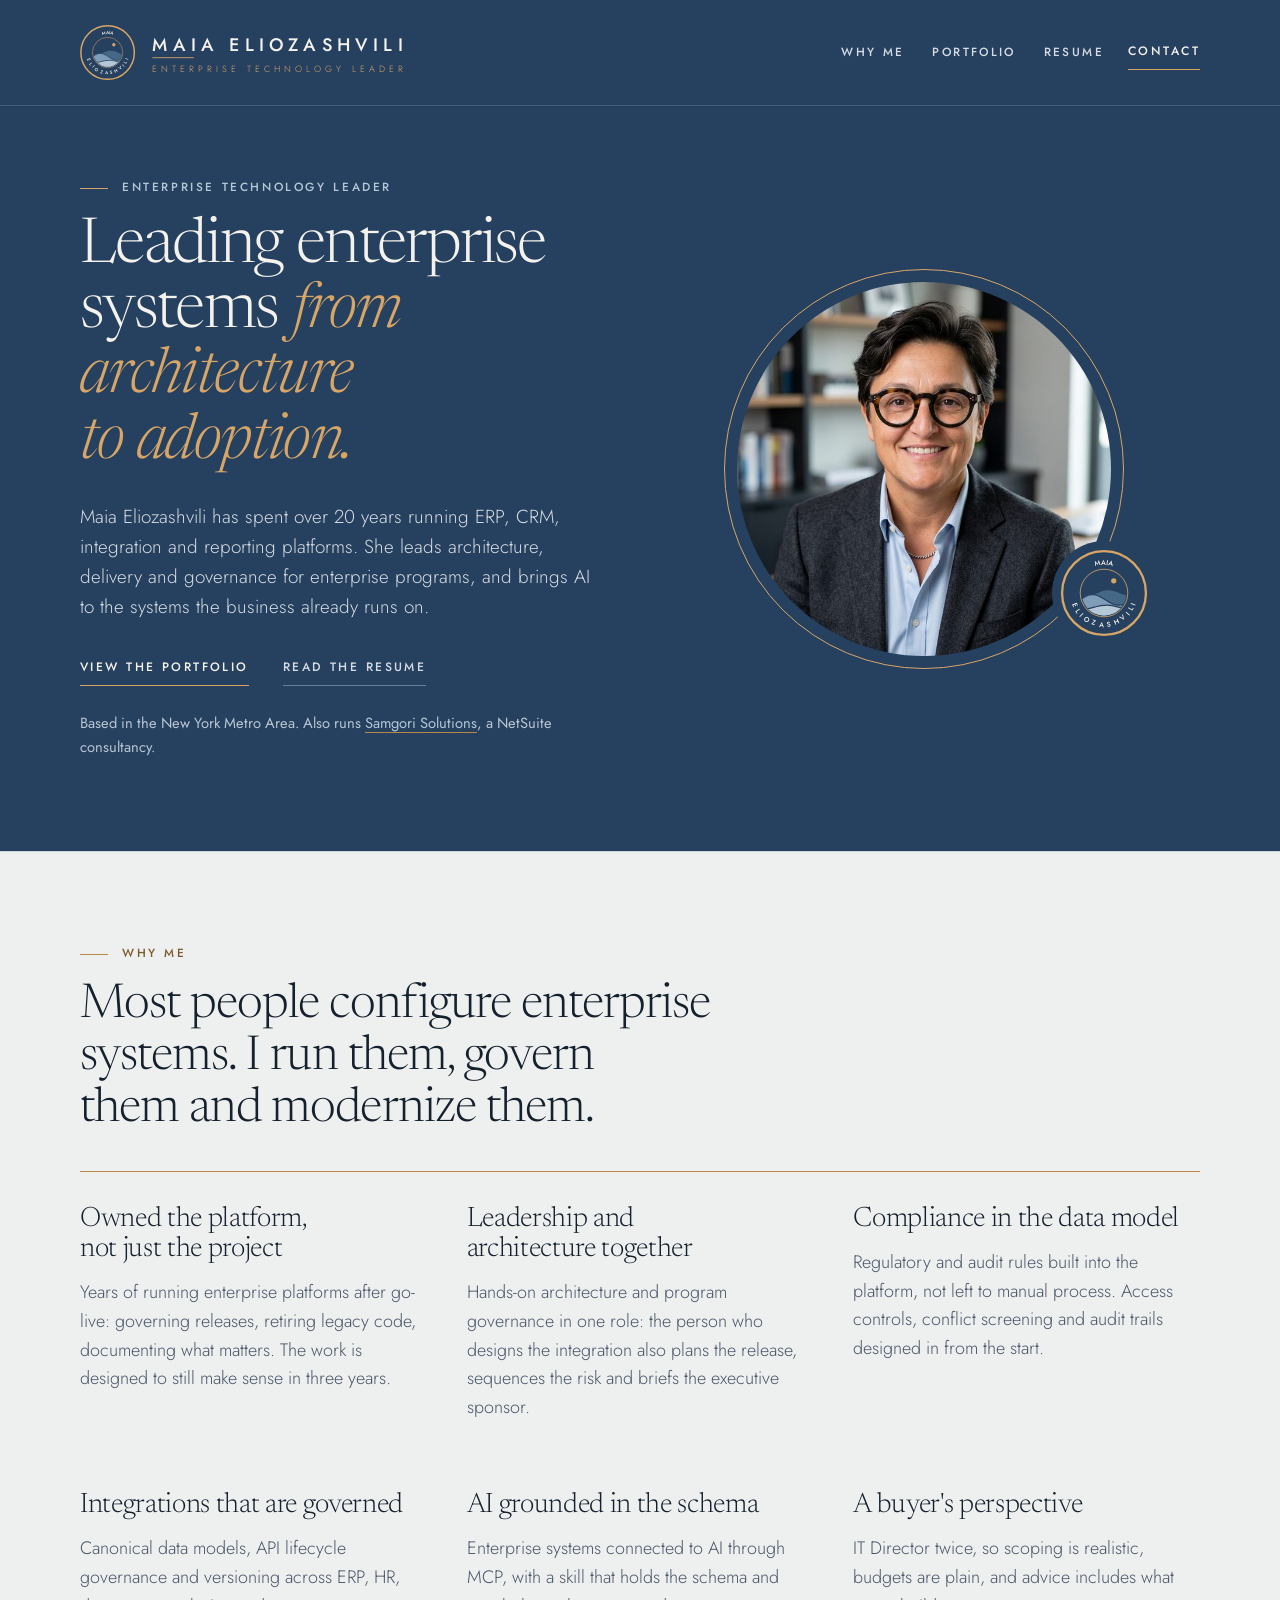
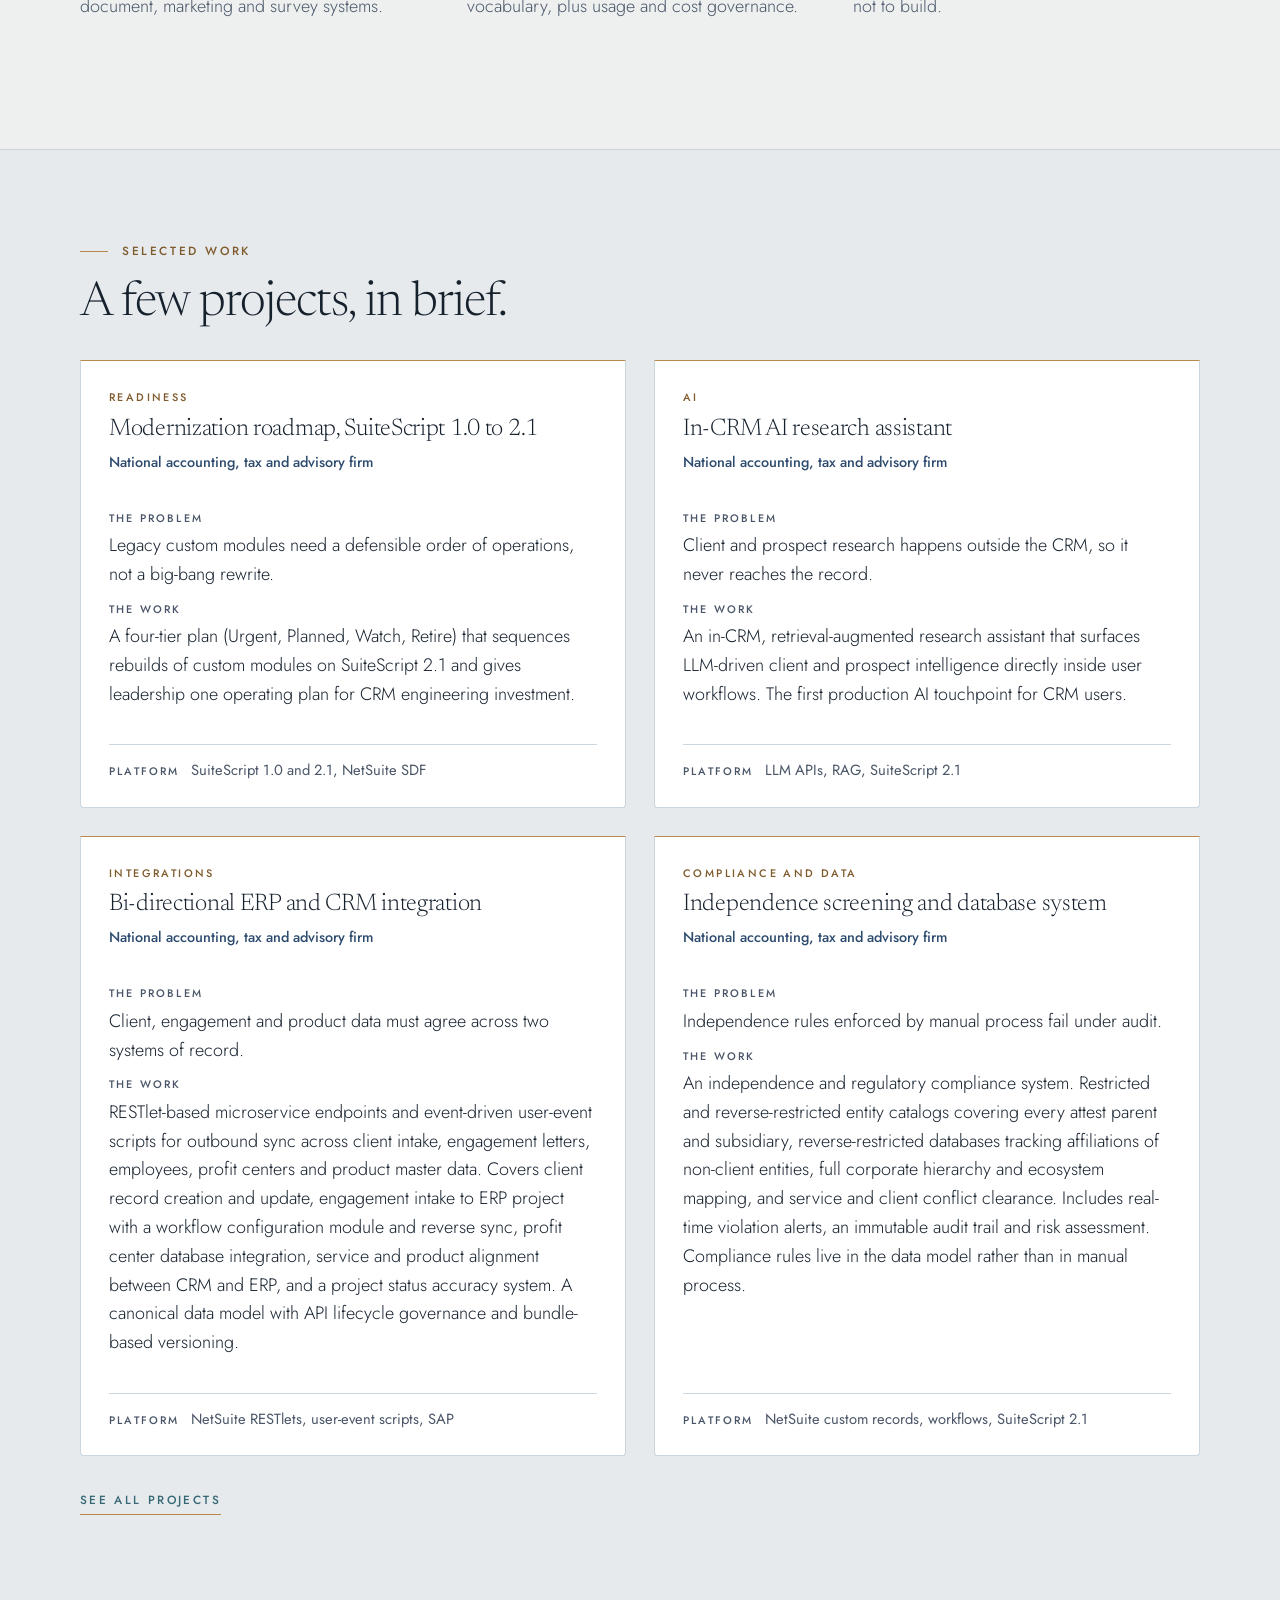
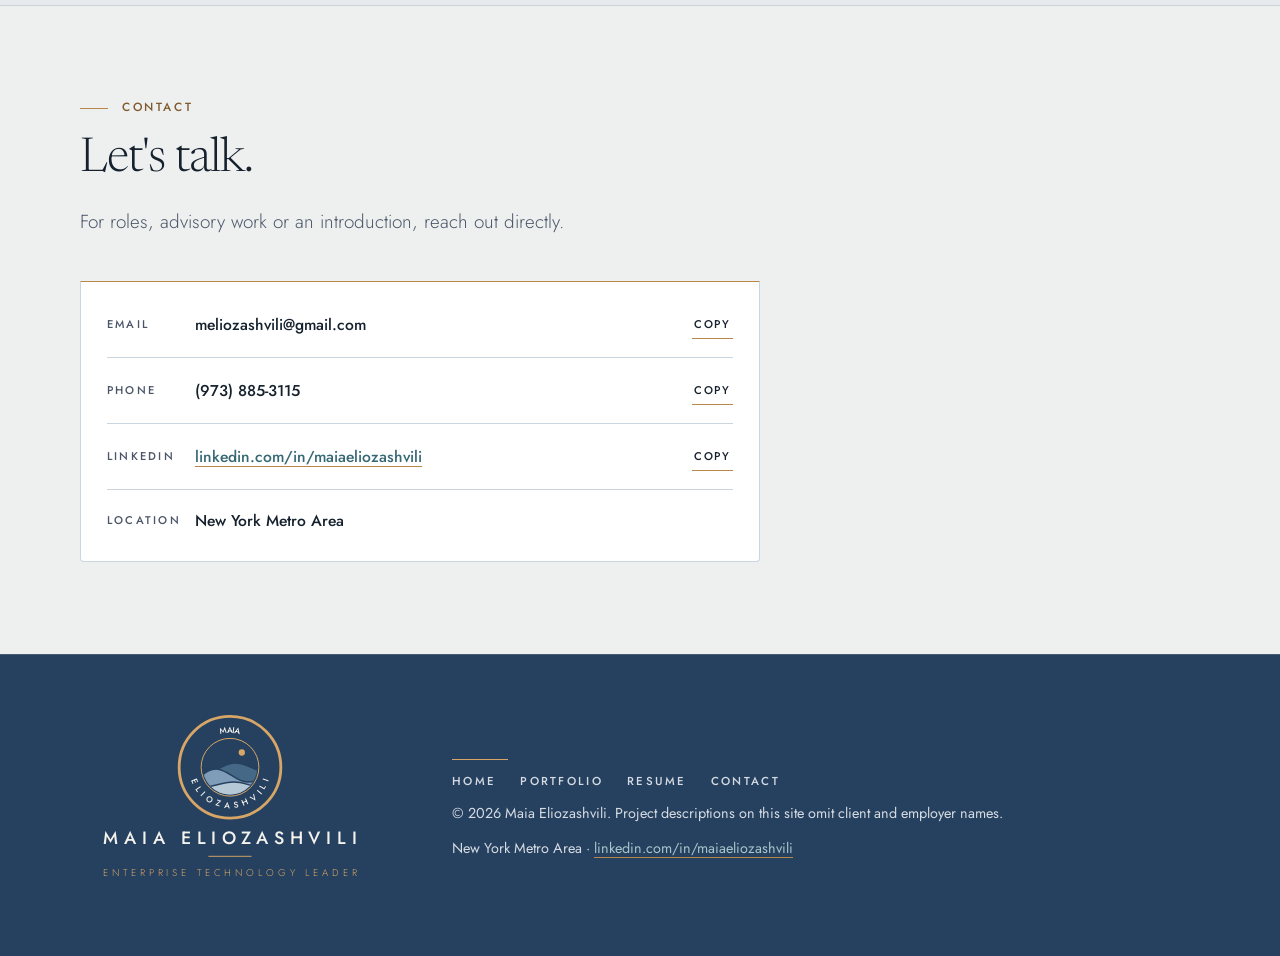
==== public/index.html @ cabc1078 "Home: portrait in hero with seal badge; header logo 50% larger Co-Authored-By: Claude Sonnet 5.5 <no" ====
<!doctype html>
<html lang="en"><head>
<script async src="https://www.googletagmanager.com/gtag/js?id=G-1N4SZ0QT39"></script><script>window.dataLayer=window.dataLayer||[];function gtag(){dataLayer.push(arguments)}gtag("js",new Date());gtag("config","G-1N4SZ0QT39");</script>
<meta name="description" content="Enterprise technology leader with 20+ years across ERP, CRM, integrations, reporting and AI enablement. Based in the New York Metro Area."><link rel="canonical" href="https://maiaeliozashvili.com/">
<meta property="og:type" content="website"><meta property="og:title" content="Maia Eliozashvili · Enterprise Technology Leader"><meta property="og:description" content="Enterprise technology leader with 20+ years across ERP, CRM, integrations, reporting and AI enablement. Based in the New York Metro Area."><meta property="og:url" content="https://maiaeliozashvili.com/"><meta property="og:image" content="https://maiaeliozashvili.com/maia.jpg"><meta name="twitter:card" content="summary">
<script type="application/ld+json">{"@context": "https://schema.org", "@type": "Person", "name": "Maia Eliozashvili", "url": "https://maiaeliozashvili.com", "image": "https://maiaeliozashvili.com/maia.jpg", "jobTitle": "Enterprise Technology Leader", "email": "mailto:meliozashvili@gmail.com", "sameAs": ["https://www.linkedin.com/in/maiaeliozashvili"], "address": {"@type": "PostalAddress", "addressRegion": "New York Metro Area", "addressCountry": "US"}}</script>
<meta charset="utf-8"><meta name="viewport" content="width=device-width, initial-scale=1, viewport-fit=cover">
<title>Maia Eliozashvili · Enterprise Technology Leader</title>

<link rel="icon" type="image/svg+xml" href="data:image/svg+xml,%3Csvg%20xmlns%3D%22http%3A//www.w3.org/2000/svg%22%20viewBox%3D%22-4%20-4%2072%2072%22%3E%3Crect%20x%3D%22-4%22%20y%3D%22-4%22%20width%3D%2272%22%20height%3D%2272%22%20rx%3D%2216%22%20fill%3D%22%2326405F%22/%3E%3Cdefs%3E%3CclipPath%20id%3D%22k4%22%3E%3Ccircle%20cx%3D%2232%22%20cy%3D%2232%22%20r%3D%2225%22/%3E%3C/clipPath%3E%3C/defs%3E%3Ccircle%20cx%3D%2232%22%20cy%3D%2232%22%20r%3D%2229.6%22%20fill%3D%22none%22%20stroke%3D%22%23D7A667%22%20stroke-width%3D%223.6%22/%3E%3Cg%20clip-path%3D%22url%28%23k4%29%22%3E%3Cpath%20d%3D%22M6%2062%20A26%2026%200%200%201%2058%2062%20Z%22%20fill%3D%22%23B4C8D6%22%20stroke%3D%22%2326405F%22%20stroke-width%3D%221.5%22%20stroke-linejoin%3D%22round%22/%3E%3C/g%3E%3Ccircle%20cx%3D%2242%22%20cy%3D%2219%22%20r%3D%224%22%20fill%3D%22%23D7A667%22/%3E%3C/svg%3E">
<link rel="stylesheet" href="https://fonts.googleapis.com/css2?family=Jost:wght@300;400;500&family=Newsreader:ital,opsz,wght@0,6..72,300;0,6..72,400;1,6..72,300;1,6..72,400&display=swap">
<link rel="stylesheet" href="styles.css">
</head><body>
<header class="site-header on-navy"><div class="wrap">
    <a class="brand" href="./" aria-label="Maia Eliozashvili home"><svg xmlns="http://www.w3.org/2000/svg" viewBox="0 0 380 80" role="img" aria-label="MAIA ELIOZASHVILI"><g transform="translate(0 8)"><defs><path id="rt10" d="M11 32 A21 21 0 0 1 53 32"/><path id="rb10" d="M7 32 A25 25 0 0 0 57 32"/></defs><circle cx="32" cy="32" r="31" fill="none" stroke="#D7A667" stroke-width="1.7"/><circle cx="32" cy="32" r="17.6" fill="none" stroke="#D7A667" stroke-width=".6"/><text text-anchor="middle" font-family="Jost,sans-serif" font-weight="500" font-size="5.2" fill="#F4F2ED"><textPath href="#rt10" startOffset="50%" textLength="None" lengthAdjust="spacing">MAIA</textPath></text><text text-anchor="middle" font-family="Jost,sans-serif" font-weight="500" font-size="5.2" fill="#F4F2ED"><textPath href="#rb10" startOffset="50%" textLength="62" lengthAdjust="spacing">ELIOZASHVILI</textPath></text><defs><clipPath id="c11"><circle cx="32" cy="32" r="16.6"/></clipPath></defs><g clip-path="url(#c11)"><g transform="translate(32 32) scale(.6) translate(-32 -32)"><path d="M0 40 C14 40 22 30 34 28 C46 26 54 34 64 36 V70 H0Z" fill="#456887" stroke="#26405F" stroke-width="1.5" stroke-linejoin="round"/><path d="M0 44 C6 37 12 33 20 34 C32 36 38 47 50 47 C56 47 60 45 64 44 V70 H0Z" fill="#7F9DB8" stroke="#26405F" stroke-width="1.5" stroke-linejoin="round"/><path d="M0 53 C14 53 22 47 36 47 C48 47 54 53 64 51 V70 H0Z" fill="#B4C8D6" stroke="#26405F" stroke-width="1.5" stroke-linejoin="round"/><circle cx="44" cy="17" r="3.2" fill="#D7A667"/></g></g></g><text x="84" y="38" font-family="Jost,sans-serif" font-weight="500" font-size="21" fill="#F4F2ED" textLength="290" lengthAdjust="spacing">MAIA ELIOZASHVILI</text><path d="M84 46H132" stroke="#D7A667" stroke-width="1"/><text x="84" y="63" font-family="Jost,sans-serif" font-weight="300" font-size="10.5" fill="#D7A667" textLength="290" lengthAdjust="spacing">ENTERPRISE TECHNOLOGY LEADER</text></svg></a>
    <nav class="nav" aria-label="Primary"><a class="nav-link" href="#why-me">Why me</a><a class="nav-link" href="portfolio.html">Portfolio</a><a class="nav-link" href="resume.html">Resume</a></nav>
    <a class="btn head-cta" href="#contact"><span class="long">Contact</span><span class="short">Contact</span></a>
  </div></header>
<main id="top">
<section class="hero on-navy" aria-labelledby="hero-title"><div class="wrap">
  <div>
    <p class="eyebrow">Enterprise technology leader</p>
    <h1 id="hero-title">Leading enterprise systems <em>from architecture to adoption.</em></h1>
    <p class="lede">Maia Eliozashvili has spent over 20 years running ERP, CRM, integration and reporting platforms. She leads architecture, delivery and governance for enterprise programs, and brings AI to the systems the business already runs on.</p>
    <div class="hero-actions"><a class="btn" href="portfolio.html">View the portfolio</a><a class="btn ghost" href="resume.html">Read the resume</a></div>
    <p class="hero-note">Based in the New York Metro Area. Also runs <a href="https://samgorisolutions.com" target="_blank" rel="noopener">Samgori Solutions</a>, a NetSuite consultancy.</p>
  </div>
  <div class="hero-portrait"><figure class="portrait-lg"><img src="maia.jpg" alt="Portrait of Maia Eliozashvili" width="640" height="640" fetchpriority="high"></figure><div class="portrait-seal" aria-hidden="true"><svg xmlns="http://www.w3.org/2000/svg" viewBox="-2 -2 68 68" aria-hidden="true" focusable="false"><defs><path id="rt3" d="M11 32 A21 21 0 0 1 53 32"/><path id="rb3" d="M7 32 A25 25 0 0 0 57 32"/></defs><circle cx="32" cy="32" r="31" fill="none" stroke="#D7A667" stroke-width="1.7"/><circle cx="32" cy="32" r="17.6" fill="none" stroke="#D7A667" stroke-width=".6"/><text text-anchor="middle" font-family="Jost,sans-serif" font-weight="500" font-size="5.2" fill="#F4F2ED"><textPath href="#rt3" startOffset="50%" textLength="None" lengthAdjust="spacing">MAIA</textPath></text><text text-anchor="middle" font-family="Jost,sans-serif" font-weight="500" font-size="5.2" fill="#F4F2ED"><textPath href="#rb3" startOffset="50%" textLength="62" lengthAdjust="spacing">ELIOZASHVILI</textPath></text><defs><clipPath id="c4"><circle cx="32" cy="32" r="16.6"/></clipPath></defs><g clip-path="url(#c4)"><g transform="translate(32 32) scale(.6) translate(-32 -32)"><path d="M0 40 C14 40 22 30 34 28 C46 26 54 34 64 36 V70 H0Z" fill="#456887" stroke="#26405F" stroke-width="1.5" stroke-linejoin="round"/><path d="M0 44 C6 37 12 33 20 34 C32 36 38 47 50 47 C56 47 60 45 64 44 V70 H0Z" fill="#7F9DB8" stroke="#26405F" stroke-width="1.5" stroke-linejoin="round"/><path d="M0 53 C14 53 22 47 36 47 C48 47 54 53 64 51 V70 H0Z" fill="#B4C8D6" stroke="#26405F" stroke-width="1.5" stroke-linejoin="round"/><circle cx="44" cy="17" r="3.2" fill="#D7A667"/></g></g></svg></div></div>
</div></section>

<section id="why-me" class="band" aria-labelledby="why-title"><div class="wrap">
  <p class="eyebrow">Why me</p>
  <h2 id="why-title" style="margin-bottom:34px;max-width:26ch">Most people configure enterprise systems. I run them, govern them and modernize them.</h2>
  <div class="teasers"><article class="teaser"><h3>Owned the platform, not just the project</h3><p>Years of running enterprise platforms after go-live: governing releases, retiring legacy code, documenting what matters. The work is designed to still make sense in three years.</p></article><article class="teaser"><h3>Leadership and architecture together</h3><p>Hands-on architecture and program governance in one role: the person who designs the integration also plans the release, sequences the risk and briefs the executive sponsor.</p></article><article class="teaser"><h3>Compliance in the data model</h3><p>Regulatory and audit rules built into the platform, not left to manual process. Access controls, conflict screening and audit trails designed in from the start.</p></article><article class="teaser"><h3>Integrations that are governed</h3><p>Canonical data models, API lifecycle governance and versioning across ERP, HR, document, marketing and survey systems.</p></article><article class="teaser"><h3>AI grounded in the schema</h3><p>Enterprise systems connected to AI through MCP, with a skill that holds the schema and vocabulary, plus usage and cost governance.</p></article><article class="teaser"><h3>A buyer's perspective</h3><p>IT Director twice, so scoping is realistic, budgets are plain, and advice includes what not to build.</p></article></div>
</div></section>

<section class="band tint" aria-labelledby="sel-title"><div class="wrap">
  <p class="eyebrow">Selected work</p>
  <h2 id="sel-title" style="margin-bottom:30px">A few projects, in brief.</h2>
  <div class="proj-grid"><article class="proj" data-cat="ready">
  <p class="proj-tag">Readiness</p>
  <h3>Modernization roadmap, SuiteScript 1.0 to 2.1</h3>
  <p class="proj-org">National accounting, tax and advisory firm</p>
  <dl><dt>The problem</dt><dd>Legacy custom modules need a defensible order of operations, not a big-bang rewrite.</dd><dt>The work</dt><dd>A four-tier plan (Urgent, Planned, Watch, Retire) that sequences rebuilds of custom modules on SuiteScript 2.1 and gives leadership one operating plan for CRM engineering investment.</dd></dl>
  <p class="proj-stack"><span>Platform</span> SuiteScript 1.0 and 2.1, NetSuite SDF</p>
</article><article class="proj" data-cat="ai">
  <p class="proj-tag">AI</p>
  <h3>In-CRM AI research assistant</h3>
  <p class="proj-org">National accounting, tax and advisory firm</p>
  <dl><dt>The problem</dt><dd>Client and prospect research happens outside the CRM, so it never reaches the record.</dd><dt>The work</dt><dd>An in-CRM, retrieval-augmented research assistant that surfaces LLM-driven client and prospect intelligence directly inside user workflows. The first production AI touchpoint for CRM users.</dd></dl>
  <p class="proj-stack"><span>Platform</span> LLM APIs, RAG, SuiteScript 2.1</p>
</article><article class="proj" data-cat="int">
  <p class="proj-tag">Integrations</p>
  <h3>Bi-directional ERP and CRM integration</h3>
  <p class="proj-org">National accounting, tax and advisory firm</p>
  <dl><dt>The problem</dt><dd>Client, engagement and product data must agree across two systems of record.</dd><dt>The work</dt><dd>RESTlet-based microservice endpoints and event-driven user-event scripts for outbound sync across client intake, engagement letters, employees, profit centers and product master data. Covers client record creation and update, engagement intake to ERP project with a workflow configuration module and reverse sync, profit center database integration, service and product alignment between CRM and ERP, and a project status accuracy system. A canonical data model with API lifecycle governance and bundle-based versioning.</dd></dl>
  <p class="proj-stack"><span>Platform</span> NetSuite RESTlets, user-event scripts, SAP</p>
</article><article class="proj" data-cat="comp">
  <p class="proj-tag">Compliance and data</p>
  <h3>Independence screening and database system</h3>
  <p class="proj-org">National accounting, tax and advisory firm</p>
  <dl><dt>The problem</dt><dd>Independence rules enforced by manual process fail under audit.</dd><dt>The work</dt><dd>An independence and regulatory compliance system. Restricted and reverse-restricted entity catalogs covering every attest parent and subsidiary, reverse-restricted databases tracking affiliations of non-client entities, full corporate hierarchy and ecosystem mapping, and service and client conflict clearance. Includes real-time violation alerts, an immutable audit trail and risk assessment. Compliance rules live in the data model rather than in manual process.</dd></dl>
  <p class="proj-stack"><span>Platform</span> NetSuite custom records, workflows, SuiteScript 2.1</p>
</article></div>
  <p style="margin-top:28px"><a class="text-link" href="portfolio.html">See all projects</a></p>
</div></section>

<section id="contact" class="band" aria-labelledby="contact-title"><div class="wrap">
  <div class="contact-head"><p class="eyebrow">Contact</p><h2 id="contact-title">Let's talk.</h2>
  <p class="lede">For roles, advisory work or an introduction, reach out directly.</p></div>
  <div class="contact-card" style="max-width:680px">
    <div class="row"><span class="k">Email</span><span class="v" id="v-email">meliozashvili@gmail.com</span><button class="copy" type="button" data-copy="meliozashvili@gmail.com">Copy</button></div>
    <div class="row"><span class="k">Phone</span><span class="v" id="v-phone">(973) 885-3115</span><button class="copy" type="button" data-copy="(973) 885-3115">Copy</button></div>
    <div class="row"><span class="k">LinkedIn</span><a class="v" href="https://www.linkedin.com/in/maiaeliozashvili" target="_blank" rel="noopener">linkedin.com/in/maiaeliozashvili</a><button class="copy" type="button" data-copy="https://www.linkedin.com/in/maiaeliozashvili">Copy</button></div>
    <div class="row"><span class="k">Location</span><span class="v">New York Metro Area</span><span></span></div>
  </div>
</div></section>
</main>
<footer class="site-footer on-navy"><div class="wrap">
    <div class="foot-logo"><svg xmlns="http://www.w3.org/2000/svg" viewBox="0 0 320 210" role="img" aria-label="MAIA ELIOZASHVILI"><g transform="translate(104 4) scale(1.75)"><defs><path id="rt14" d="M11 32 A21 21 0 0 1 53 32"/><path id="rb14" d="M7 32 A25 25 0 0 0 57 32"/></defs><circle cx="32" cy="32" r="31" fill="none" stroke="#D7A667" stroke-width="1.7"/><circle cx="32" cy="32" r="17.6" fill="none" stroke="#D7A667" stroke-width=".6"/><text text-anchor="middle" font-family="Jost,sans-serif" font-weight="500" font-size="5.2" fill="#F4F2ED"><textPath href="#rt14" startOffset="50%" textLength="None" lengthAdjust="spacing">MAIA</textPath></text><text text-anchor="middle" font-family="Jost,sans-serif" font-weight="500" font-size="5.2" fill="#F4F2ED"><textPath href="#rb14" startOffset="50%" textLength="62" lengthAdjust="spacing">ELIOZASHVILI</textPath></text><defs><clipPath id="c15"><circle cx="32" cy="32" r="16.6"/></clipPath></defs><g clip-path="url(#c15)"><g transform="translate(32 32) scale(.6) translate(-32 -32)"><path d="M0 40 C14 40 22 30 34 28 C46 26 54 34 64 36 V70 H0Z" fill="#456887" stroke="#26405F" stroke-width="1.5" stroke-linejoin="round"/><path d="M0 44 C6 37 12 33 20 34 C32 36 38 47 50 47 C56 47 60 45 64 44 V70 H0Z" fill="#7F9DB8" stroke="#26405F" stroke-width="1.5" stroke-linejoin="round"/><path d="M0 53 C14 53 22 47 36 47 C48 47 54 53 64 51 V70 H0Z" fill="#B4C8D6" stroke="#26405F" stroke-width="1.5" stroke-linejoin="round"/><circle cx="44" cy="17" r="3.2" fill="#D7A667"/></g></g></g><text x="160" y="142" text-anchor="middle" font-family="Jost,sans-serif" font-weight="500" font-size="19" fill="#F4F2ED" textLength="270" lengthAdjust="spacing">MAIA ELIOZASHVILI</text><path d="M137 155H183" stroke="#D7A667" stroke-width="1"/><text x="160" y="176" text-anchor="middle" font-family="Jost,sans-serif" font-weight="300" font-size="10.5" fill="#D7A667" textLength="270" lengthAdjust="spacing">ENTERPRISE TECHNOLOGY LEADER</text></svg></div>
    <div class="foot-text"><span class="foot-rule" aria-hidden="true"></span>
      <nav class="foot-nav" aria-label="Footer"><a href="./">Home</a><a href="portfolio.html">Portfolio</a><a href="resume.html">Resume</a><a href="./#contact">Contact</a></nav>
      <p>&copy; 2026 Maia Eliozashvili. Project descriptions on this site omit client and employer names.</p>
      <p>New York Metro Area &middot; <a href="https://www.linkedin.com/in/maiaeliozashvili" target="_blank" rel="noopener">linkedin.com/in/maiaeliozashvili</a></p>
    </div></div></footer>
<script>
(function(){document.querySelectorAll('.copy[data-copy]').forEach(function(b){b.addEventListener('click',function(){
 var t=b.getAttribute('data-copy'),o=b.textContent;
 function d(x){b.textContent=x;setTimeout(function(){b.textContent=o},1600)}
 try{navigator.clipboard.writeText(t).then(function(){d('Copied')},function(){d('Select it')})}catch(e){d('Select it')}
});});})();
</script>
</body></html>
---- public/styles.css ----
/* Maison direction: quiet luxury. Tonal navy header, hero and footer over a pearl page; bronze hairlines; Newsreader Light for display, Jost for everything small.
   Color roles: navy = header, hero, footer. Bronze = rules, the italic headline phrase, verdict words, underlined calls to action. Azure = eyebrow on navy, table heads, callouts.
   Lagoon Cadet = links and focus rings only. */
:root {
  --navy: #26405F;
  --navy-soft: #D5DBE2;
  --navy-muted: #B9C5D3;
  --navy-line: rgba(255, 255, 255, 0.14);

  --bg: #EEF0F0;
  --surface: #E6EAEC;
  --card: #FFFFFF;
  --fg: #16212E;
  --muted: #4A5668;
  --line: #CBD3D9;

  --bronze: #D7A667;
  --bronze-rule: #B8884A;
  --bronze-text: #7F5A2C;
  --bronze-soft: #F1E6D6;

  --azure: #B4C8D6;
  --azure-soft: #E1E8EE;
  --azure-line: #CAD6DF;
  --azure-text: #2D4B6E;

  --cadet: #4E8C96;
  --link: #356874;
  --link-navy: #A7C6CB;
  --ring: #356874;

  --font-display: "Newsreader", Georgia, "Times New Roman", serif;
  --font-body: "Jost", system-ui, -apple-system, "Segoe UI", sans-serif;
}
@media (prefers-color-scheme: dark) {
  :root:not([data-theme="light"]) {
    --bg: #0D1621;
    --surface: #101C2B;
    --card: #142132;
    --fg: #E8EEF4;
    --muted: #A3B2C2;
    --line: #263A52;
    --bronze-rule: #8F6A3A;
    --bronze-text: #D7A667;
    --bronze-soft: #3A2E1B;
    --azure-soft: #203449;
    --azure-line: #34506B;
    --azure-text: #B4C8D6;
    --link: #A7C6CB;
    --ring: #A7C6CB;
    color-scheme: dark;
  }
}
:root[data-theme="dark"] {
  --bg: #0D1621;
  --surface: #101C2B;
  --card: #142132;
  --fg: #E8EEF4;
  --muted: #A3B2C2;
  --line: #263A52;
  --bronze-rule: #8F6A3A;
  --bronze-text: #D7A667;
  --bronze-soft: #3A2E1B;
  --azure-soft: #203449;
  --azure-line: #34506B;
  --azure-text: #B4C8D6;
  --link: #A7C6CB;
  --ring: #A7C6CB;
  color-scheme: dark;
}

* { box-sizing: border-box; }
html { scroll-behavior: smooth; }
body {
  background: var(--bg);
  color: var(--fg);
  font-family: var(--font-body);
  font-weight: 400;
  font-size: 18px;
  line-height: 1.6;
  margin: 0;
}
@media (prefers-reduced-motion: reduce) { html { scroll-behavior: auto; } }

a { color: var(--link); text-underline-offset: 4px; text-decoration-color: var(--bronze-rule); text-decoration-thickness: 1px; }
a:hover { text-decoration-thickness: 2px; }
a:focus-visible, button:focus-visible, summary:focus-visible {
  outline: 3px solid var(--ring);
  outline-offset: 3px;
  border-radius: 3px;
}
.on-navy a:focus-visible, .on-navy button:focus-visible { outline-color: var(--link-navy); }

.wrap {
  max-width: 1160px;
  margin: 0 auto;
  padding-left: max(20px, env(safe-area-inset-left, 0px));
  padding-right: max(20px, env(safe-area-inset-right, 0px));
}

h1, h2, h3 {
  font-family: var(--font-display);
  font-weight: 300;
  line-height: 1.08;
  letter-spacing: -0.02em;
  text-wrap: balance;
  margin: 0;
}
h1 { font-size: clamp(2.4rem, 4.9vw, 4.1rem); line-height: 1.04; letter-spacing: -0.026em; }
h2 { font-size: clamp(2rem, 3.8vw, 3rem); }
h3 { font-size: 1.5rem; font-weight: 400; letter-spacing: -0.012em; }
p { margin: 0; }

.eyebrow {
  font-family: var(--font-body);
  font-weight: 500;
  font-size: 0.74rem;
  letter-spacing: 0.22em;
  text-transform: uppercase;
  color: var(--bronze-text);
  margin-bottom: 18px;
}
.eyebrow::before { content: ""; display: inline-block; width: 28px; height: 1px; background: var(--bronze-rule); vertical-align: middle; margin-right: 14px; }
.lede { font-size: 1.18rem; color: var(--muted); max-width: 56ch; font-weight: 300; }

/* Navy band: header, hero, footer */
.on-navy { background: var(--navy); color: #F4F2ED; }
.on-navy a { color: var(--link-navy); }
.site-header { border-bottom: 1px solid var(--navy-line); }
.site-header .wrap {
  display: flex;
  align-items: center;
  justify-content: space-between;
  gap: 16px;
  padding-block: 18px;
}
.brand { display: flex; align-items: center; text-decoration: none; flex: none; }
.logo-h { height: 40px; width: auto; display: block; }
@media (max-width: 520px) { .logo-h { height: 32px; } }
.nav { display: flex; align-items: center; gap: 28px; margin-left: auto; }
.head-cta { margin-left: 8px; }
@media (max-width: 899px) {
  .site-header .wrap { flex-wrap: wrap; row-gap: 0; }
  .nav { order: 3; width: 100%; margin-left: 0; gap: 26px; padding: 12px 0 2px; margin-top: 14px; border-top: 1px solid var(--navy-line); overflow-x: auto; }
  .head-cta { margin-left: auto; }
}
.nav a { text-decoration: none; }
.nav a.nav-link {
  font-weight: 500;
  font-size: 0.74rem;
  letter-spacing: 0.2em;
  text-transform: uppercase;
  color: var(--navy-soft);
  padding-block: 6px;
  border-bottom: 1px solid transparent;
}
.nav a.nav-link:hover { color: #fff; }
.nav a.nav-link[aria-current] { color: #fff; border-bottom-color: var(--bronze); }
.short { display: none; }
@media (max-width: 520px) { .long { display: none; } .short { display: inline; } }

/* Calls to action: underlined words, no filled buttons */
.btn {
  display: inline-block;
  font-family: var(--font-body);
  font-weight: 500;
  font-size: 0.76rem;
  letter-spacing: 0.2em;
  text-transform: uppercase;
  color: #F4F2ED;
  padding: 7px 0 8px;
  border-bottom: 1px solid var(--bronze);
  text-decoration: none;
  background: none;
  cursor: pointer;
}
.on-navy a.btn { color: #F4F2ED; }
.btn:hover { color: var(--bronze); text-decoration: none; }
.on-navy a.btn:hover { color: var(--bronze); }
.btn.ghost { color: var(--navy-soft); border-bottom-color: rgba(180, 200, 214, 0.45); }
.on-navy a.btn.ghost { color: var(--navy-soft); }
.btn.ghost:hover, .on-navy a.btn.ghost:hover { color: #fff; border-bottom-color: #fff; }

/* Hero */
.hero .wrap {
  display: grid;
  grid-template-columns: minmax(0, 1fr) minmax(0, 1.08fr);
  gap: 56px;
  align-items: center;
  padding-block: 72px 92px;
}
@media (max-width: 920px) { .hero .wrap { grid-template-columns: minmax(0, 1fr); gap: 44px; padding-block: 44px 64px; } }
.hero .eyebrow { color: var(--azure); }
.hero .eyebrow::before { background: var(--bronze); }
.hero h1 em { color: var(--bronze); font-style: italic; font-weight: 300; }
.hero .lede { margin-top: 26px; color: var(--navy-soft); }
.hero-actions { display: flex; flex-wrap: wrap; gap: 14px 34px; margin-top: 38px; }
.hero-note { margin-top: 26px; font-size: 0.92rem; color: var(--navy-muted); }

.registry {
  background: var(--card);
  color: var(--fg);
  border: 1px solid var(--azure-line);
  border-radius: 4px;
  overflow: hidden;
  min-width: 0;
}
.registry-head {
  display: flex;
  justify-content: space-between;
  align-items: baseline;
  gap: 12px;
  flex-wrap: wrap;
  padding: 16px 20px;
  border-bottom: 1px solid var(--azure-line);
  font-size: 0.74rem;
  letter-spacing: 0.14em;
  text-transform: uppercase;
  color: var(--muted);
}
.registry-head strong { font-family: var(--font-display); font-size: 1.15rem; font-weight: 400; letter-spacing: -0.01em; text-transform: none; color: var(--fg); }
.table-scroll { overflow-x: auto; }
table.reg { width: 100%; border-collapse: collapse; font-size: 0.9rem; min-width: 440px; }
table.reg th {
  text-align: left;
  font-weight: 500;
  font-size: 0.68rem;
  letter-spacing: 0.16em;
  text-transform: uppercase;
  color: var(--azure-text);
  background: var(--azure-soft);
  padding: 10px 14px;
  border-bottom: 1px solid var(--azure-line);
  white-space: nowrap;
}
table.reg td { padding: 13px 14px; border-bottom: 1px solid var(--azure-line); vertical-align: top; }
table.reg tr:last-child td { border-bottom: 0; }
table.reg .name { font-weight: 500; min-width: 150px; }
table.reg th:first-child, table.reg td:first-child { padding-left: 20px; }
table.reg th:last-child, table.reg td:last-child { padding-right: 20px; }
table.reg .mono { font-size: 0.84rem; color: var(--muted); white-space: nowrap; font-variant-numeric: tabular-nums; }
.chip {
  display: inline-flex;
  align-items: center;
  gap: 8px;
  font-weight: 500;
  font-size: 0.68rem;
  letter-spacing: 0.18em;
  text-transform: uppercase;
  white-space: nowrap;
}
.chip::before { content: ""; width: 6px; height: 6px; border-radius: 50%; background: currentColor; }
.chip.migrate { color: var(--azure-text); }
.chip.migrate::before { background: #7F9DB8; }
.chip.rewrite { color: var(--bronze-text); }
.chip.rewrite::before { background: var(--bronze-rule); }
.chip.retire { color: var(--muted); }
.chip.retire::before { background: #98A3B0; }
.registry-foot { padding: 13px 20px; border-top: 1px solid var(--azure-line); font-size: 0.84rem; color: var(--muted); }

/* Sections */
section { scroll-margin-top: 16px; }
.band { border-top: 1px solid var(--line); }
.band .wrap { padding-block: 92px; }
@media (max-width: 700px) { .band .wrap { padding-block: 60px; } }
.band.tint { background: var(--surface); }
.section-head { max-width: 62ch; margin-bottom: 52px; }
.section-head p { margin-top: 18px; color: var(--muted); font-size: 1.12rem; font-weight: 300; }

/* Timeline */
.timeline { display: grid; grid-template-columns: repeat(3, minmax(0, 1fr)); gap: 0; border-top: 1px solid var(--bronze-rule); }
@media (max-width: 760px) { .timeline { grid-template-columns: minmax(0, 1fr); border-top: 0; border-left: 1px solid var(--bronze-rule); } }
.tl { padding: 26px 28px 8px 0; position: relative; }
@media (max-width: 760px) { .tl { padding: 0 0 32px 24px; } .tl:last-child { padding-bottom: 0; } }
.tl .rel { font-family: var(--font-display); font-style: italic; font-weight: 300; font-size: 1.6rem; color: var(--bronze-text); letter-spacing: -0.01em; }
.tl h3 { font-size: 1.25rem; margin-top: 8px; }
.tl p { margin-top: 10px; color: var(--muted); font-size: 1rem; }
.source-note { margin-top: 34px; font-size: 0.92rem; color: var(--muted); max-width: 70ch; }

/* Services: ledger rows */
.services { display: grid; gap: 0; border-top: 1px solid var(--bronze-rule); }
.service {
  display: grid;
  grid-template-columns: minmax(0, 0.9fr) minmax(0, 1.4fr);
  gap: 56px;
  padding-block: 52px;
  border-bottom: 1px solid var(--line);
}
@media (max-width: 820px) { .service { grid-template-columns: minmax(0, 1fr); gap: 22px; padding-block: 38px; } }
.service .tag { font-weight: 500; font-size: 0.72rem; letter-spacing: 0.22em; text-transform: uppercase; color: var(--bronze-text); margin-bottom: 14px; }
.service h3 { font-size: clamp(1.7rem, 2.6vw, 2.2rem); font-weight: 300; }
.service .what { color: var(--muted); margin-top: 16px; max-width: 46ch; font-weight: 300; }
.service h4 { font-weight: 500; font-size: 0.72rem; letter-spacing: 0.2em; text-transform: uppercase; color: var(--muted); margin: 0 0 16px; }
.service ul { margin: 0; padding: 0; list-style: none; display: grid; gap: 12px; }
.service li { padding-left: 32px; position: relative; }
.service li::before { content: ""; position: absolute; left: 0; top: 0.82em; width: 16px; height: 1px; background: var(--bronze-rule); }
.service .fine { margin-top: 22px; font-size: 0.94rem; color: var(--muted); }

/* Process */
.steps { display: grid; grid-template-columns: repeat(4, minmax(0, 1fr)); gap: 32px; counter-reset: step; list-style: none; padding: 0; margin: 0; }
@media (max-width: 900px) { .steps { grid-template-columns: repeat(2, minmax(0, 1fr)); } }
@media (max-width: 520px) { .steps { grid-template-columns: minmax(0, 1fr); } }
.steps li { counter-increment: step; }
.steps li::before {
  content: counter(step);
  display: grid;
  place-items: center;
  width: 44px;
  height: 44px;
  border-radius: 50%;
  border: 1px solid var(--bronze-rule);
  color: var(--bronze-text);
  font-family: var(--font-display);
  font-style: italic;
  font-weight: 300;
  font-size: 1.25rem;
  margin-bottom: 18px;
}
.steps h3 { font-size: 1.35rem; }
.steps p { margin-top: 10px; color: var(--muted); font-size: 1rem; }

/* About */
.about { display: grid; grid-template-columns: minmax(0, 1fr) minmax(0, 1fr); gap: 72px; align-items: start; }
@media (max-width: 820px) { .about { grid-template-columns: minmax(0, 1fr); gap: 32px; } }
.about p + p { margin-top: 18px; }
.about p { font-weight: 300; }
.principles { display: grid; gap: 0; border-top: 1px solid var(--bronze-rule); }
.principles div { padding: 22px 0 22px 22px; border-bottom: 1px solid var(--line); border-left: 1px solid var(--bronze-rule); }
.principles strong { display: block; font-family: var(--font-display); font-weight: 400; font-size: 1.3rem; letter-spacing: -0.01em; }
.principles span { color: var(--muted); font-size: 1rem; }

/* FAQ */
.faq { max-width: 780px; border-top: 1px solid var(--bronze-rule); }
.faq details { border-bottom: 1px solid var(--line); }
.faq summary { cursor: pointer; padding: 22px 32px 22px 0; font-family: var(--font-display); font-size: 1.3rem; font-weight: 400; list-style: none; position: relative; }
.faq summary::-webkit-details-marker { display: none; }
.faq summary::after { content: "+"; position: absolute; right: 4px; top: 50%; transform: translateY(-52%); font-family: var(--font-body); font-weight: 300; font-size: 1.6rem; color: var(--bronze-text); }
.faq details[open] summary::after { content: "\2212"; }
.faq details p { padding: 0 0 24px; color: var(--muted); max-width: 64ch; font-weight: 300; }

/* Contact */
.contact { display: grid; grid-template-columns: minmax(0, 1.1fr) minmax(0, 1fr); gap: 72px; align-items: start; }
@media (max-width: 820px) { .contact { grid-template-columns: minmax(0, 1fr); gap: 36px; } }
.callout { margin-top: 30px; max-width: 52ch; background: var(--azure-soft); border-left: 1px solid var(--bronze-rule); padding: 16px 20px; font-size: 1rem; color: var(--fg); }
.callout strong { color: var(--azure-text); font-weight: 500; }
.contact-card { background: var(--card); border: 1px solid var(--azure-line); border-top: 1px solid var(--bronze-rule); border-radius: 0 0 4px 4px; padding: 10px 26px; min-width: 0; }
.row { display: grid; grid-template-columns: 86px minmax(0, 1fr) auto; gap: 14px; align-items: center; padding: 18px 0; border-bottom: 1px solid var(--azure-line); }
.row:last-child { border-bottom: 0; }
.row .k { font-weight: 500; font-size: 0.7rem; letter-spacing: 0.2em; text-transform: uppercase; color: var(--muted); }
.row .v { font-weight: 500; overflow-wrap: anywhere; user-select: all; }
.copy { font-family: var(--font-body); font-weight: 500; font-size: 0.7rem; letter-spacing: 0.16em; text-transform: uppercase; background: transparent; color: var(--fg); border: 0; border-bottom: 1px solid var(--bronze-rule); padding: 6px 2px; cursor: pointer; }
.copy:hover { color: var(--bronze-text); }
.copy.done { color: var(--link); }
.row a.v { user-select: auto; }
@media (max-width: 480px) { .row { grid-template-columns: minmax(0, 1fr) auto; } .row .k { grid-column: 1 / -1; margin-bottom: -6px; } }

/* Footer */
.site-footer { border-top: 1px solid var(--navy-line); }
.site-footer .wrap { padding-block: 56px 48px; display: grid; grid-template-columns: auto minmax(0, 1fr); gap: 40px 72px; align-items: center; font-size: 0.9rem; color: var(--navy-soft); }
@media (max-width: 720px) { .site-footer .wrap { grid-template-columns: minmax(0, 1fr); justify-items: center; text-align: center; } }
.logo-seal { width: 290px; max-width: 100%; height: auto; display: block; }
.site-footer .foot-text { display: grid; gap: 12px; max-width: 64ch; }
.site-footer .foot-rule { display: block; height: 1px; background: var(--bronze); width: 56px; }
@media (max-width: 720px) { .site-footer .foot-rule { margin: 0 auto; } }

/* Multi-page additions */
.page-hero .wrap { padding-block: 72px 80px; max-width: 1160px; }
@media (max-width: 700px) { .page-hero .wrap { padding-block: 44px 52px; } }
.page-hero .eyebrow { color: var(--azure); }
.page-hero .eyebrow::before { background: var(--bronze); }
.page-hero h1 { font-size: clamp(2.3rem, 4.6vw, 3.8rem); max-width: 20ch; }
.page-hero .lede { margin-top: 24px; color: var(--navy-soft); max-width: 60ch; }

.teasers { display: grid; grid-template-columns: repeat(3, minmax(0, 1fr)); gap: 0 40px; border-top: 1px solid var(--bronze-rule); }
@media (max-width: 860px) { .teasers { grid-template-columns: minmax(0, 1fr); } }
.teaser { padding: 32px 0 36px; border-bottom: 1px solid var(--line); display: flex; flex-direction: column; }
@media (min-width: 861px) { .teaser { border-bottom: 0; } }
.teaser .tag { font-weight: 500; font-size: 0.72rem; letter-spacing: 0.22em; text-transform: uppercase; color: var(--bronze-text); margin-bottom: 14px; }
.teaser h3 { font-size: 1.75rem; font-weight: 300; }
.teaser p { margin-top: 14px; color: var(--muted); font-weight: 300; flex: 1; }
.teaser p.tag { flex: none; margin-top: 0; }
.text-link { margin-top: 22px; align-self: flex-start; font-weight: 500; font-size: 0.74rem; letter-spacing: 0.2em; text-transform: uppercase; color: var(--link); text-decoration: none; border-bottom: 1px solid var(--bronze-rule); padding-bottom: 6px; }
.text-link:hover { color: var(--bronze-text); }

.cta .wrap { display: grid; grid-template-columns: minmax(0, 1.4fr) auto; gap: 32px 56px; align-items: center; padding-block: 72px; }
@media (max-width: 820px) { .cta .wrap { grid-template-columns: minmax(0, 1fr); padding-block: 52px; } }
.cta h2 { font-size: clamp(1.8rem, 3.2vw, 2.6rem); max-width: 24ch; }
.cta .eyebrow { color: var(--azure); }
.cta .eyebrow::before { background: var(--bronze); }
.service { scroll-margin-top: 24px; }
.contact { grid-template-columns: minmax(0, 1fr) minmax(0, 1.2fr); gap: 56px; }
@media (max-width: 820px) { .contact { grid-template-columns: minmax(0, 1fr); } }
.row { grid-template-columns: 74px minmax(0, 1fr) auto; }
.row .v { font-size: 0.98rem; overflow-wrap: break-word; word-break: normal; }
.row .v#v-email { overflow-wrap: anywhere; }
@media (max-width: 480px) { .row { grid-template-columns: minmax(0, 1fr) auto; } .row .v { font-size: 0.95rem; } }

/* Contact form */
.contact-head { max-width: 62ch; margin-bottom: 44px; }
.contact-head .lede { margin-top: 20px; }
.contact-grid { display: grid; grid-template-columns: minmax(0, 1.25fr) minmax(0, 1fr); gap: 56px; align-items: start; }
@media (max-width: 900px) { .contact-grid { grid-template-columns: minmax(0, 1fr); gap: 40px; } }
.form-card { background: var(--card); border: 1px solid var(--azure-line); border-top: 1px solid var(--bronze-rule); border-radius: 0 0 4px 4px; padding: 32px 32px 30px; }
@media (max-width: 520px) { .form-card { padding: 24px 20px; } }
.form-card h3 { font-size: 1.7rem; font-weight: 300; margin-bottom: 6px; }
.form-card .sub { color: var(--muted); font-size: 0.98rem; margin-bottom: 26px; }
.field { display: grid; gap: 8px; margin-bottom: 20px; }
.field-row { display: grid; grid-template-columns: repeat(2, minmax(0, 1fr)); gap: 0 20px; }
@media (max-width: 560px) { .field-row { grid-template-columns: minmax(0, 1fr); } }
.field label { font-weight: 500; font-size: 0.7rem; letter-spacing: 0.2em; text-transform: uppercase; color: var(--muted); }
.field label .req { color: var(--bronze-text); }
.field input, .field select, .field textarea {
  font-family: var(--font-body); font-size: 1rem; font-weight: 400; color: var(--fg);
  background: var(--bg); border: 1px solid var(--azure-line); border-radius: 3px; padding: 12px 14px; width: 100%; min-width: 0;
}
.field textarea { min-height: 150px; resize: vertical; line-height: 1.5; }
.field input:focus-visible, .field select:focus-visible, .field textarea:focus-visible { outline: 3px solid var(--ring); outline-offset: 1px; border-color: var(--ring); }
.field [aria-invalid="true"] { border-color: #A8452F; }
:root[data-theme="dark"] .field [aria-invalid="true"] { border-color: #E2896F; }
@media (prefers-color-scheme: dark) { :root:not([data-theme="light"]) .field [aria-invalid="true"] { border-color: #E2896F; } }
.err { font-size: 0.86rem; color: #A8452F; min-height: 0; }
:root[data-theme="dark"] .err { color: #E2896F; }
@media (prefers-color-scheme: dark) { :root:not([data-theme="light"]) .err { color: #E2896F; } }
.hp { position: absolute; left: -9999px; width: 1px; height: 1px; overflow: hidden; }
.form-actions { display: flex; align-items: center; flex-wrap: wrap; gap: 14px 24px; margin-top: 6px; }
.submit { font-family: var(--font-body); font-weight: 500; font-size: 0.76rem; letter-spacing: 0.2em; text-transform: uppercase; color: #F4F2ED; background: var(--navy); border: 1px solid var(--navy); border-bottom: 2px solid var(--bronze); border-radius: 3px; padding: 14px 26px; cursor: pointer; }
.submit:hover { background: #1F3550; }
.submit[disabled] { opacity: 0.6; cursor: progress; }
:root[data-theme="dark"] .submit { background: #2D4B6E; border-color: #2D4B6E; }
@media (prefers-color-scheme: dark) { :root:not([data-theme="light"]) .submit { background: #2D4B6E; border-color: #2D4B6E; } }
.privacy { font-size: 0.86rem; color: var(--muted); max-width: 40ch; }
.status { margin-top: 22px; display: none; }
.status.show { display: block; }
.status .box { border-left: 1px solid var(--bronze-rule); background: var(--azure-soft); padding: 16px 20px; font-size: 1rem; }
.status .box strong { font-weight: 500; color: var(--azure-text); }
.status textarea { margin-top: 14px; width: 100%; min-height: 150px; font: 0.9rem/1.5 var(--font-body); color: var(--fg); background: var(--card); border: 1px solid var(--azure-line); border-radius: 3px; padding: 12px 14px; }
.status .copy { margin-top: 10px; }

.foot-nav { display: flex; flex-wrap: wrap; gap: 8px 24px; }
.foot-nav a { font-weight: 500; font-size: 0.72rem; letter-spacing: 0.2em; text-transform: uppercase; text-decoration: none; color: var(--navy-soft); }
.foot-nav a:hover { color: #fff; }
@media (max-width: 720px) { .foot-nav { justify-content: center; } }

.sr-only { position: absolute; width: 1px; height: 1px; overflow: hidden; clip: rect(0 0 0 0); white-space: nowrap; }
.hero-actions { margin-top: 28px; }
.chips { display: flex; flex-wrap: wrap; gap: 10px; margin-bottom: 18px; }
.chip { font-family: var(--font-body); font-weight: 500; font-size: 0.7rem; letter-spacing: 0.18em; text-transform: uppercase; color: var(--fg); background: transparent; border: 1px solid var(--azure-line); border-radius: 999px; padding: 10px 16px; cursor: pointer; }
.chip:hover { border-color: var(--bronze-rule); }
.chip[aria-pressed="true"] { background: var(--navy); border-color: var(--navy); color: #F4F2ED; }
.chip:focus-visible, .btn:focus-visible { outline: 3px solid var(--ring); outline-offset: 2px; }
.pf-count { color: var(--muted); font-size: 0.9rem; margin-bottom: 28px; }
.proj-grid { display: grid; grid-template-columns: repeat(2, minmax(0, 1fr)); gap: 28px; }
@media (max-width: 820px) { .proj-grid { grid-template-columns: minmax(0, 1fr); } }
.proj { background: var(--card); border: 1px solid var(--azure-line); border-top: 1px solid var(--bronze-rule); border-radius: 0 0 4px 4px; padding: 28px 28px 24px; display: flex; flex-direction: column; }
.proj[hidden] { display: none; }
.proj-tag { font-weight: 500; font-size: 0.68rem; letter-spacing: 0.22em; text-transform: uppercase; color: var(--bronze-text); }
.proj-org { color: var(--azure-text); font-weight: 500; font-size: 0.9rem; margin: -8px 0 6px; }
.proj h3 { font-size: 1.5rem; font-weight: 300; margin: 10px 0 16px; }
.proj dl { flex: 1; }
.proj dt { font-weight: 500; font-size: 0.68rem; letter-spacing: 0.2em; text-transform: uppercase; color: var(--muted); margin-top: 12px; }
.proj dd { margin: 4px 0 0; font-weight: 300; }
.proj-stack { margin-top: 18px; padding-top: 14px; border-top: 1px solid var(--azure-line); font-size: 0.92rem; color: var(--muted); }
.proj-stack span { font-weight: 500; font-size: 0.68rem; letter-spacing: 0.2em; text-transform: uppercase; margin-right: 8px; }
.resume { max-width: 860px; }
.rs-contact { color: var(--muted); font-size: 0.95rem; overflow-wrap: anywhere; padding-bottom: 20px; border-bottom: 1px solid var(--bronze-rule); }
.rs-sec { margin-top: 40px; }
.rs-sec .rs-h { font-size: 0.74rem; font-family: var(--font-body); font-weight: 500; letter-spacing: 0.24em; text-transform: uppercase; color: var(--bronze-text); margin-bottom: 16px; }
.skrow { display: grid; grid-template-columns: 190px minmax(0, 1fr); gap: 4px 24px; padding: 10px 0; border-top: 1px solid var(--azure-line); }
.skrow dt { font-weight: 500; }
.skrow dd { margin: 0; font-weight: 300; }
@media (max-width: 600px) { .skrow { grid-template-columns: minmax(0, 1fr); } }
.job { margin-bottom: 28px; }
.job-head { display: flex; justify-content: space-between; align-items: baseline; gap: 6px 20px; flex-wrap: wrap; }
.job h3 { font-size: 1.35rem; font-weight: 400; }
.job-dates { font-size: 0.86rem; letter-spacing: 0.1em; color: var(--muted); }
.job-org { color: var(--azure-text); font-weight: 500; margin-top: 2px; }
.job-blurb { color: var(--muted); font-weight: 300; margin-top: 6px; }
.job h4 { font-family: var(--font-body); font-weight: 500; font-size: 0.7rem; letter-spacing: 0.2em; text-transform: uppercase; color: var(--muted); margin-top: 18px; }
.rs-more { margin-top: 36px; }
.job ul { margin: 10px 0 0; padding-left: 20px; }
.job li { margin-bottom: 6px; font-weight: 300; }
@media print {
  .site-header, .site-footer, .cta, .page-hero .hero-actions { display: none !important; }
  .page-hero { background: none !important; color: #000 !important; }
  .page-hero .wrap { padding-block: 0 12px; }
  .page-hero h1, .page-hero .lede, .page-hero .eyebrow { color: #000 !important; }
  body { background: #fff !important; }
  .job { break-inside: avoid; }
}
.prose { max-width: 760px; }
.prose h2 { font-size: 1.6rem; font-weight: 300; margin: 40px 0 12px; }
.prose h2:first-of-type { margin-top: 0; }
.prose p, .prose li { font-weight: 300; margin-bottom: 12px; }
.prose ul { padding-left: 22px; }
.prose a { color: var(--cadet, inherit); }

/* personal site */
.brand svg { height: 69px; width: auto; display: block; }
@media (max-width: 899px) { .brand svg { height: 56px; } }
@media (max-width: 520px) { .brand svg { height: 46px; } }
.hero-portrait { position: relative; display: flex; justify-content: center; align-items: center; }
.portrait-lg { margin: 0; border: 1px solid var(--bronze); padding: 12px; border-radius: 50%; width: min(100%, 400px); }
.portrait-lg img { width: 100%; height: auto; aspect-ratio: 1; border-radius: 50%; object-fit: cover; display: block; }
.portrait-seal { position: absolute; right: max(0px, calc(50% - 232px)); bottom: 6%; width: 104px; height: 104px; border-radius: 50%; background: var(--navy); padding: 6px; }
.portrait-seal svg { width: 100%; height: 100%; display: block; }
@media (max-width: 920px) {
  .hero-portrait { justify-content: flex-start; }
  .portrait-lg { width: min(100%, 300px); }
  .portrait-seal { left: min(240px, calc(100% - 96px)); right: auto; bottom: 4%; width: 84px; height: 84px; }
}
.foot-logo svg { width: 300px; max-width: 100%; height: auto; display: block; }
.hero-note a { color: var(--azure); }
.rs-hero-grid { display: grid; grid-template-columns: 1fr auto; gap: 56px; align-items: center; }
.portrait { margin: 0; border: 1px solid #D7A667; padding: 8px; border-radius: 50%; }
.portrait img { width: 260px; height: 260px; border-radius: 50%; object-fit: cover; display: block; }
@media (max-width: 760px) { .rs-hero-grid { grid-template-columns: 1fr; gap: 28px; } .portrait { justify-self: start; } .portrait img { width: 180px; height: 180px; } }
@media print { .portrait { display: none; } }
.rs-sec > h2 { margin-bottom: 14px; }
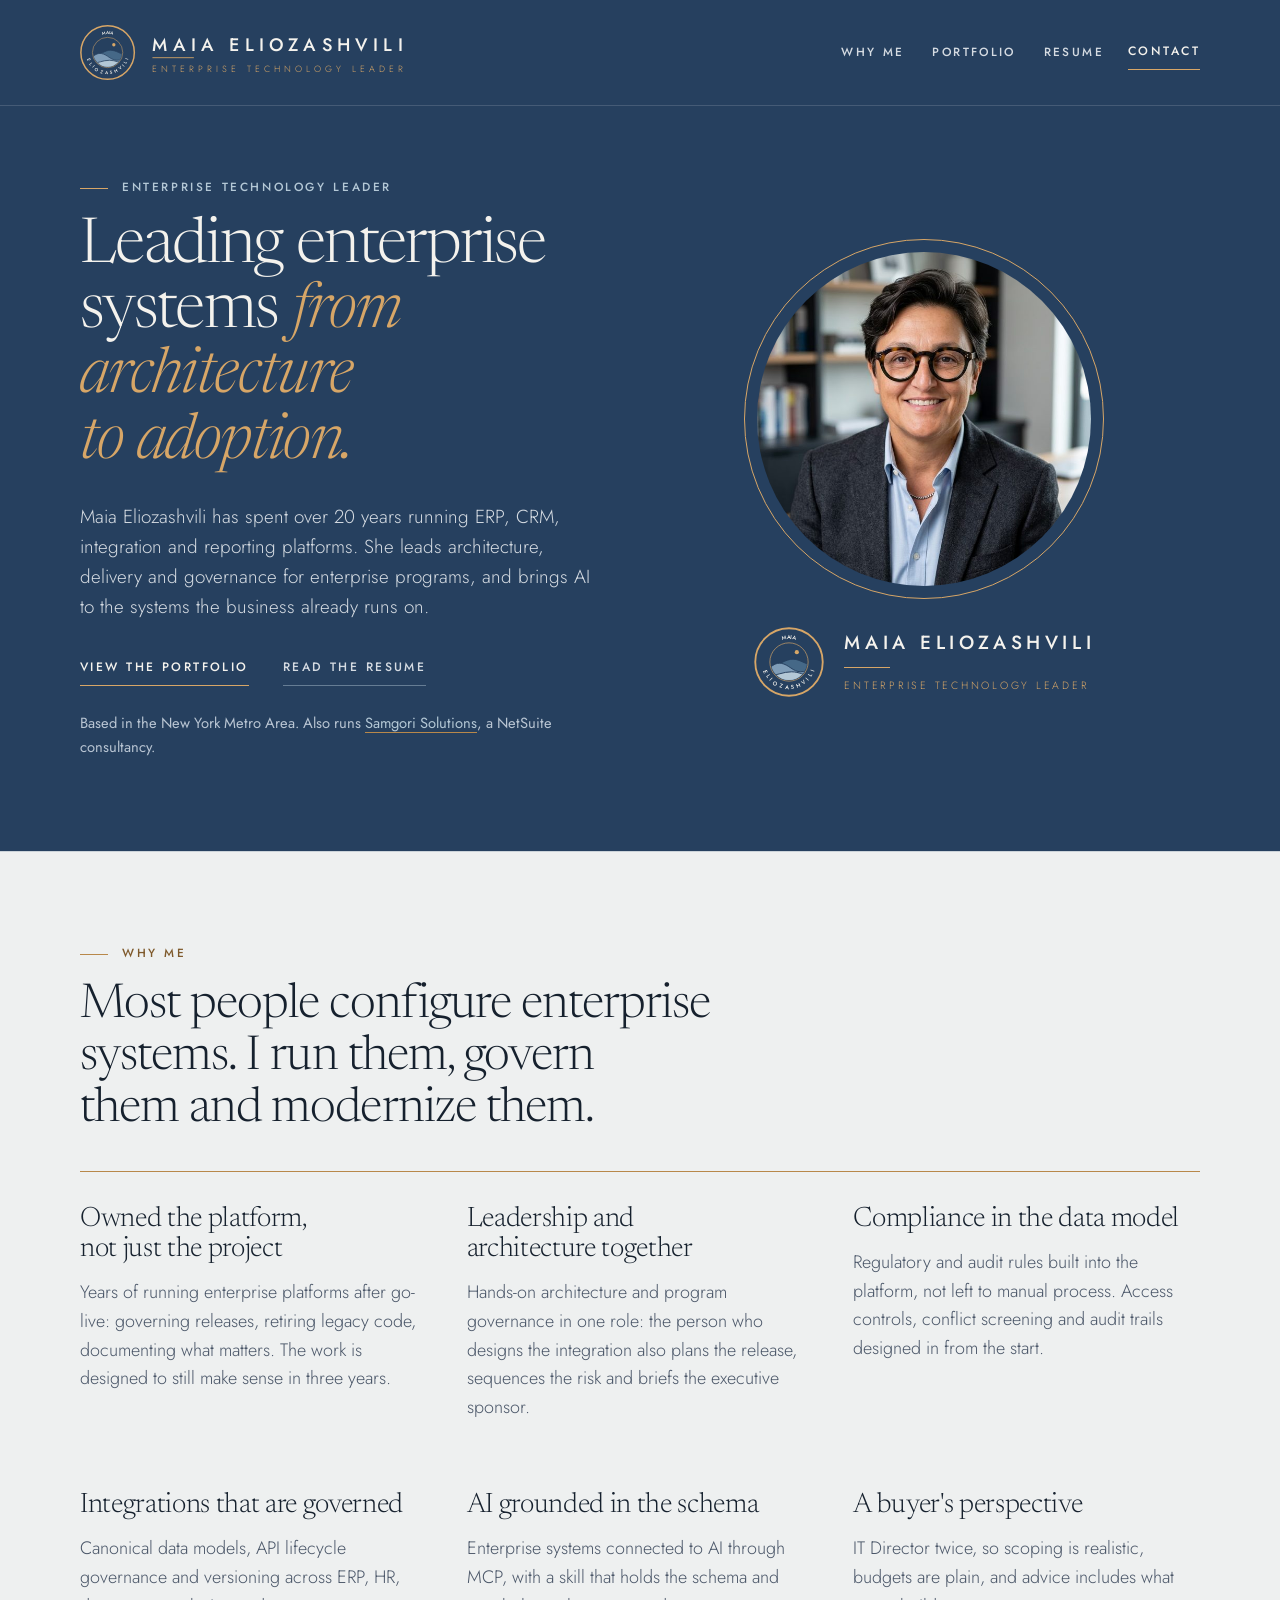
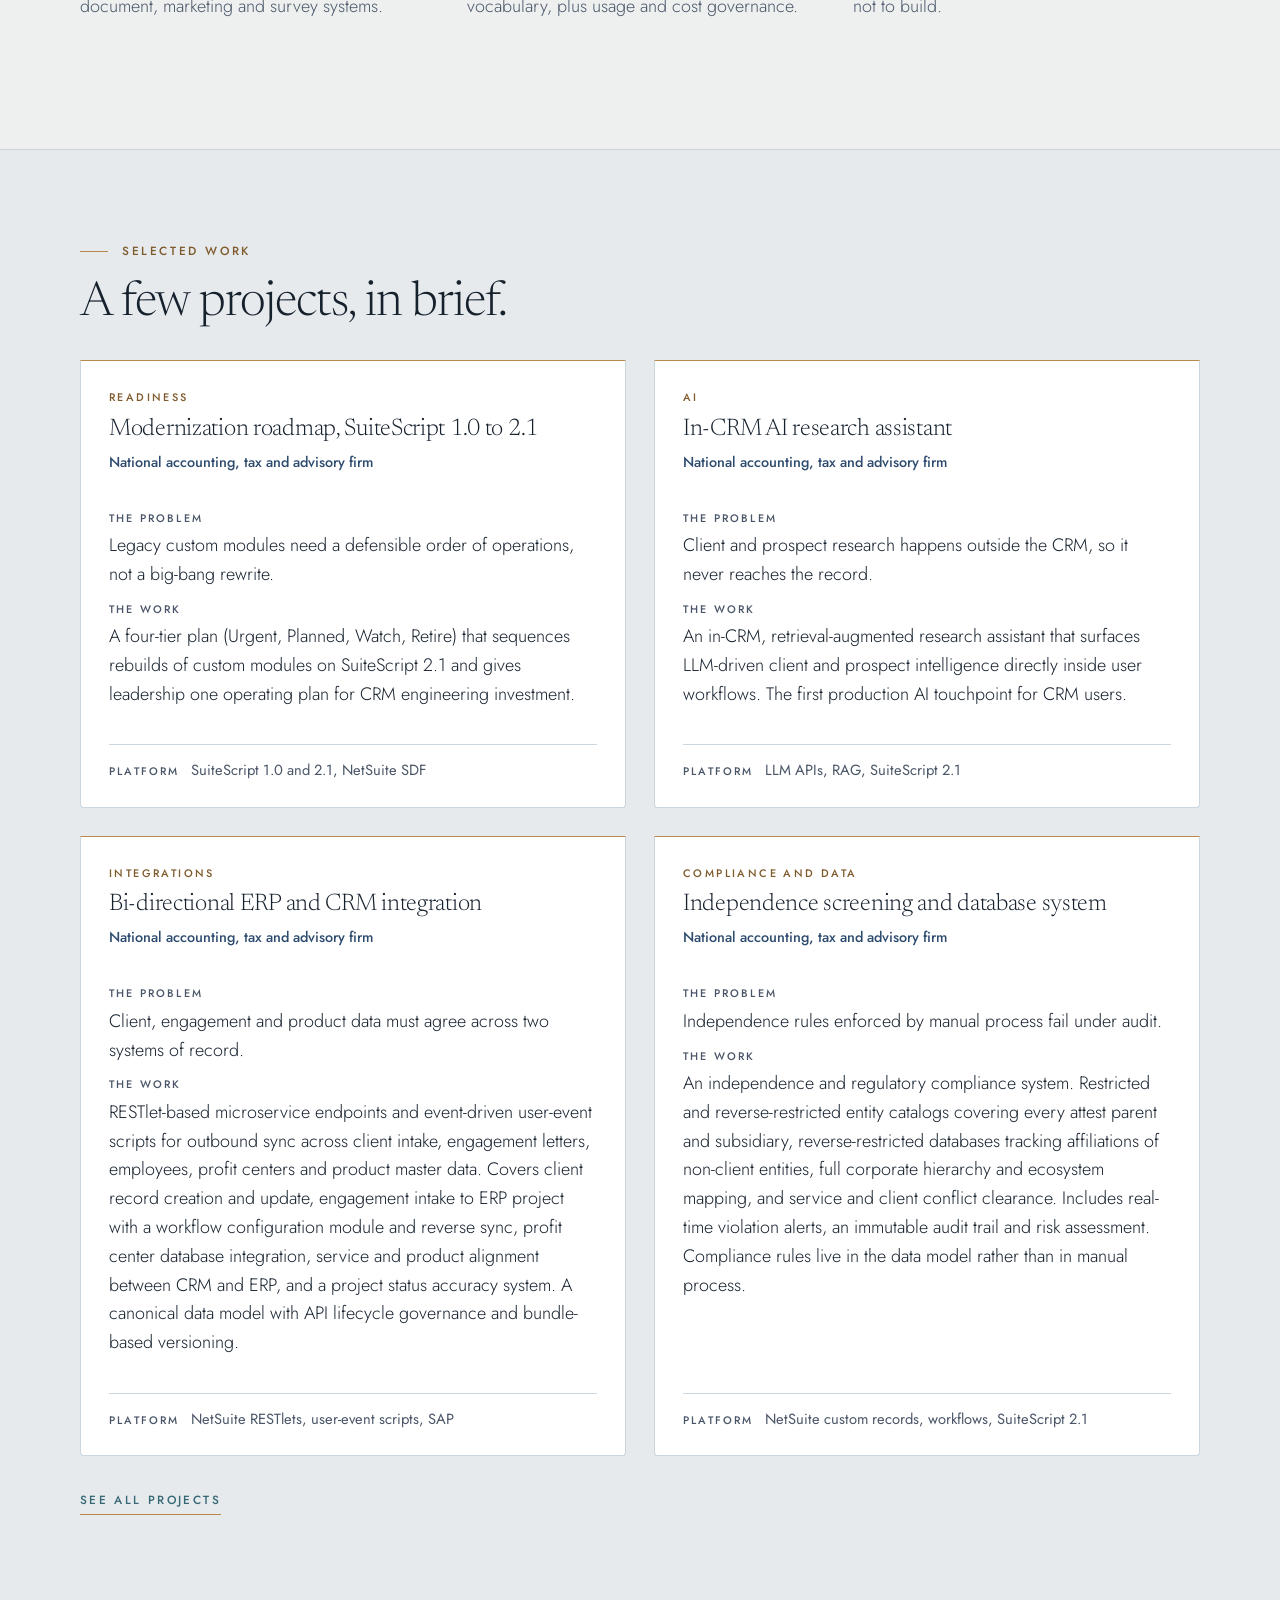
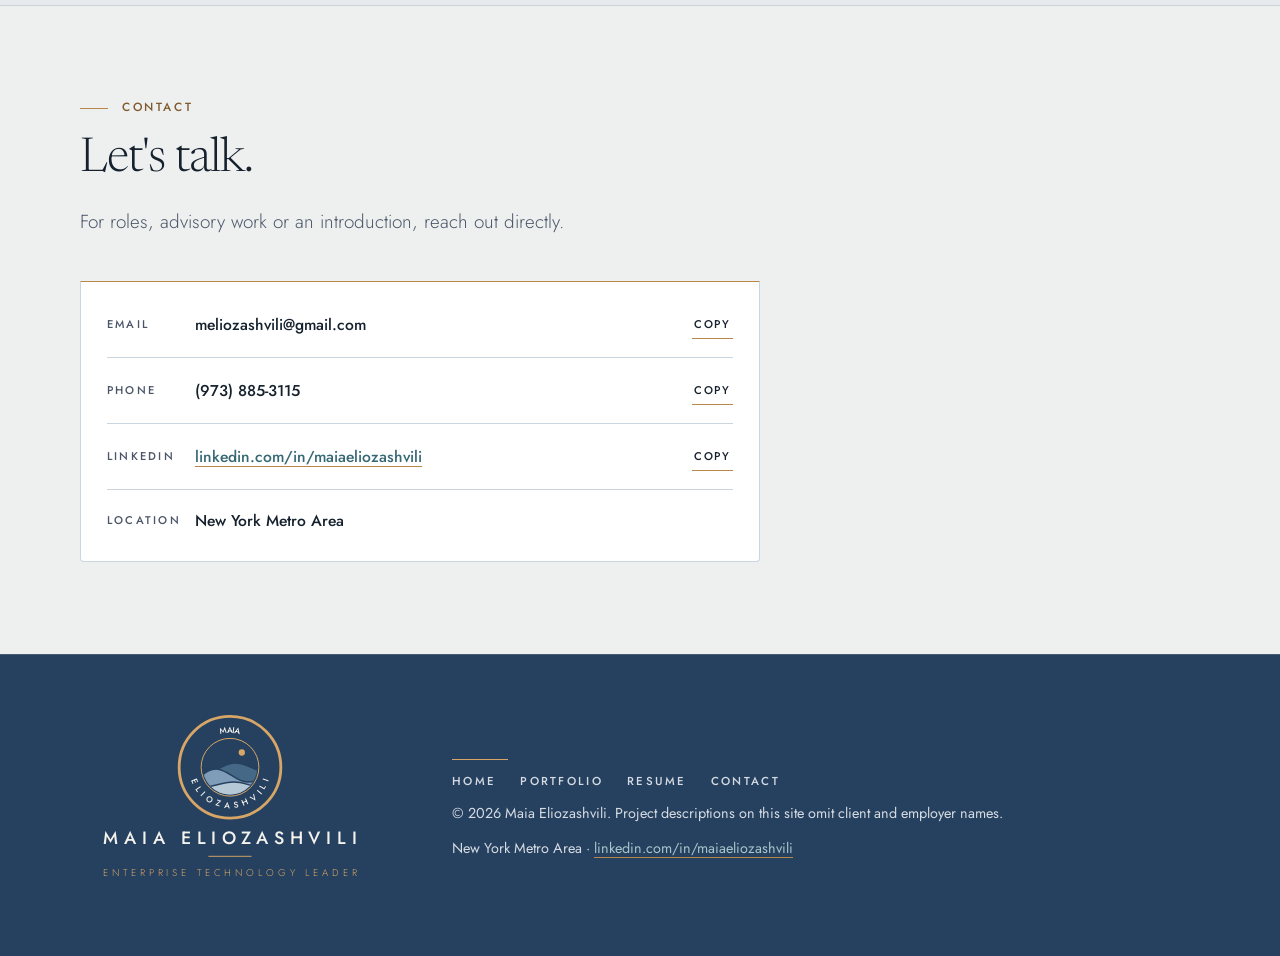
==== commit 6b09acfb: "Home hero: seal and name lockup under portrait Co-Authored-By: Claude Sonnet 5.5 <noreply@anthropic." ====
--- a/public/index.html
+++ b/public/index.html
@@ -25,7 +25,7 @@
     <div class="hero-actions"><a class="btn" href="portfolio.html">View the portfolio</a><a class="btn ghost" href="resume.html">Read the resume</a></div>
     <p class="hero-note">Based in the New York Metro Area. Also runs <a href="https://samgorisolutions.com" target="_blank" rel="noopener">Samgori Solutions</a>, a NetSuite consultancy.</p>
   </div>
-  <div class="hero-portrait"><figure class="portrait-lg"><img src="maia.jpg" alt="Portrait of Maia Eliozashvili" width="640" height="640" fetchpriority="high"></figure><div class="portrait-seal" aria-hidden="true"><svg xmlns="http://www.w3.org/2000/svg" viewBox="-2 -2 68 68" aria-hidden="true" focusable="false"><defs><path id="rt3" d="M11 32 A21 21 0 0 1 53 32"/><path id="rb3" d="M7 32 A25 25 0 0 0 57 32"/></defs><circle cx="32" cy="32" r="31" fill="none" stroke="#D7A667" stroke-width="1.7"/><circle cx="32" cy="32" r="17.6" fill="none" stroke="#D7A667" stroke-width=".6"/><text text-anchor="middle" font-family="Jost,sans-serif" font-weight="500" font-size="5.2" fill="#F4F2ED"><textPath href="#rt3" startOffset="50%" textLength="None" lengthAdjust="spacing">MAIA</textPath></text><text text-anchor="middle" font-family="Jost,sans-serif" font-weight="500" font-size="5.2" fill="#F4F2ED"><textPath href="#rb3" startOffset="50%" textLength="62" lengthAdjust="spacing">ELIOZASHVILI</textPath></text><defs><clipPath id="c4"><circle cx="32" cy="32" r="16.6"/></clipPath></defs><g clip-path="url(#c4)"><g transform="translate(32 32) scale(.6) translate(-32 -32)"><path d="M0 40 C14 40 22 30 34 28 C46 26 54 34 64 36 V70 H0Z" fill="#456887" stroke="#26405F" stroke-width="1.5" stroke-linejoin="round"/><path d="M0 44 C6 37 12 33 20 34 C32 36 38 47 50 47 C56 47 60 45 64 44 V70 H0Z" fill="#7F9DB8" stroke="#26405F" stroke-width="1.5" stroke-linejoin="round"/><path d="M0 53 C14 53 22 47 36 47 C48 47 54 53 64 51 V70 H0Z" fill="#B4C8D6" stroke="#26405F" stroke-width="1.5" stroke-linejoin="round"/><circle cx="44" cy="17" r="3.2" fill="#D7A667"/></g></g></svg></div></div>
+  <div class="hero-portrait"><figure class="portrait-lg"><img src="maia.jpg" alt="Portrait of Maia Eliozashvili" width="640" height="640" fetchpriority="high"></figure><div class="id-lock"><div class="id-seal" aria-hidden="true"><svg xmlns="http://www.w3.org/2000/svg" viewBox="-2 -2 68 68" aria-hidden="true" focusable="false"><defs><path id="rt3" d="M11 32 A21 21 0 0 1 53 32"/><path id="rb3" d="M7 32 A25 25 0 0 0 57 32"/></defs><circle cx="32" cy="32" r="31" fill="none" stroke="#D7A667" stroke-width="1.7"/><circle cx="32" cy="32" r="17.6" fill="none" stroke="#D7A667" stroke-width=".6"/><text text-anchor="middle" font-family="Jost,sans-serif" font-weight="500" font-size="5.2" fill="#F4F2ED"><textPath href="#rt3" startOffset="50%" textLength="None" lengthAdjust="spacing">MAIA</textPath></text><text text-anchor="middle" font-family="Jost,sans-serif" font-weight="500" font-size="5.2" fill="#F4F2ED"><textPath href="#rb3" startOffset="50%" textLength="62" lengthAdjust="spacing">ELIOZASHVILI</textPath></text><defs><clipPath id="c4"><circle cx="32" cy="32" r="16.6"/></clipPath></defs><g clip-path="url(#c4)"><g transform="translate(32 32) scale(.6) translate(-32 -32)"><path d="M0 40 C14 40 22 30 34 28 C46 26 54 34 64 36 V70 H0Z" fill="#456887" stroke="#26405F" stroke-width="1.5" stroke-linejoin="round"/><path d="M0 44 C6 37 12 33 20 34 C32 36 38 47 50 47 C56 47 60 45 64 44 V70 H0Z" fill="#7F9DB8" stroke="#26405F" stroke-width="1.5" stroke-linejoin="round"/><path d="M0 53 C14 53 22 47 36 47 C48 47 54 53 64 51 V70 H0Z" fill="#B4C8D6" stroke="#26405F" stroke-width="1.5" stroke-linejoin="round"/><circle cx="44" cy="17" r="3.2" fill="#D7A667"/></g></g></svg></div><div class="id-text"><p class="id-name">Maia Eliozashvili</p><span class="id-rule" aria-hidden="true"></span><p class="id-title">Enterprise Technology Leader</p></div></div></div>
 </div></section>
 
 <section id="why-me" class="band" aria-labelledby="why-title"><div class="wrap">
--- a/public/styles.css
+++ b/public/styles.css
@@ -499,15 +499,24 @@
 .brand svg { height: 69px; width: auto; display: block; }
 @media (max-width: 899px) { .brand svg { height: 56px; } }
 @media (max-width: 520px) { .brand svg { height: 46px; } }
-.hero-portrait { position: relative; display: flex; justify-content: center; align-items: center; }
-.portrait-lg { margin: 0; border: 1px solid var(--bronze); padding: 12px; border-radius: 50%; width: min(100%, 400px); }
+.hero-portrait { display: flex; flex-direction: column; align-items: center; }
+.portrait-lg { margin: 0; border: 1px solid var(--bronze); padding: 12px; border-radius: 50%; width: min(100%, 360px); }
 .portrait-lg img { width: 100%; height: auto; aspect-ratio: 1; border-radius: 50%; object-fit: cover; display: block; }
-.portrait-seal { position: absolute; right: max(0px, calc(50% - 232px)); bottom: 6%; width: 104px; height: 104px; border-radius: 50%; background: var(--navy); padding: 6px; }
-.portrait-seal svg { width: 100%; height: 100%; display: block; }
+.id-lock { display: flex; align-items: center; gap: 18px; margin-top: 26px; }
+.id-seal { width: 74px; height: 74px; flex: none; }
+.id-seal svg { width: 100%; height: 100%; display: block; }
+.id-name { margin: 0; font-family: var(--font-body); font-weight: 500; font-size: 1.19rem; letter-spacing: 0.24em; text-transform: uppercase; color: #F4F2ED; white-space: nowrap; }
+.id-rule { display: block; width: 46px; height: 1px; background: var(--bronze); margin: 9px 0 10px; }
+.id-title { margin: 0; font-family: var(--font-body); font-weight: 300; font-size: 0.66rem; letter-spacing: 0.26em; text-transform: uppercase; color: var(--bronze); white-space: nowrap; }
 @media (max-width: 920px) {
-  .hero-portrait { justify-content: flex-start; }
+  .hero-portrait { align-items: flex-start; }
   .portrait-lg { width: min(100%, 300px); }
-  .portrait-seal { left: min(240px, calc(100% - 96px)); right: auto; bottom: 4%; width: 84px; height: 84px; }
+}
+@media (max-width: 480px) {
+  .id-lock { gap: 14px; }
+  .id-seal { width: 58px; height: 58px; }
+  .id-name { font-size: 0.92rem; letter-spacing: 0.2em; }
+  .id-title { font-size: 0.56rem; letter-spacing: 0.2em; }
 }
 .foot-logo svg { width: 300px; max-width: 100%; height: auto; display: block; }
 .hero-note a { color: var(--azure); }
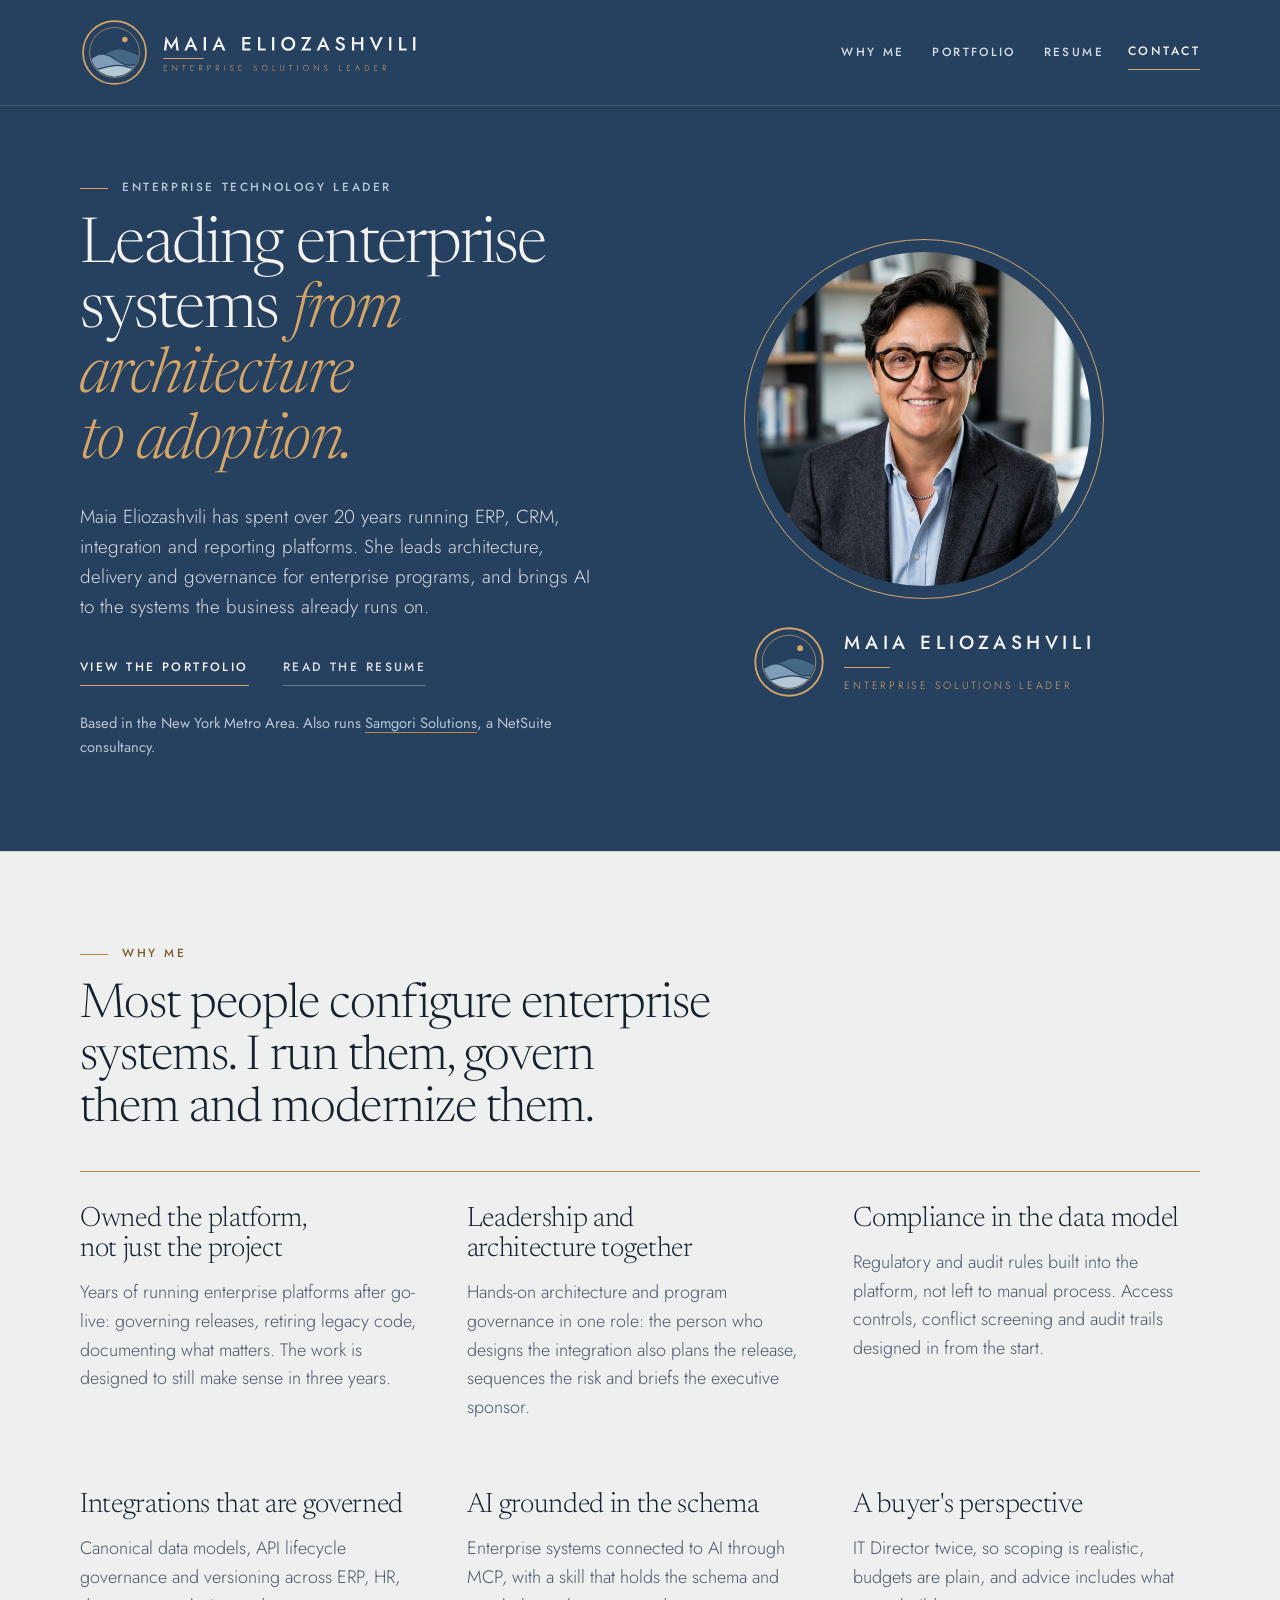
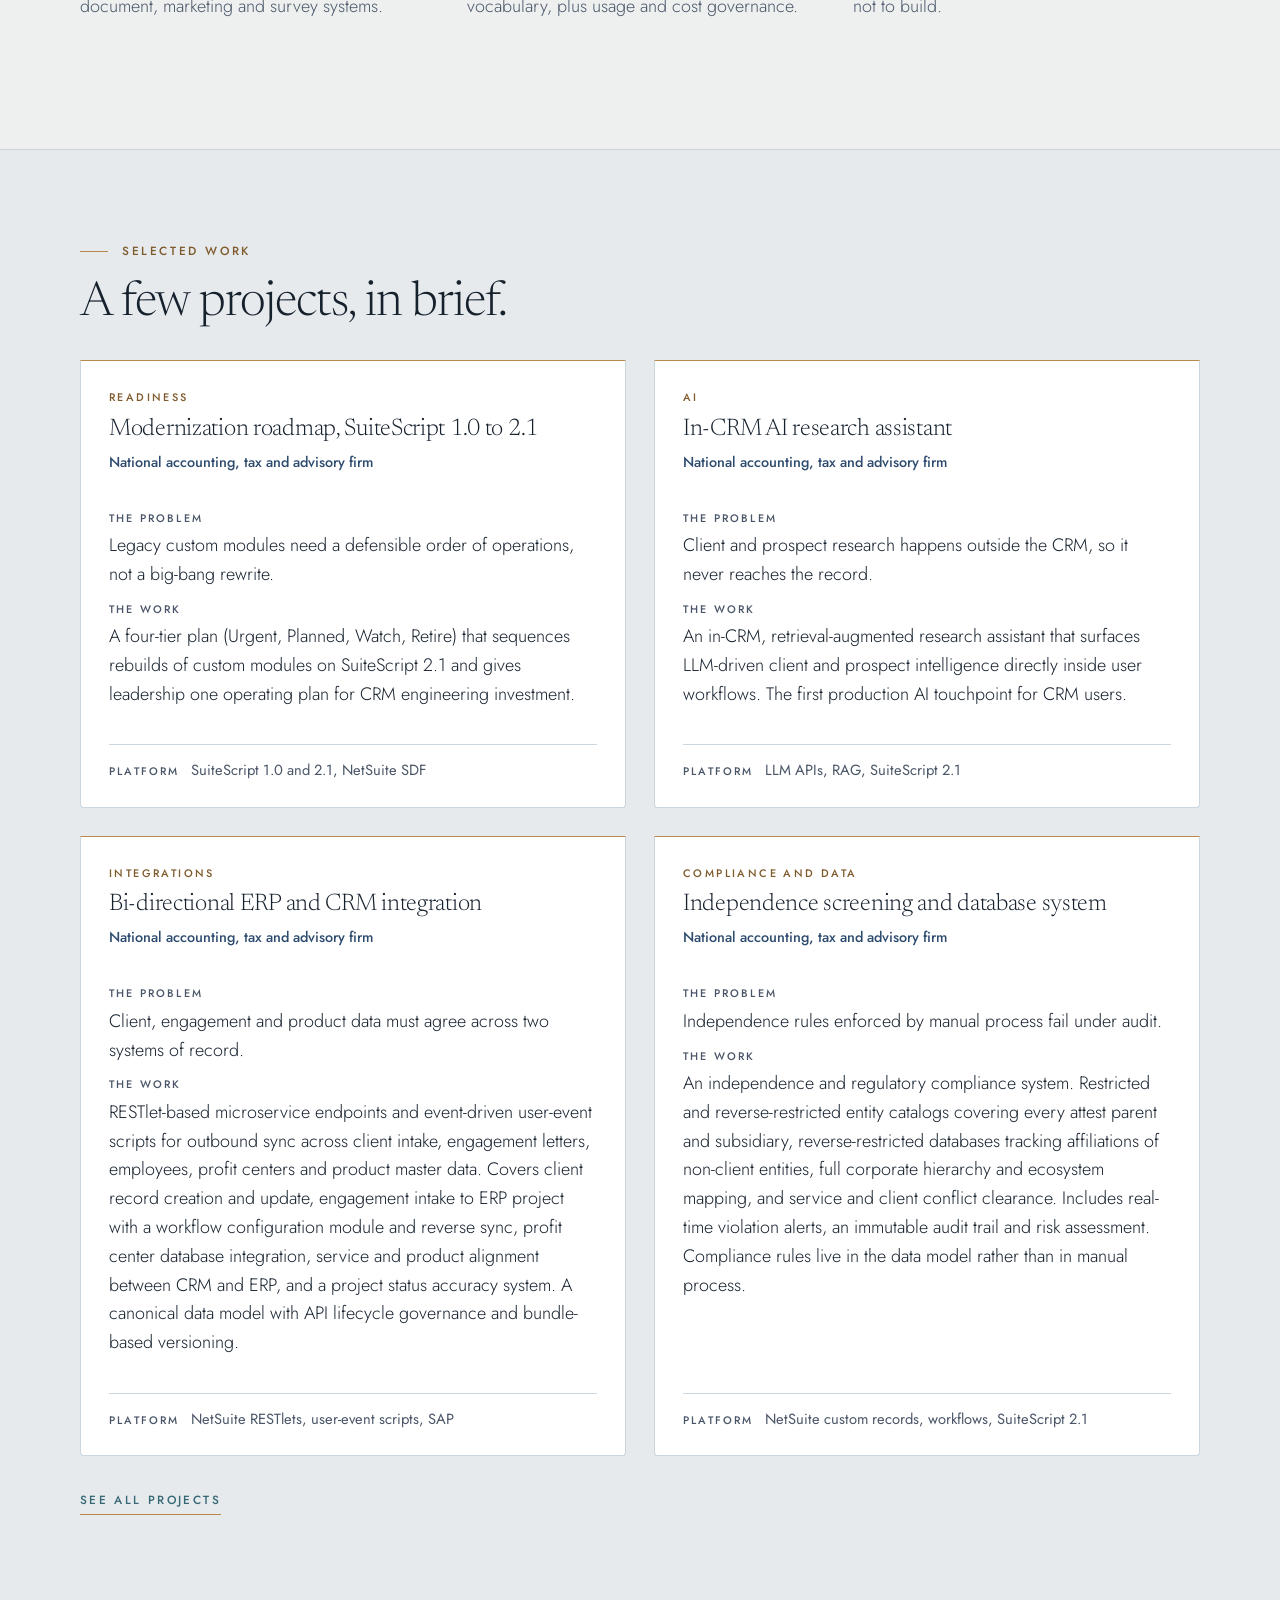
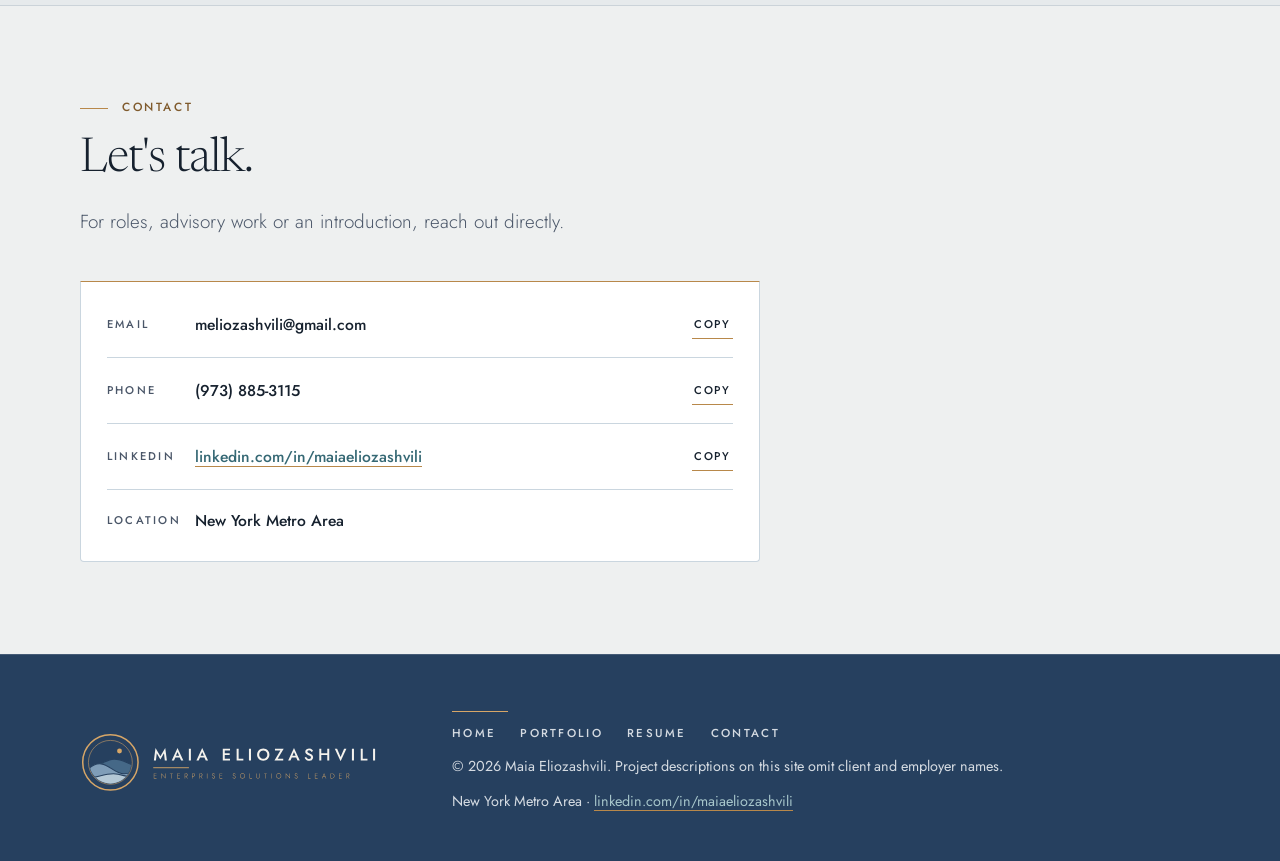
==== commit 8a976234: "Update logo: horizontal lockup with text-free seal Replace the ring-lettered seal with the text-free" ====
--- a/public/index.html
+++ b/public/index.html
@@ -12,7 +12,14 @@
 <link rel="stylesheet" href="styles.css">
 </head><body>
 <header class="site-header on-navy"><div class="wrap">
-    <a class="brand" href="./" aria-label="Maia Eliozashvili home"><svg xmlns="http://www.w3.org/2000/svg" viewBox="0 0 380 80" role="img" aria-label="MAIA ELIOZASHVILI"><g transform="translate(0 8)"><defs><path id="rt10" d="M11 32 A21 21 0 0 1 53 32"/><path id="rb10" d="M7 32 A25 25 0 0 0 57 32"/></defs><circle cx="32" cy="32" r="31" fill="none" stroke="#D7A667" stroke-width="1.7"/><circle cx="32" cy="32" r="17.6" fill="none" stroke="#D7A667" stroke-width=".6"/><text text-anchor="middle" font-family="Jost,sans-serif" font-weight="500" font-size="5.2" fill="#F4F2ED"><textPath href="#rt10" startOffset="50%" textLength="None" lengthAdjust="spacing">MAIA</textPath></text><text text-anchor="middle" font-family="Jost,sans-serif" font-weight="500" font-size="5.2" fill="#F4F2ED"><textPath href="#rb10" startOffset="50%" textLength="62" lengthAdjust="spacing">ELIOZASHVILI</textPath></text><defs><clipPath id="c11"><circle cx="32" cy="32" r="16.6"/></clipPath></defs><g clip-path="url(#c11)"><g transform="translate(32 32) scale(.6) translate(-32 -32)"><path d="M0 40 C14 40 22 30 34 28 C46 26 54 34 64 36 V70 H0Z" fill="#456887" stroke="#26405F" stroke-width="1.5" stroke-linejoin="round"/><path d="M0 44 C6 37 12 33 20 34 C32 36 38 47 50 47 C56 47 60 45 64 44 V70 H0Z" fill="#7F9DB8" stroke="#26405F" stroke-width="1.5" stroke-linejoin="round"/><path d="M0 53 C14 53 22 47 36 47 C48 47 54 53 64 51 V70 H0Z" fill="#B4C8D6" stroke="#26405F" stroke-width="1.5" stroke-linejoin="round"/><circle cx="44" cy="17" r="3.2" fill="#D7A667"/></g></g></g><text x="84" y="38" font-family="Jost,sans-serif" font-weight="500" font-size="21" fill="#F4F2ED" textLength="290" lengthAdjust="spacing">MAIA ELIOZASHVILI</text><path d="M84 46H132" stroke="#D7A667" stroke-width="1"/><text x="84" y="63" font-family="Jost,sans-serif" font-weight="300" font-size="10.5" fill="#D7A667" textLength="290" lengthAdjust="spacing">ENTERPRISE TECHNOLOGY LEADER</text></svg></a>
+    <a class="brand" href="./" aria-label="Maia Eliozashvili home"><svg xmlns="http://www.w3.org/2000/svg" viewBox="-2 -2 336 68" role="img" aria-label="Maia Eliozashvili, Enterprise Solutions Leader"><title>Maia Eliozashvili, Enterprise Solutions Leader</title><defs><clipPath id="whdr"><circle cx="32" cy="32" r="23.6"/></clipPath></defs>
+<circle cx="32" cy="32" r="31" fill="none" stroke="#D7A667" stroke-width="1.7"/>
+<circle cx="32" cy="32" r="24.6" fill="none" stroke="#D7A667" stroke-width=".6"/>
+<g clip-path="url(#whdr)"><g transform="translate(32 32) scale(.85) translate(-32 -32)">
+<path d="M0 40 C14 40 22 30 34 28 C46 26 54 34 64 36 V70 H0Z" fill="#456887" stroke="#26405F" stroke-width="1.5" stroke-linejoin="round"/>
+<path d="M0 44 C6 37 12 33 20 34 C32 36 38 47 50 47 C56 47 60 45 64 44 V70 H0Z" fill="#7F9DB8" stroke="#26405F" stroke-width="1.5" stroke-linejoin="round"/>
+<path d="M0 53 C14 53 22 47 36 47 C48 47 54 53 64 51 V70 H0Z" fill="#B4C8D6" stroke="#26405F" stroke-width="1.5" stroke-linejoin="round"/>
+<circle cx="44" cy="17" r="3.2" fill="#D7A667"/></g></g><path d="M83.952 21.906 87.999 28.765 92.065 21.906 92.977 30.0H95.295L93.471 16.035L87.999 25.060000000000002L82.546 16.035L80.722 30.0H83.04ZM109.6790625 26.58 111.1990625 30.0H113.7450625L107.2280625 15.959L100.7300625 30.0H103.2570625L104.7770625 26.58ZM107.2280625 20.462 109.0520625 24.68H105.4230625ZM119.921125 16.700000000000003V30.0H122.201125V16.700000000000003ZM137.3261875 26.58 138.8461875 30.0H141.3921875L134.8751875 15.959L128.3771875 30.0H130.9041875L132.42418750000002 26.58ZM134.8751875 20.462 136.6991875 24.68H133.0701875ZM157.9243125 16.700000000000003V30.0H166.0183125V28.024H160.12831250000002V23.844H165.6383125V21.906H160.12831250000002V18.676000000000002H166.0183125V16.700000000000003ZM173.42937500000002 16.700000000000003V30.0H180.95337500000002V27.986H175.671375V16.700000000000003ZM187.22443750000002 16.700000000000003V30.0H189.50443750000002V16.700000000000003ZM198.72050000000004 23.35Q198.72050000000004 21.982 199.30950000000004 20.9085Q199.89850000000004 19.835 200.91500000000002 19.227Q201.93150000000003 18.619 203.24250000000004 18.619Q204.59150000000002 18.619 205.60800000000003 19.227Q206.62450000000004 19.835 207.19450000000003 20.9085Q207.76450000000003 21.982 207.76450000000003 23.35Q207.76450000000003 24.718 207.18500000000003 25.782Q206.60550000000003 26.846 205.58900000000006 27.4635Q204.57250000000005 28.081 203.24250000000004 28.081Q201.93150000000003 28.081 200.91500000000002 27.4635Q199.89850000000004 26.846 199.30950000000004 25.782Q198.72050000000004 24.718 198.72050000000004 23.35ZM196.34550000000004 23.35Q196.34550000000004 24.832 196.85850000000005 26.105Q197.37150000000003 27.378 198.30250000000004 28.308999999999997Q199.23350000000005 29.24 200.49700000000004 29.7625Q201.76050000000004 30.285 203.24250000000004 30.285Q204.76250000000005 30.285 206.01650000000004 29.7625Q207.27050000000003 29.24 208.20150000000004 28.308999999999997Q209.13250000000005 27.378 209.64550000000003 26.105Q210.15850000000003 24.832 210.15850000000003 23.35Q210.15850000000003 21.849 209.64550000000003 20.595Q209.13250000000005 19.341 208.19200000000004 18.4195Q207.25150000000002 17.498 205.99750000000003 16.975500000000004Q204.74350000000004 16.453000000000003 203.24250000000004 16.453000000000003Q201.77950000000004 16.453000000000003 200.51600000000002 16.975500000000004Q199.25250000000003 17.498 198.312 18.4195Q197.37150000000003 19.341 196.85850000000005 20.595Q196.34550000000004 21.849 196.34550000000004 23.35ZM216.37256250000004 18.771H222.45256250000003L215.78356250000004 30.0H225.62556250000003V27.986H219.43156250000004L226.13856250000003 16.700000000000003H216.37256250000004ZM240.12362500000003 26.58 241.64362500000004 30.0H244.18962500000004L237.67262500000004 15.959L231.17462500000002 30.0H233.70162500000004L235.22162500000005 26.58ZM237.67262500000004 20.462 239.49662500000002 24.68H235.86762500000003ZM251.23968750000003 25.706 249.56768750000003 26.884Q250.00468750000005 27.796 250.75518750000003 28.575Q251.50568750000002 29.354 252.50318750000002 29.819499999999998Q253.50068750000003 30.285 254.65968750000005 30.285Q255.51468750000004 30.285 256.30318750000004 30.009500000000003Q257.09168750000003 29.734 257.71868750000004 29.2305Q258.34568750000005 28.727 258.71618750000005 27.986Q259.08668750000004 27.245 259.08668750000004 26.314Q259.08668750000004 25.44 258.78268750000007 24.7845Q258.47868750000004 24.129 257.99418750000007 23.654000000000003Q257.50968750000004 23.179000000000002 256.91118750000004 22.856Q256.31268750000004 22.533 255.70468750000003 22.323999999999998Q254.64068750000004 21.944000000000003 253.97568750000005 21.583000000000002Q253.31068750000003 21.222 252.99718750000005 20.8135Q252.68368750000005 20.405 252.68368750000005 19.892Q252.68368750000005 19.322000000000003 253.12068750000003 18.8945Q253.55768750000004 18.467 254.48868750000003 18.467Q255.15368750000005 18.467 255.65718750000005 18.7235Q256.16068750000005 18.98 256.54068750000005 19.4075Q256.92068750000004 19.835 257.18668750000006 20.329L258.9916875 19.303Q258.66868750000003 18.6 258.06068750000003 17.954Q257.4526875 17.308 256.5786875 16.8805Q255.70468750000003 16.453000000000003 254.52668750000004 16.453000000000003Q253.32968750000003 16.453000000000003 252.38918750000005 16.909000000000002Q251.44868750000003 17.365000000000002 250.89768750000002 18.1725Q250.34668750000003 18.98 250.34668750000003 20.044Q250.34668750000003 20.975 250.70768750000002 21.6305Q251.06868750000004 22.286 251.61968750000005 22.7325Q252.17068750000004 23.179000000000002 252.77868750000005 23.4735Q253.38668750000005 23.768 253.88068750000002 23.939Q254.71668750000003 24.243000000000002 255.36268750000005 24.5565Q256.00868750000006 24.87 256.36018750000005 25.316499999999998Q256.71168750000004 25.762999999999998 256.71168750000004 26.485Q256.71168750000004 27.283 256.14168750000005 27.777Q255.57168750000002 28.271 254.65968750000005 28.271Q253.91868750000003 28.271 253.30118750000003 27.948Q252.68368750000005 27.625 252.18018750000005 27.055Q251.67668750000004 26.485 251.23968750000003 25.706ZM274.95275000000004 16.700000000000003V21.83H268.26475000000005V16.700000000000003H266.0227500000001V30.0H268.26475000000005V23.901H274.95275000000004V30.0H277.19475000000006V16.700000000000003ZM289.88781250000005 26.048000000000002 285.97381250000007 16.700000000000003H283.38981250000006L289.88781250000005 30.741L296.40481250000005 16.700000000000003H293.80181250000004ZM302.58087500000005 16.700000000000003V30.0H304.860875V16.700000000000003ZM312.46193750000003 16.700000000000003V30.0H319.9859375V27.986H314.7039375V16.700000000000003ZM326.257 16.700000000000003V30.0H328.537V16.700000000000003Z" fill="#F4F2ED"/><path d="M80 38 H120" stroke="#D7A667" stroke-width="1"/><path d="M80.672 44.4V50.0H83.68V49.584H81.112V47.136H83.52V46.72H81.112V44.816H83.68V44.4ZM93.31138461538461 44.4V49.088L89.05538461538461 44.184V50.0H89.49538461538461V45.328L93.75138461538461 50.216V44.4ZM98.64676923076922 44.816H100.11876923076923V50.0H100.55876923076923V44.816H102.03076923076922V44.4H98.64676923076922ZM106.92615384615384 44.4V50.0H109.93415384615385V49.584H107.36615384615384V47.136H109.77415384615384V46.72H107.36615384615384V44.816H109.93415384615385V44.4ZM115.30953846153845 44.4V50.0H115.74953846153845V47.648H116.48553846153845L118.11753846153846 50.0H118.66153846153846L116.95753846153845 47.624Q117.28553846153845 47.584 117.56553846153845 47.456Q117.98953846153846 47.272 118.23753846153846 46.903999999999996Q118.48553846153845 46.536 118.48553846153845 46.024Q118.48553846153845 45.504 118.23753846153846 45.144Q117.98953846153846 44.784 117.56153846153845 44.592Q117.13353846153845 44.4 116.58953846153845 44.4ZM115.74953846153845 47.256V44.792H116.58953846153845Q117.01353846153846 44.792 117.34153846153845 44.936Q117.66953846153845 45.08 117.85753846153845 45.352000000000004Q118.04553846153846 45.624 118.04553846153846 46.024Q118.04553846153846 46.424 117.86153846153846 46.7Q117.67753846153846 46.976 117.34553846153847 47.116Q117.01353846153846 47.256 116.58953846153845 47.256ZM123.60492307692307 44.4V50.0H124.04492307692307V47.712H124.91692307692307Q125.44492307692308 47.712 125.85692307692307 47.516000000000005Q126.26892307692307 47.32 126.50892307692308 46.944Q126.74892307692308 46.568 126.74892307692308 46.056Q126.74892307692308 45.536 126.50892307692308 45.168Q126.26892307692307 44.8 125.85692307692307 44.599999999999994Q125.44492307692308 44.4 124.91692307692307 44.4ZM124.04492307692307 47.296V44.816H124.91692307692307Q125.53292307692307 44.816 125.91692307692307 45.132000000000005Q126.30092307692307 45.448 126.30092307692307 46.056Q126.30092307692307 46.656 125.91692307692307 46.976Q125.53292307692307 47.296 124.91692307692307 47.296ZM131.8843076923077 44.4V50.0H132.32430769230768V47.648H133.0603076923077L134.69230769230768 50.0H135.2363076923077L133.53230769230768 47.624Q133.86030769230769 47.584 134.1403076923077 47.456Q134.5643076923077 47.272 134.81230769230768 46.903999999999996Q135.0603076923077 46.536 135.0603076923077 46.024Q135.0603076923077 45.504 134.81230769230768 45.144Q134.5643076923077 44.784 134.1363076923077 44.592Q133.7083076923077 44.4 133.1643076923077 44.4ZM132.32430769230768 47.256V44.792H133.1643076923077Q133.5883076923077 44.792 133.9163076923077 44.936Q134.2443076923077 45.08 134.4323076923077 45.352000000000004Q134.62030769230768 45.624 134.62030769230768 46.024Q134.62030769230768 46.424 134.43630769230768 46.7Q134.25230769230768 46.976 133.9203076923077 47.116Q133.5883076923077 47.256 133.1643076923077 47.256ZM140.16369230769232 44.4V50.0H140.6036923076923V44.4ZM146.0830769230769 48.384 145.72307692307692 48.608Q145.8590769230769 49.0 146.10707692307693 49.336Q146.35507692307692 49.672 146.72307692307692 49.872Q147.0910769230769 50.072 147.5790769230769 50.072Q147.9230769230769 50.072 148.2190769230769 49.964Q148.51507692307692 49.856 148.73507692307692 49.652Q148.95507692307692 49.448 149.0790769230769 49.168Q149.2030769230769 48.888 149.2030769230769 48.544Q149.2030769230769 48.176 149.0750769230769 47.908Q148.9470769230769 47.64 148.7430769230769 47.448Q148.53907692307692 47.256 148.2910769230769 47.128Q148.0430769230769 47.0 147.8110769230769 46.912Q147.3630769230769 46.752 147.0590769230769 46.572Q146.7550769230769 46.392 146.6030769230769 46.168000000000006Q146.45107692307693 45.944 146.45107692307693 45.632Q146.45107692307693 45.256 146.71507692307694 45.004000000000005Q146.97907692307692 44.752 147.46707692307692 44.752Q147.8350769230769 44.752 148.08307692307693 44.891999999999996Q148.33107692307692 45.032 148.4950769230769 45.239999999999995Q148.65907692307692 45.448 148.74707692307692 45.664L149.1310769230769 45.448Q149.0190769230769 45.176 148.8030769230769 44.92Q148.58707692307692 44.664 148.26307692307694 44.496Q147.93907692307693 44.328 147.49107692307692 44.328Q147.0590769230769 44.328 146.7150769230769 44.5Q146.3710769230769 44.672 146.17907692307693 44.98Q145.98707692307693 45.288 145.98707692307693 45.688Q145.98707692307693 46.048 146.1270769230769 46.304Q146.2670769230769 46.56 146.4910769230769 46.74Q146.7150769230769 46.92 146.97507692307693 47.044Q147.23507692307692 47.168 147.47507692307693 47.256Q147.79507692307692 47.376 148.08707692307692 47.532Q148.37907692307692 47.688 148.56307692307692 47.936Q148.74707692307692 48.184 148.74707692307692 48.592Q148.74707692307692 49.056 148.43907692307693 49.355999999999995Q148.1310769230769 49.656 147.58707692307692 49.656Q147.18707692307692 49.656 146.8990769230769 49.483999999999995Q146.61107692307692 49.312 146.41507692307692 49.024Q146.21907692307693 48.736 146.0830769230769 48.384ZM154.3464615384615 44.4V50.0H157.35446153846152V49.584H154.7864615384615V47.136H157.19446153846152V46.72H154.7864615384615V44.816H157.35446153846152V44.4ZM169.28123076923075 48.384 168.92123076923076 48.608Q169.05723076923076 49.0 169.30523076923077 49.336Q169.55323076923077 49.672 169.92123076923076 49.872Q170.28923076923076 50.072 170.77723076923075 50.072Q171.12123076923075 50.072 171.41723076923074 49.964Q171.71323076923076 49.856 171.93323076923076 49.652Q172.15323076923076 49.448 172.27723076923075 49.168Q172.40123076923075 48.888 172.40123076923075 48.544Q172.40123076923075 48.176 172.27323076923074 47.908Q172.14523076923075 47.64 171.94123076923074 47.448Q171.73723076923076 47.256 171.48923076923074 47.128Q171.24123076923075 47.0 171.00923076923075 46.912Q170.56123076923075 46.752 170.25723076923074 46.572Q169.95323076923074 46.392 169.80123076923076 46.168000000000006Q169.64923076923077 45.944 169.64923076923077 45.632Q169.64923076923077 45.256 169.91323076923078 45.004000000000005Q170.17723076923076 44.752 170.66523076923076 44.752Q171.03323076923076 44.752 171.28123076923077 44.891999999999996Q171.52923076923076 45.032 171.69323076923075 45.239999999999995Q171.85723076923077 45.448 171.94523076923076 45.664L172.32923076923075 45.448Q172.21723076923075 45.176 172.00123076923074 44.92Q171.78523076923076 44.664 171.46123076923078 44.496Q171.13723076923077 44.328 170.68923076923076 44.328Q170.25723076923074 44.328 169.91323076923075 44.5Q169.56923076923076 44.672 169.37723076923078 44.98Q169.18523076923077 45.288 169.18523076923077 45.688Q169.18523076923077 46.048 169.32523076923076 46.304Q169.46523076923074 46.56 169.68923076923073 46.74Q169.91323076923075 46.92 170.17323076923077 47.044Q170.43323076923076 47.168 170.67323076923077 47.256Q170.99323076923076 47.376 171.28523076923076 47.532Q171.57723076923077 47.688 171.76123076923076 47.936Q171.94523076923076 48.184 171.94523076923076 48.592Q171.94523076923076 49.056 171.63723076923077 49.355999999999995Q171.32923076923075 49.656 170.78523076923076 49.656Q170.38523076923076 49.656 170.09723076923075 49.483999999999995Q169.80923076923077 49.312 169.61323076923077 49.024Q169.41723076923077 48.736 169.28123076923075 48.384ZM177.68861538461536 47.2Q177.68861538461536 46.496 177.98861538461534 45.948Q178.28861538461535 45.4 178.81261538461536 45.084Q179.33661538461536 44.768 180.00861538461535 44.768Q180.68061538461535 44.768 181.20461538461535 45.084Q181.72861538461535 45.4 182.02461538461534 45.948Q182.32061538461537 46.496 182.32061538461537 47.2Q182.32061538461537 47.896 182.02461538461534 48.448Q181.72861538461535 49.0 181.20461538461535 49.316Q180.68061538461535 49.632 180.00861538461535 49.632Q179.33661538461536 49.632 178.81261538461536 49.316Q178.28861538461535 49.0 177.98861538461534 48.448Q177.68861538461536 47.896 177.68861538461536 47.2ZM177.22461538461536 47.2Q177.22461538461536 47.816 177.43261538461536 48.34Q177.64061538461536 48.864 178.01661538461536 49.251999999999995Q178.39261538461537 49.64 178.90061538461538 49.856Q179.40861538461536 50.072 180.00861538461535 50.072Q180.60861538461535 50.072 181.11661538461536 49.856Q181.62461538461537 49.64 182.00061538461534 49.251999999999995Q182.37661538461535 48.864 182.58461538461535 48.34Q182.79261538461535 47.816 182.79261538461535 47.2Q182.79261538461535 46.584 182.58461538461535 46.06Q182.37661538461535 45.536 182.00061538461534 45.147999999999996Q181.62461538461537 44.76 181.11661538461536 44.544Q180.60861538461535 44.328 180.00861538461535 44.328Q179.40861538461536 44.328 178.90061538461538 44.544Q178.39261538461537 44.76 178.01661538461536 45.147999999999996Q177.64061538461536 45.536 177.43261538461536 46.06Q177.22461538461536 46.584 177.22461538461536 47.2ZM187.92799999999997 44.4V50.0H190.67999999999998V49.584H188.36799999999997V44.4ZM195.5353846153846 44.4V48.192Q195.5353846153846 48.608 195.6553846153846 48.956Q195.7753846153846 49.304 196.0073846153846 49.552Q196.2393846153846 49.8 196.5713846153846 49.94Q196.9033846153846 50.08 197.3273846153846 50.08Q197.7513846153846 50.08 198.0833846153846 49.94Q198.4153846153846 49.8 198.6473846153846 49.552Q198.8793846153846 49.304 198.9993846153846 48.956Q199.1193846153846 48.608 199.1193846153846 48.192V44.4H198.6793846153846V48.192Q198.6793846153846 48.864 198.3273846153846 49.263999999999996Q197.9753846153846 49.664 197.3273846153846 49.664Q196.6793846153846 49.664 196.3273846153846 49.263999999999996Q195.9753846153846 48.864 195.9753846153846 48.192V44.4ZM203.9747692307692 44.816H205.4467692307692V50.0H205.8867692307692V44.816H207.3587692307692V44.4H203.9747692307692ZM212.23815384615384 44.4V50.0H212.67815384615383V44.4ZM218.26153846153844 47.2Q218.26153846153844 46.496 218.56153846153842 45.948Q218.86153846153843 45.4 219.38553846153843 45.084Q219.90953846153843 44.768 220.58153846153843 44.768Q221.25353846153843 44.768 221.77753846153843 45.084Q222.30153846153843 45.4 222.59753846153842 45.948Q222.89353846153844 46.496 222.89353846153844 47.2Q222.89353846153844 47.896 222.59753846153842 48.448Q222.30153846153843 49.0 221.77753846153843 49.316Q221.25353846153843 49.632 220.58153846153843 49.632Q219.90953846153843 49.632 219.38553846153843 49.316Q218.86153846153843 49.0 218.56153846153842 48.448Q218.26153846153844 47.896 218.26153846153844 47.2ZM217.79753846153844 47.2Q217.79753846153844 47.816 218.00553846153844 48.34Q218.21353846153843 48.864 218.58953846153844 49.251999999999995Q218.96553846153844 49.64 219.47353846153845 49.856Q219.98153846153843 50.072 220.58153846153843 50.072Q221.18153846153842 50.072 221.68953846153843 49.856Q222.19753846153844 49.64 222.57353846153842 49.251999999999995Q222.94953846153842 48.864 223.15753846153842 48.34Q223.36553846153842 47.816 223.36553846153842 47.2Q223.36553846153842 46.584 223.15753846153842 46.06Q222.94953846153842 45.536 222.57353846153842 45.147999999999996Q222.19753846153844 44.76 221.68953846153843 44.544Q221.18153846153842 44.328 220.58153846153843 44.328Q219.98153846153843 44.328 219.47353846153845 44.544Q218.96553846153844 44.76 218.58953846153844 45.147999999999996Q218.21353846153843 45.536 218.00553846153844 46.06Q217.79753846153844 46.584 217.79753846153844 47.2ZM232.75692307692304 44.4V49.088L228.50092307692304 44.184V50.0H228.94092307692304V45.328L233.19692307692304 50.216V44.4ZM238.69230769230765 48.384 238.33230769230767 48.608Q238.46830769230766 49.0 238.71630769230768 49.336Q238.96430769230767 49.672 239.33230769230767 49.872Q239.70030769230766 50.072 240.18830769230766 50.072Q240.53230769230765 50.072 240.82830769230765 49.964Q241.12430769230767 49.856 241.34430769230767 49.652Q241.56430769230766 49.448 241.68830769230766 49.168Q241.81230769230766 48.888 241.81230769230766 48.544Q241.81230769230766 48.176 241.68430769230764 47.908Q241.55630769230766 47.64 241.35230769230765 47.448Q241.14830769230767 47.256 240.90030769230765 47.128Q240.65230769230766 47.0 240.42030769230766 46.912Q239.97230769230765 46.752 239.66830769230765 46.572Q239.36430769230765 46.392 239.21230769230766 46.168000000000006Q239.06030769230767 45.944 239.06030769230767 45.632Q239.06030769230767 45.256 239.32430769230768 45.004000000000005Q239.58830769230767 44.752 240.07630769230767 44.752Q240.44430769230766 44.752 240.69230769230768 44.891999999999996Q240.94030769230767 45.032 241.10430769230766 45.239999999999995Q241.26830769230767 45.448 241.35630769230767 45.664L241.74030769230765 45.448Q241.62830769230766 45.176 241.41230769230765 44.92Q241.19630769230767 44.664 240.8723076923077 44.496Q240.54830769230767 44.328 240.10030769230767 44.328Q239.66830769230765 44.328 239.32430769230766 44.5Q238.98030769230766 44.672 238.78830769230768 44.98Q238.59630769230768 45.288 238.59630769230768 45.688Q238.59630769230768 46.048 238.73630769230766 46.304Q238.87630769230765 46.56 239.10030769230764 46.74Q239.32430769230766 46.92 239.58430769230768 47.044Q239.84430769230767 47.168 240.08430769230768 47.256Q240.40430769230767 47.376 240.69630769230767 47.532Q240.98830769230767 47.688 241.17230769230767 47.936Q241.35630769230767 48.184 241.35630769230767 48.592Q241.35630769230767 49.056 241.04830769230767 49.355999999999995Q240.74030769230765 49.656 240.19630769230767 49.656Q239.79630769230766 49.656 239.50830769230765 49.483999999999995Q239.22030769230767 49.312 239.02430769230767 49.024Q238.82830769230767 48.736 238.69230769230765 48.384ZM253.4670769230769 44.4V50.0H256.2190769230769V49.584H253.9070769230769V44.4ZM261.1144615384615 44.4V50.0H264.1224615384615V49.584H261.5544615384615V47.136H263.96246153846147V46.72H261.5544615384615V44.816H264.1224615384615V44.4ZM272.56984615384613 48.12 273.3458461538461 50.0H273.8418461538461L271.3698461538461 44.184L268.8978461538461 50.0H269.3938461538461L270.1618461538461 48.12ZM271.3698461538461 45.2 272.4018461538461 47.704H270.3378461538461ZM278.6972307692307 44.4V50.0H280.2172307692307Q281.03323076923067 50.0 281.6532307692307 49.647999999999996Q282.2732307692307 49.296 282.6212307692307 48.668Q282.9692307692307 48.04 282.9692307692307 47.2Q282.9692307692307 46.36 282.6212307692307 45.732Q282.2732307692307 45.104 281.6532307692307 44.751999999999995Q281.03323076923067 44.4 280.2172307692307 44.4ZM279.1372307692307 49.56V44.84H280.2172307692307Q280.7372307692307 44.84 281.1652307692307 45.008Q281.5932307692307 45.176 281.89723076923065 45.484Q282.2012307692307 45.792 282.3652307692307 46.228Q282.5292307692307 46.664 282.5292307692307 47.2Q282.5292307692307 47.736 282.3652307692307 48.172Q282.2012307692307 48.608 281.89723076923065 48.916Q281.5932307692307 49.224 281.1652307692307 49.391999999999996Q280.7372307692307 49.56 280.2172307692307 49.56ZM288.10461538461533 44.4V50.0H291.1126153846153V49.584H288.5446153846153V47.136H290.9526153846153V46.72H288.5446153846153V44.816H291.1126153846153V44.4ZM296.48799999999994 44.4V50.0H296.92799999999994V47.648H297.66399999999993L299.29599999999994 50.0H299.8399999999999L298.1359999999999 47.624Q298.46399999999994 47.584 298.7439999999999 47.456Q299.1679999999999 47.272 299.41599999999994 46.903999999999996Q299.66399999999993 46.536 299.66399999999993 46.024Q299.66399999999993 45.504 299.41599999999994 45.144Q299.1679999999999 44.784 298.7399999999999 44.592Q298.3119999999999 44.4 297.7679999999999 44.4ZM296.92799999999994 47.256V44.792H297.7679999999999Q298.1919999999999 44.792 298.51999999999987 44.936Q298.8479999999999 45.08 299.03599999999994 45.352000000000004Q299.22399999999993 45.624 299.22399999999993 46.024Q299.22399999999993 46.424 299.03999999999996 46.7Q298.85599999999994 46.976 298.5239999999999 47.116Q298.1919999999999 47.256 297.7679999999999 47.256Z" fill="#D7A667"/></svg></a>
     <nav class="nav" aria-label="Primary"><a class="nav-link" href="#why-me">Why me</a><a class="nav-link" href="portfolio.html">Portfolio</a><a class="nav-link" href="resume.html">Resume</a></nav>
     <a class="btn head-cta" href="#contact"><span class="long">Contact</span><span class="short">Contact</span></a>
   </div></header>
@@ -25,7 +32,14 @@
     <div class="hero-actions"><a class="btn" href="portfolio.html">View the portfolio</a><a class="btn ghost" href="resume.html">Read the resume</a></div>
     <p class="hero-note">Based in the New York Metro Area. Also runs <a href="https://samgorisolutions.com" target="_blank" rel="noopener">Samgori Solutions</a>, a NetSuite consultancy.</p>
   </div>
-  <div class="hero-portrait"><figure class="portrait-lg"><img src="maia.jpg" alt="Portrait of Maia Eliozashvili" width="640" height="640" fetchpriority="high"></figure><div class="id-lock"><div class="id-seal" aria-hidden="true"><svg xmlns="http://www.w3.org/2000/svg" viewBox="-2 -2 68 68" aria-hidden="true" focusable="false"><defs><path id="rt3" d="M11 32 A21 21 0 0 1 53 32"/><path id="rb3" d="M7 32 A25 25 0 0 0 57 32"/></defs><circle cx="32" cy="32" r="31" fill="none" stroke="#D7A667" stroke-width="1.7"/><circle cx="32" cy="32" r="17.6" fill="none" stroke="#D7A667" stroke-width=".6"/><text text-anchor="middle" font-family="Jost,sans-serif" font-weight="500" font-size="5.2" fill="#F4F2ED"><textPath href="#rt3" startOffset="50%" textLength="None" lengthAdjust="spacing">MAIA</textPath></text><text text-anchor="middle" font-family="Jost,sans-serif" font-weight="500" font-size="5.2" fill="#F4F2ED"><textPath href="#rb3" startOffset="50%" textLength="62" lengthAdjust="spacing">ELIOZASHVILI</textPath></text><defs><clipPath id="c4"><circle cx="32" cy="32" r="16.6"/></clipPath></defs><g clip-path="url(#c4)"><g transform="translate(32 32) scale(.6) translate(-32 -32)"><path d="M0 40 C14 40 22 30 34 28 C46 26 54 34 64 36 V70 H0Z" fill="#456887" stroke="#26405F" stroke-width="1.5" stroke-linejoin="round"/><path d="M0 44 C6 37 12 33 20 34 C32 36 38 47 50 47 C56 47 60 45 64 44 V70 H0Z" fill="#7F9DB8" stroke="#26405F" stroke-width="1.5" stroke-linejoin="round"/><path d="M0 53 C14 53 22 47 36 47 C48 47 54 53 64 51 V70 H0Z" fill="#B4C8D6" stroke="#26405F" stroke-width="1.5" stroke-linejoin="round"/><circle cx="44" cy="17" r="3.2" fill="#D7A667"/></g></g></svg></div><div class="id-text"><p class="id-name">Maia Eliozashvili</p><span class="id-rule" aria-hidden="true"></span><p class="id-title">Enterprise Technology Leader</p></div></div></div>
+  <div class="hero-portrait"><figure class="portrait-lg"><img src="maia.jpg" alt="Portrait of Maia Eliozashvili" width="640" height="640" fetchpriority="high"></figure><div class="id-lock"><div class="id-seal" aria-hidden="true"><svg xmlns="http://www.w3.org/2000/svg" viewBox="-2 -2 68 68" focusable="false"><defs><clipPath id="whero"><circle cx="32" cy="32" r="23.6"/></clipPath></defs>
+<circle cx="32" cy="32" r="31" fill="none" stroke="#D7A667" stroke-width="1.7"/>
+<circle cx="32" cy="32" r="24.6" fill="none" stroke="#D7A667" stroke-width=".6"/>
+<g clip-path="url(#whero)"><g transform="translate(32 32) scale(.85) translate(-32 -32)">
+<path d="M0 40 C14 40 22 30 34 28 C46 26 54 34 64 36 V70 H0Z" fill="#456887" stroke="#26405F" stroke-width="1.5" stroke-linejoin="round"/>
+<path d="M0 44 C6 37 12 33 20 34 C32 36 38 47 50 47 C56 47 60 45 64 44 V70 H0Z" fill="#7F9DB8" stroke="#26405F" stroke-width="1.5" stroke-linejoin="round"/>
+<path d="M0 53 C14 53 22 47 36 47 C48 47 54 53 64 51 V70 H0Z" fill="#B4C8D6" stroke="#26405F" stroke-width="1.5" stroke-linejoin="round"/>
+<circle cx="44" cy="17" r="3.2" fill="#D7A667"/></g></g></svg></div><div class="id-text"><p class="id-name">Maia Eliozashvili</p><span class="id-rule" aria-hidden="true"></span><p class="id-title">Enterprise Solutions Leader</p></div></div></div>
 </div></section>
 
 <section id="why-me" class="band" aria-labelledby="why-title"><div class="wrap">
@@ -77,7 +91,14 @@
 </div></section>
 </main>
 <footer class="site-footer on-navy"><div class="wrap">
-    <div class="foot-logo"><svg xmlns="http://www.w3.org/2000/svg" viewBox="0 0 320 210" role="img" aria-label="MAIA ELIOZASHVILI"><g transform="translate(104 4) scale(1.75)"><defs><path id="rt14" d="M11 32 A21 21 0 0 1 53 32"/><path id="rb14" d="M7 32 A25 25 0 0 0 57 32"/></defs><circle cx="32" cy="32" r="31" fill="none" stroke="#D7A667" stroke-width="1.7"/><circle cx="32" cy="32" r="17.6" fill="none" stroke="#D7A667" stroke-width=".6"/><text text-anchor="middle" font-family="Jost,sans-serif" font-weight="500" font-size="5.2" fill="#F4F2ED"><textPath href="#rt14" startOffset="50%" textLength="None" lengthAdjust="spacing">MAIA</textPath></text><text text-anchor="middle" font-family="Jost,sans-serif" font-weight="500" font-size="5.2" fill="#F4F2ED"><textPath href="#rb14" startOffset="50%" textLength="62" lengthAdjust="spacing">ELIOZASHVILI</textPath></text><defs><clipPath id="c15"><circle cx="32" cy="32" r="16.6"/></clipPath></defs><g clip-path="url(#c15)"><g transform="translate(32 32) scale(.6) translate(-32 -32)"><path d="M0 40 C14 40 22 30 34 28 C46 26 54 34 64 36 V70 H0Z" fill="#456887" stroke="#26405F" stroke-width="1.5" stroke-linejoin="round"/><path d="M0 44 C6 37 12 33 20 34 C32 36 38 47 50 47 C56 47 60 45 64 44 V70 H0Z" fill="#7F9DB8" stroke="#26405F" stroke-width="1.5" stroke-linejoin="round"/><path d="M0 53 C14 53 22 47 36 47 C48 47 54 53 64 51 V70 H0Z" fill="#B4C8D6" stroke="#26405F" stroke-width="1.5" stroke-linejoin="round"/><circle cx="44" cy="17" r="3.2" fill="#D7A667"/></g></g></g><text x="160" y="142" text-anchor="middle" font-family="Jost,sans-serif" font-weight="500" font-size="19" fill="#F4F2ED" textLength="270" lengthAdjust="spacing">MAIA ELIOZASHVILI</text><path d="M137 155H183" stroke="#D7A667" stroke-width="1"/><text x="160" y="176" text-anchor="middle" font-family="Jost,sans-serif" font-weight="300" font-size="10.5" fill="#D7A667" textLength="270" lengthAdjust="spacing">ENTERPRISE TECHNOLOGY LEADER</text></svg></div>
+    <div class="foot-logo"><svg xmlns="http://www.w3.org/2000/svg" viewBox="-2 -2 336 68" role="img" aria-label="Maia Eliozashvili, Enterprise Solutions Leader"><title>Maia Eliozashvili, Enterprise Solutions Leader</title><defs><clipPath id="wftr"><circle cx="32" cy="32" r="23.6"/></clipPath></defs>
+<circle cx="32" cy="32" r="31" fill="none" stroke="#D7A667" stroke-width="1.7"/>
+<circle cx="32" cy="32" r="24.6" fill="none" stroke="#D7A667" stroke-width=".6"/>
+<g clip-path="url(#wftr)"><g transform="translate(32 32) scale(.85) translate(-32 -32)">
+<path d="M0 40 C14 40 22 30 34 28 C46 26 54 34 64 36 V70 H0Z" fill="#456887" stroke="#26405F" stroke-width="1.5" stroke-linejoin="round"/>
+<path d="M0 44 C6 37 12 33 20 34 C32 36 38 47 50 47 C56 47 60 45 64 44 V70 H0Z" fill="#7F9DB8" stroke="#26405F" stroke-width="1.5" stroke-linejoin="round"/>
+<path d="M0 53 C14 53 22 47 36 47 C48 47 54 53 64 51 V70 H0Z" fill="#B4C8D6" stroke="#26405F" stroke-width="1.5" stroke-linejoin="round"/>
+<circle cx="44" cy="17" r="3.2" fill="#D7A667"/></g></g><path d="M83.952 21.906 87.999 28.765 92.065 21.906 92.977 30.0H95.295L93.471 16.035L87.999 25.060000000000002L82.546 16.035L80.722 30.0H83.04ZM109.6790625 26.58 111.1990625 30.0H113.7450625L107.2280625 15.959L100.7300625 30.0H103.2570625L104.7770625 26.58ZM107.2280625 20.462 109.0520625 24.68H105.4230625ZM119.921125 16.700000000000003V30.0H122.201125V16.700000000000003ZM137.3261875 26.58 138.8461875 30.0H141.3921875L134.8751875 15.959L128.3771875 30.0H130.9041875L132.42418750000002 26.58ZM134.8751875 20.462 136.6991875 24.68H133.0701875ZM157.9243125 16.700000000000003V30.0H166.0183125V28.024H160.12831250000002V23.844H165.6383125V21.906H160.12831250000002V18.676000000000002H166.0183125V16.700000000000003ZM173.42937500000002 16.700000000000003V30.0H180.95337500000002V27.986H175.671375V16.700000000000003ZM187.22443750000002 16.700000000000003V30.0H189.50443750000002V16.700000000000003ZM198.72050000000004 23.35Q198.72050000000004 21.982 199.30950000000004 20.9085Q199.89850000000004 19.835 200.91500000000002 19.227Q201.93150000000003 18.619 203.24250000000004 18.619Q204.59150000000002 18.619 205.60800000000003 19.227Q206.62450000000004 19.835 207.19450000000003 20.9085Q207.76450000000003 21.982 207.76450000000003 23.35Q207.76450000000003 24.718 207.18500000000003 25.782Q206.60550000000003 26.846 205.58900000000006 27.4635Q204.57250000000005 28.081 203.24250000000004 28.081Q201.93150000000003 28.081 200.91500000000002 27.4635Q199.89850000000004 26.846 199.30950000000004 25.782Q198.72050000000004 24.718 198.72050000000004 23.35ZM196.34550000000004 23.35Q196.34550000000004 24.832 196.85850000000005 26.105Q197.37150000000003 27.378 198.30250000000004 28.308999999999997Q199.23350000000005 29.24 200.49700000000004 29.7625Q201.76050000000004 30.285 203.24250000000004 30.285Q204.76250000000005 30.285 206.01650000000004 29.7625Q207.27050000000003 29.24 208.20150000000004 28.308999999999997Q209.13250000000005 27.378 209.64550000000003 26.105Q210.15850000000003 24.832 210.15850000000003 23.35Q210.15850000000003 21.849 209.64550000000003 20.595Q209.13250000000005 19.341 208.19200000000004 18.4195Q207.25150000000002 17.498 205.99750000000003 16.975500000000004Q204.74350000000004 16.453000000000003 203.24250000000004 16.453000000000003Q201.77950000000004 16.453000000000003 200.51600000000002 16.975500000000004Q199.25250000000003 17.498 198.312 18.4195Q197.37150000000003 19.341 196.85850000000005 20.595Q196.34550000000004 21.849 196.34550000000004 23.35ZM216.37256250000004 18.771H222.45256250000003L215.78356250000004 30.0H225.62556250000003V27.986H219.43156250000004L226.13856250000003 16.700000000000003H216.37256250000004ZM240.12362500000003 26.58 241.64362500000004 30.0H244.18962500000004L237.67262500000004 15.959L231.17462500000002 30.0H233.70162500000004L235.22162500000005 26.58ZM237.67262500000004 20.462 239.49662500000002 24.68H235.86762500000003ZM251.23968750000003 25.706 249.56768750000003 26.884Q250.00468750000005 27.796 250.75518750000003 28.575Q251.50568750000002 29.354 252.50318750000002 29.819499999999998Q253.50068750000003 30.285 254.65968750000005 30.285Q255.51468750000004 30.285 256.30318750000004 30.009500000000003Q257.09168750000003 29.734 257.71868750000004 29.2305Q258.34568750000005 28.727 258.71618750000005 27.986Q259.08668750000004 27.245 259.08668750000004 26.314Q259.08668750000004 25.44 258.78268750000007 24.7845Q258.47868750000004 24.129 257.99418750000007 23.654000000000003Q257.50968750000004 23.179000000000002 256.91118750000004 22.856Q256.31268750000004 22.533 255.70468750000003 22.323999999999998Q254.64068750000004 21.944000000000003 253.97568750000005 21.583000000000002Q253.31068750000003 21.222 252.99718750000005 20.8135Q252.68368750000005 20.405 252.68368750000005 19.892Q252.68368750000005 19.322000000000003 253.12068750000003 18.8945Q253.55768750000004 18.467 254.48868750000003 18.467Q255.15368750000005 18.467 255.65718750000005 18.7235Q256.16068750000005 18.98 256.54068750000005 19.4075Q256.92068750000004 19.835 257.18668750000006 20.329L258.9916875 19.303Q258.66868750000003 18.6 258.06068750000003 17.954Q257.4526875 17.308 256.5786875 16.8805Q255.70468750000003 16.453000000000003 254.52668750000004 16.453000000000003Q253.32968750000003 16.453000000000003 252.38918750000005 16.909000000000002Q251.44868750000003 17.365000000000002 250.89768750000002 18.1725Q250.34668750000003 18.98 250.34668750000003 20.044Q250.34668750000003 20.975 250.70768750000002 21.6305Q251.06868750000004 22.286 251.61968750000005 22.7325Q252.17068750000004 23.179000000000002 252.77868750000005 23.4735Q253.38668750000005 23.768 253.88068750000002 23.939Q254.71668750000003 24.243000000000002 255.36268750000005 24.5565Q256.00868750000006 24.87 256.36018750000005 25.316499999999998Q256.71168750000004 25.762999999999998 256.71168750000004 26.485Q256.71168750000004 27.283 256.14168750000005 27.777Q255.57168750000002 28.271 254.65968750000005 28.271Q253.91868750000003 28.271 253.30118750000003 27.948Q252.68368750000005 27.625 252.18018750000005 27.055Q251.67668750000004 26.485 251.23968750000003 25.706ZM274.95275000000004 16.700000000000003V21.83H268.26475000000005V16.700000000000003H266.0227500000001V30.0H268.26475000000005V23.901H274.95275000000004V30.0H277.19475000000006V16.700000000000003ZM289.88781250000005 26.048000000000002 285.97381250000007 16.700000000000003H283.38981250000006L289.88781250000005 30.741L296.40481250000005 16.700000000000003H293.80181250000004ZM302.58087500000005 16.700000000000003V30.0H304.860875V16.700000000000003ZM312.46193750000003 16.700000000000003V30.0H319.9859375V27.986H314.7039375V16.700000000000003ZM326.257 16.700000000000003V30.0H328.537V16.700000000000003Z" fill="#F4F2ED"/><path d="M80 38 H120" stroke="#D7A667" stroke-width="1"/><path d="M80.672 44.4V50.0H83.68V49.584H81.112V47.136H83.52V46.72H81.112V44.816H83.68V44.4ZM93.31138461538461 44.4V49.088L89.05538461538461 44.184V50.0H89.49538461538461V45.328L93.75138461538461 50.216V44.4ZM98.64676923076922 44.816H100.11876923076923V50.0H100.55876923076923V44.816H102.03076923076922V44.4H98.64676923076922ZM106.92615384615384 44.4V50.0H109.93415384615385V49.584H107.36615384615384V47.136H109.77415384615384V46.72H107.36615384615384V44.816H109.93415384615385V44.4ZM115.30953846153845 44.4V50.0H115.74953846153845V47.648H116.48553846153845L118.11753846153846 50.0H118.66153846153846L116.95753846153845 47.624Q117.28553846153845 47.584 117.56553846153845 47.456Q117.98953846153846 47.272 118.23753846153846 46.903999999999996Q118.48553846153845 46.536 118.48553846153845 46.024Q118.48553846153845 45.504 118.23753846153846 45.144Q117.98953846153846 44.784 117.56153846153845 44.592Q117.13353846153845 44.4 116.58953846153845 44.4ZM115.74953846153845 47.256V44.792H116.58953846153845Q117.01353846153846 44.792 117.34153846153845 44.936Q117.66953846153845 45.08 117.85753846153845 45.352000000000004Q118.04553846153846 45.624 118.04553846153846 46.024Q118.04553846153846 46.424 117.86153846153846 46.7Q117.67753846153846 46.976 117.34553846153847 47.116Q117.01353846153846 47.256 116.58953846153845 47.256ZM123.60492307692307 44.4V50.0H124.04492307692307V47.712H124.91692307692307Q125.44492307692308 47.712 125.85692307692307 47.516000000000005Q126.26892307692307 47.32 126.50892307692308 46.944Q126.74892307692308 46.568 126.74892307692308 46.056Q126.74892307692308 45.536 126.50892307692308 45.168Q126.26892307692307 44.8 125.85692307692307 44.599999999999994Q125.44492307692308 44.4 124.91692307692307 44.4ZM124.04492307692307 47.296V44.816H124.91692307692307Q125.53292307692307 44.816 125.91692307692307 45.132000000000005Q126.30092307692307 45.448 126.30092307692307 46.056Q126.30092307692307 46.656 125.91692307692307 46.976Q125.53292307692307 47.296 124.91692307692307 47.296ZM131.8843076923077 44.4V50.0H132.32430769230768V47.648H133.0603076923077L134.69230769230768 50.0H135.2363076923077L133.53230769230768 47.624Q133.86030769230769 47.584 134.1403076923077 47.456Q134.5643076923077 47.272 134.81230769230768 46.903999999999996Q135.0603076923077 46.536 135.0603076923077 46.024Q135.0603076923077 45.504 134.81230769230768 45.144Q134.5643076923077 44.784 134.1363076923077 44.592Q133.7083076923077 44.4 133.1643076923077 44.4ZM132.32430769230768 47.256V44.792H133.1643076923077Q133.5883076923077 44.792 133.9163076923077 44.936Q134.2443076923077 45.08 134.4323076923077 45.352000000000004Q134.62030769230768 45.624 134.62030769230768 46.024Q134.62030769230768 46.424 134.43630769230768 46.7Q134.25230769230768 46.976 133.9203076923077 47.116Q133.5883076923077 47.256 133.1643076923077 47.256ZM140.16369230769232 44.4V50.0H140.6036923076923V44.4ZM146.0830769230769 48.384 145.72307692307692 48.608Q145.8590769230769 49.0 146.10707692307693 49.336Q146.35507692307692 49.672 146.72307692307692 49.872Q147.0910769230769 50.072 147.5790769230769 50.072Q147.9230769230769 50.072 148.2190769230769 49.964Q148.51507692307692 49.856 148.73507692307692 49.652Q148.95507692307692 49.448 149.0790769230769 49.168Q149.2030769230769 48.888 149.2030769230769 48.544Q149.2030769230769 48.176 149.0750769230769 47.908Q148.9470769230769 47.64 148.7430769230769 47.448Q148.53907692307692 47.256 148.2910769230769 47.128Q148.0430769230769 47.0 147.8110769230769 46.912Q147.3630769230769 46.752 147.0590769230769 46.572Q146.7550769230769 46.392 146.6030769230769 46.168000000000006Q146.45107692307693 45.944 146.45107692307693 45.632Q146.45107692307693 45.256 146.71507692307694 45.004000000000005Q146.97907692307692 44.752 147.46707692307692 44.752Q147.8350769230769 44.752 148.08307692307693 44.891999999999996Q148.33107692307692 45.032 148.4950769230769 45.239999999999995Q148.65907692307692 45.448 148.74707692307692 45.664L149.1310769230769 45.448Q149.0190769230769 45.176 148.8030769230769 44.92Q148.58707692307692 44.664 148.26307692307694 44.496Q147.93907692307693 44.328 147.49107692307692 44.328Q147.0590769230769 44.328 146.7150769230769 44.5Q146.3710769230769 44.672 146.17907692307693 44.98Q145.98707692307693 45.288 145.98707692307693 45.688Q145.98707692307693 46.048 146.1270769230769 46.304Q146.2670769230769 46.56 146.4910769230769 46.74Q146.7150769230769 46.92 146.97507692307693 47.044Q147.23507692307692 47.168 147.47507692307693 47.256Q147.79507692307692 47.376 148.08707692307692 47.532Q148.37907692307692 47.688 148.56307692307692 47.936Q148.74707692307692 48.184 148.74707692307692 48.592Q148.74707692307692 49.056 148.43907692307693 49.355999999999995Q148.1310769230769 49.656 147.58707692307692 49.656Q147.18707692307692 49.656 146.8990769230769 49.483999999999995Q146.61107692307692 49.312 146.41507692307692 49.024Q146.21907692307693 48.736 146.0830769230769 48.384ZM154.3464615384615 44.4V50.0H157.35446153846152V49.584H154.7864615384615V47.136H157.19446153846152V46.72H154.7864615384615V44.816H157.35446153846152V44.4ZM169.28123076923075 48.384 168.92123076923076 48.608Q169.05723076923076 49.0 169.30523076923077 49.336Q169.55323076923077 49.672 169.92123076923076 49.872Q170.28923076923076 50.072 170.77723076923075 50.072Q171.12123076923075 50.072 171.41723076923074 49.964Q171.71323076923076 49.856 171.93323076923076 49.652Q172.15323076923076 49.448 172.27723076923075 49.168Q172.40123076923075 48.888 172.40123076923075 48.544Q172.40123076923075 48.176 172.27323076923074 47.908Q172.14523076923075 47.64 171.94123076923074 47.448Q171.73723076923076 47.256 171.48923076923074 47.128Q171.24123076923075 47.0 171.00923076923075 46.912Q170.56123076923075 46.752 170.25723076923074 46.572Q169.95323076923074 46.392 169.80123076923076 46.168000000000006Q169.64923076923077 45.944 169.64923076923077 45.632Q169.64923076923077 45.256 169.91323076923078 45.004000000000005Q170.17723076923076 44.752 170.66523076923076 44.752Q171.03323076923076 44.752 171.28123076923077 44.891999999999996Q171.52923076923076 45.032 171.69323076923075 45.239999999999995Q171.85723076923077 45.448 171.94523076923076 45.664L172.32923076923075 45.448Q172.21723076923075 45.176 172.00123076923074 44.92Q171.78523076923076 44.664 171.46123076923078 44.496Q171.13723076923077 44.328 170.68923076923076 44.328Q170.25723076923074 44.328 169.91323076923075 44.5Q169.56923076923076 44.672 169.37723076923078 44.98Q169.18523076923077 45.288 169.18523076923077 45.688Q169.18523076923077 46.048 169.32523076923076 46.304Q169.46523076923074 46.56 169.68923076923073 46.74Q169.91323076923075 46.92 170.17323076923077 47.044Q170.43323076923076 47.168 170.67323076923077 47.256Q170.99323076923076 47.376 171.28523076923076 47.532Q171.57723076923077 47.688 171.76123076923076 47.936Q171.94523076923076 48.184 171.94523076923076 48.592Q171.94523076923076 49.056 171.63723076923077 49.355999999999995Q171.32923076923075 49.656 170.78523076923076 49.656Q170.38523076923076 49.656 170.09723076923075 49.483999999999995Q169.80923076923077 49.312 169.61323076923077 49.024Q169.41723076923077 48.736 169.28123076923075 48.384ZM177.68861538461536 47.2Q177.68861538461536 46.496 177.98861538461534 45.948Q178.28861538461535 45.4 178.81261538461536 45.084Q179.33661538461536 44.768 180.00861538461535 44.768Q180.68061538461535 44.768 181.20461538461535 45.084Q181.72861538461535 45.4 182.02461538461534 45.948Q182.32061538461537 46.496 182.32061538461537 47.2Q182.32061538461537 47.896 182.02461538461534 48.448Q181.72861538461535 49.0 181.20461538461535 49.316Q180.68061538461535 49.632 180.00861538461535 49.632Q179.33661538461536 49.632 178.81261538461536 49.316Q178.28861538461535 49.0 177.98861538461534 48.448Q177.68861538461536 47.896 177.68861538461536 47.2ZM177.22461538461536 47.2Q177.22461538461536 47.816 177.43261538461536 48.34Q177.64061538461536 48.864 178.01661538461536 49.251999999999995Q178.39261538461537 49.64 178.90061538461538 49.856Q179.40861538461536 50.072 180.00861538461535 50.072Q180.60861538461535 50.072 181.11661538461536 49.856Q181.62461538461537 49.64 182.00061538461534 49.251999999999995Q182.37661538461535 48.864 182.58461538461535 48.34Q182.79261538461535 47.816 182.79261538461535 47.2Q182.79261538461535 46.584 182.58461538461535 46.06Q182.37661538461535 45.536 182.00061538461534 45.147999999999996Q181.62461538461537 44.76 181.11661538461536 44.544Q180.60861538461535 44.328 180.00861538461535 44.328Q179.40861538461536 44.328 178.90061538461538 44.544Q178.39261538461537 44.76 178.01661538461536 45.147999999999996Q177.64061538461536 45.536 177.43261538461536 46.06Q177.22461538461536 46.584 177.22461538461536 47.2ZM187.92799999999997 44.4V50.0H190.67999999999998V49.584H188.36799999999997V44.4ZM195.5353846153846 44.4V48.192Q195.5353846153846 48.608 195.6553846153846 48.956Q195.7753846153846 49.304 196.0073846153846 49.552Q196.2393846153846 49.8 196.5713846153846 49.94Q196.9033846153846 50.08 197.3273846153846 50.08Q197.7513846153846 50.08 198.0833846153846 49.94Q198.4153846153846 49.8 198.6473846153846 49.552Q198.8793846153846 49.304 198.9993846153846 48.956Q199.1193846153846 48.608 199.1193846153846 48.192V44.4H198.6793846153846V48.192Q198.6793846153846 48.864 198.3273846153846 49.263999999999996Q197.9753846153846 49.664 197.3273846153846 49.664Q196.6793846153846 49.664 196.3273846153846 49.263999999999996Q195.9753846153846 48.864 195.9753846153846 48.192V44.4ZM203.9747692307692 44.816H205.4467692307692V50.0H205.8867692307692V44.816H207.3587692307692V44.4H203.9747692307692ZM212.23815384615384 44.4V50.0H212.67815384615383V44.4ZM218.26153846153844 47.2Q218.26153846153844 46.496 218.56153846153842 45.948Q218.86153846153843 45.4 219.38553846153843 45.084Q219.90953846153843 44.768 220.58153846153843 44.768Q221.25353846153843 44.768 221.77753846153843 45.084Q222.30153846153843 45.4 222.59753846153842 45.948Q222.89353846153844 46.496 222.89353846153844 47.2Q222.89353846153844 47.896 222.59753846153842 48.448Q222.30153846153843 49.0 221.77753846153843 49.316Q221.25353846153843 49.632 220.58153846153843 49.632Q219.90953846153843 49.632 219.38553846153843 49.316Q218.86153846153843 49.0 218.56153846153842 48.448Q218.26153846153844 47.896 218.26153846153844 47.2ZM217.79753846153844 47.2Q217.79753846153844 47.816 218.00553846153844 48.34Q218.21353846153843 48.864 218.58953846153844 49.251999999999995Q218.96553846153844 49.64 219.47353846153845 49.856Q219.98153846153843 50.072 220.58153846153843 50.072Q221.18153846153842 50.072 221.68953846153843 49.856Q222.19753846153844 49.64 222.57353846153842 49.251999999999995Q222.94953846153842 48.864 223.15753846153842 48.34Q223.36553846153842 47.816 223.36553846153842 47.2Q223.36553846153842 46.584 223.15753846153842 46.06Q222.94953846153842 45.536 222.57353846153842 45.147999999999996Q222.19753846153844 44.76 221.68953846153843 44.544Q221.18153846153842 44.328 220.58153846153843 44.328Q219.98153846153843 44.328 219.47353846153845 44.544Q218.96553846153844 44.76 218.58953846153844 45.147999999999996Q218.21353846153843 45.536 218.00553846153844 46.06Q217.79753846153844 46.584 217.79753846153844 47.2ZM232.75692307692304 44.4V49.088L228.50092307692304 44.184V50.0H228.94092307692304V45.328L233.19692307692304 50.216V44.4ZM238.69230769230765 48.384 238.33230769230767 48.608Q238.46830769230766 49.0 238.71630769230768 49.336Q238.96430769230767 49.672 239.33230769230767 49.872Q239.70030769230766 50.072 240.18830769230766 50.072Q240.53230769230765 50.072 240.82830769230765 49.964Q241.12430769230767 49.856 241.34430769230767 49.652Q241.56430769230766 49.448 241.68830769230766 49.168Q241.81230769230766 48.888 241.81230769230766 48.544Q241.81230769230766 48.176 241.68430769230764 47.908Q241.55630769230766 47.64 241.35230769230765 47.448Q241.14830769230767 47.256 240.90030769230765 47.128Q240.65230769230766 47.0 240.42030769230766 46.912Q239.97230769230765 46.752 239.66830769230765 46.572Q239.36430769230765 46.392 239.21230769230766 46.168000000000006Q239.06030769230767 45.944 239.06030769230767 45.632Q239.06030769230767 45.256 239.32430769230768 45.004000000000005Q239.58830769230767 44.752 240.07630769230767 44.752Q240.44430769230766 44.752 240.69230769230768 44.891999999999996Q240.94030769230767 45.032 241.10430769230766 45.239999999999995Q241.26830769230767 45.448 241.35630769230767 45.664L241.74030769230765 45.448Q241.62830769230766 45.176 241.41230769230765 44.92Q241.19630769230767 44.664 240.8723076923077 44.496Q240.54830769230767 44.328 240.10030769230767 44.328Q239.66830769230765 44.328 239.32430769230766 44.5Q238.98030769230766 44.672 238.78830769230768 44.98Q238.59630769230768 45.288 238.59630769230768 45.688Q238.59630769230768 46.048 238.73630769230766 46.304Q238.87630769230765 46.56 239.10030769230764 46.74Q239.32430769230766 46.92 239.58430769230768 47.044Q239.84430769230767 47.168 240.08430769230768 47.256Q240.40430769230767 47.376 240.69630769230767 47.532Q240.98830769230767 47.688 241.17230769230767 47.936Q241.35630769230767 48.184 241.35630769230767 48.592Q241.35630769230767 49.056 241.04830769230767 49.355999999999995Q240.74030769230765 49.656 240.19630769230767 49.656Q239.79630769230766 49.656 239.50830769230765 49.483999999999995Q239.22030769230767 49.312 239.02430769230767 49.024Q238.82830769230767 48.736 238.69230769230765 48.384ZM253.4670769230769 44.4V50.0H256.2190769230769V49.584H253.9070769230769V44.4ZM261.1144615384615 44.4V50.0H264.1224615384615V49.584H261.5544615384615V47.136H263.96246153846147V46.72H261.5544615384615V44.816H264.1224615384615V44.4ZM272.56984615384613 48.12 273.3458461538461 50.0H273.8418461538461L271.3698461538461 44.184L268.8978461538461 50.0H269.3938461538461L270.1618461538461 48.12ZM271.3698461538461 45.2 272.4018461538461 47.704H270.3378461538461ZM278.6972307692307 44.4V50.0H280.2172307692307Q281.03323076923067 50.0 281.6532307692307 49.647999999999996Q282.2732307692307 49.296 282.6212307692307 48.668Q282.9692307692307 48.04 282.9692307692307 47.2Q282.9692307692307 46.36 282.6212307692307 45.732Q282.2732307692307 45.104 281.6532307692307 44.751999999999995Q281.03323076923067 44.4 280.2172307692307 44.4ZM279.1372307692307 49.56V44.84H280.2172307692307Q280.7372307692307 44.84 281.1652307692307 45.008Q281.5932307692307 45.176 281.89723076923065 45.484Q282.2012307692307 45.792 282.3652307692307 46.228Q282.5292307692307 46.664 282.5292307692307 47.2Q282.5292307692307 47.736 282.3652307692307 48.172Q282.2012307692307 48.608 281.89723076923065 48.916Q281.5932307692307 49.224 281.1652307692307 49.391999999999996Q280.7372307692307 49.56 280.2172307692307 49.56ZM288.10461538461533 44.4V50.0H291.1126153846153V49.584H288.5446153846153V47.136H290.9526153846153V46.72H288.5446153846153V44.816H291.1126153846153V44.4ZM296.48799999999994 44.4V50.0H296.92799999999994V47.648H297.66399999999993L299.29599999999994 50.0H299.8399999999999L298.1359999999999 47.624Q298.46399999999994 47.584 298.7439999999999 47.456Q299.1679999999999 47.272 299.41599999999994 46.903999999999996Q299.66399999999993 46.536 299.66399999999993 46.024Q299.66399999999993 45.504 299.41599999999994 45.144Q299.1679999999999 44.784 298.7399999999999 44.592Q298.3119999999999 44.4 297.7679999999999 44.4ZM296.92799999999994 47.256V44.792H297.7679999999999Q298.1919999999999 44.792 298.51999999999987 44.936Q298.8479999999999 45.08 299.03599999999994 45.352000000000004Q299.22399999999993 45.624 299.22399999999993 46.024Q299.22399999999993 46.424 299.03999999999996 46.7Q298.85599999999994 46.976 298.5239999999999 47.116Q298.1919999999999 47.256 297.7679999999999 47.256Z" fill="#D7A667"/></svg></div>
     <div class="foot-text"><span class="foot-rule" aria-hidden="true"></span>
       <nav class="foot-nav" aria-label="Footer"><a href="./">Home</a><a href="portfolio.html">Portfolio</a><a href="resume.html">Resume</a><a href="./#contact">Contact</a></nav>
       <p>&copy; 2026 Maia Eliozashvili. Project descriptions on this site omit client and employer names.</p>
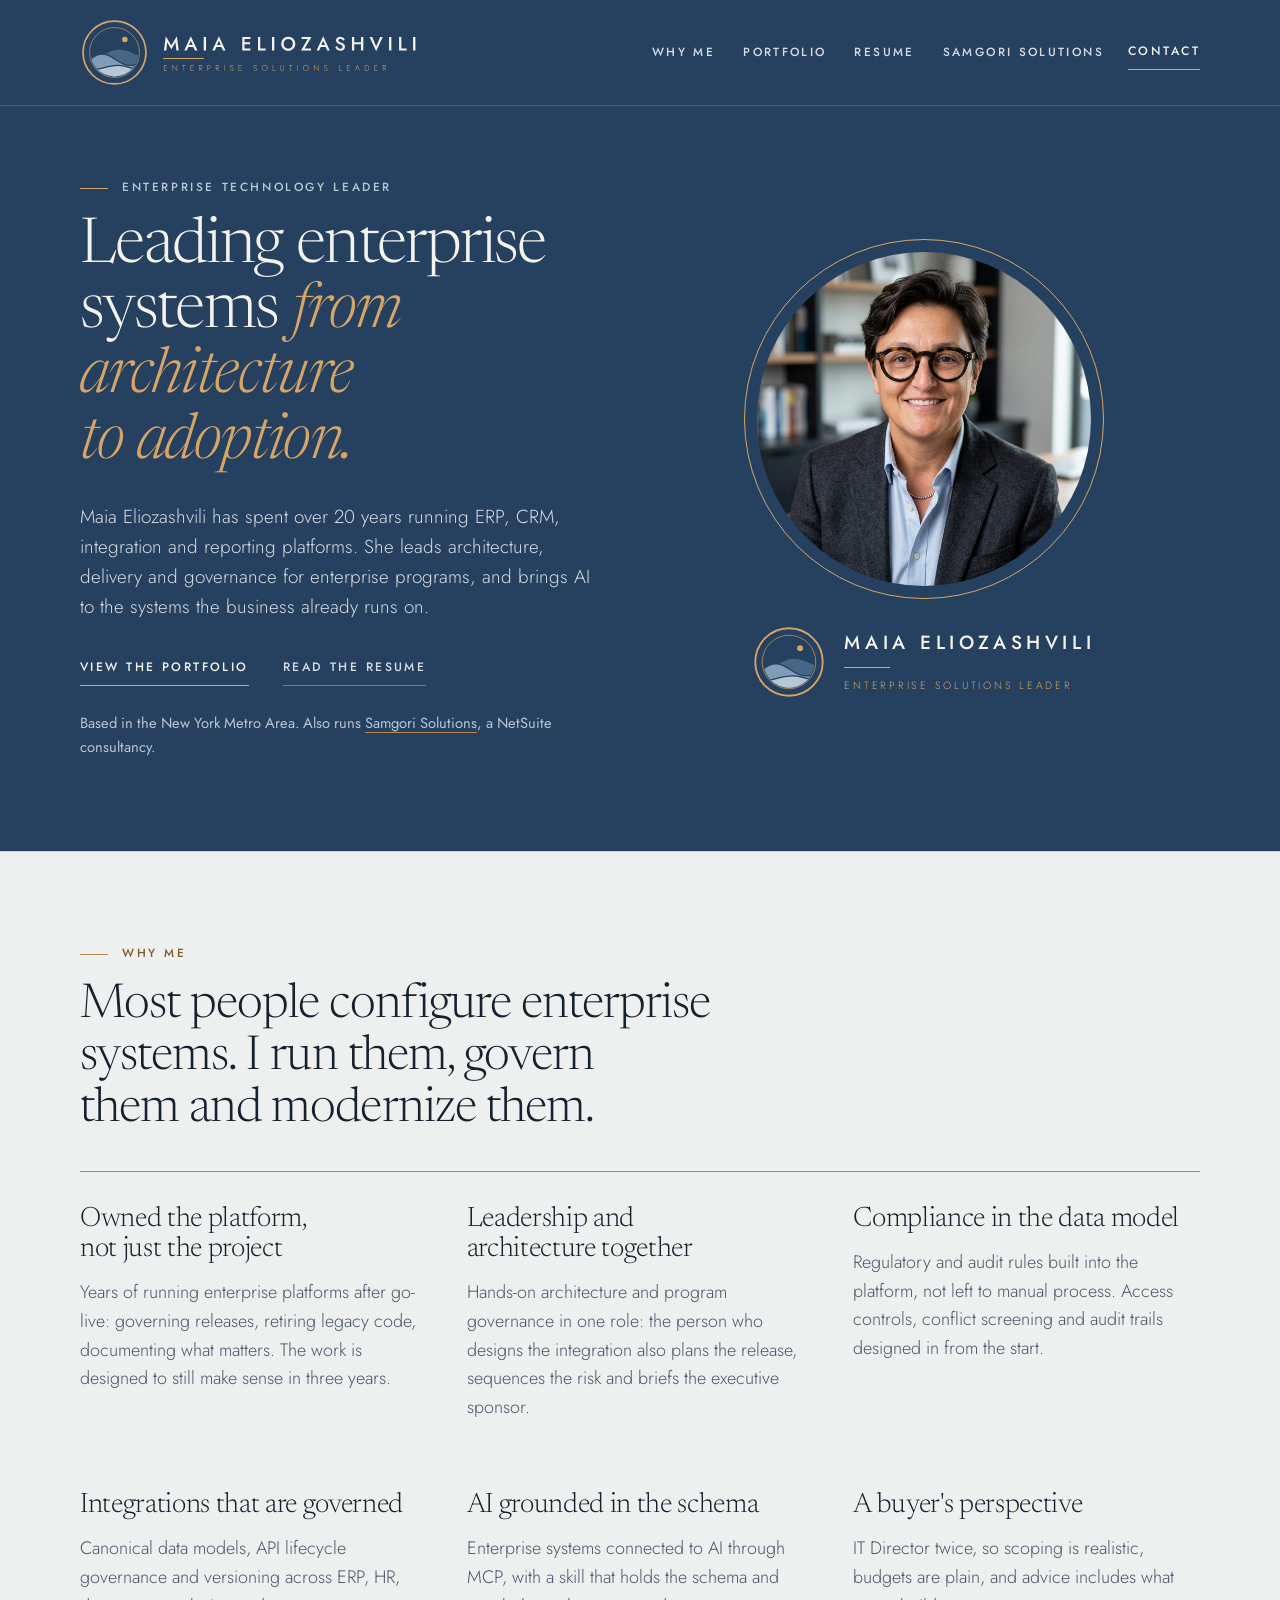
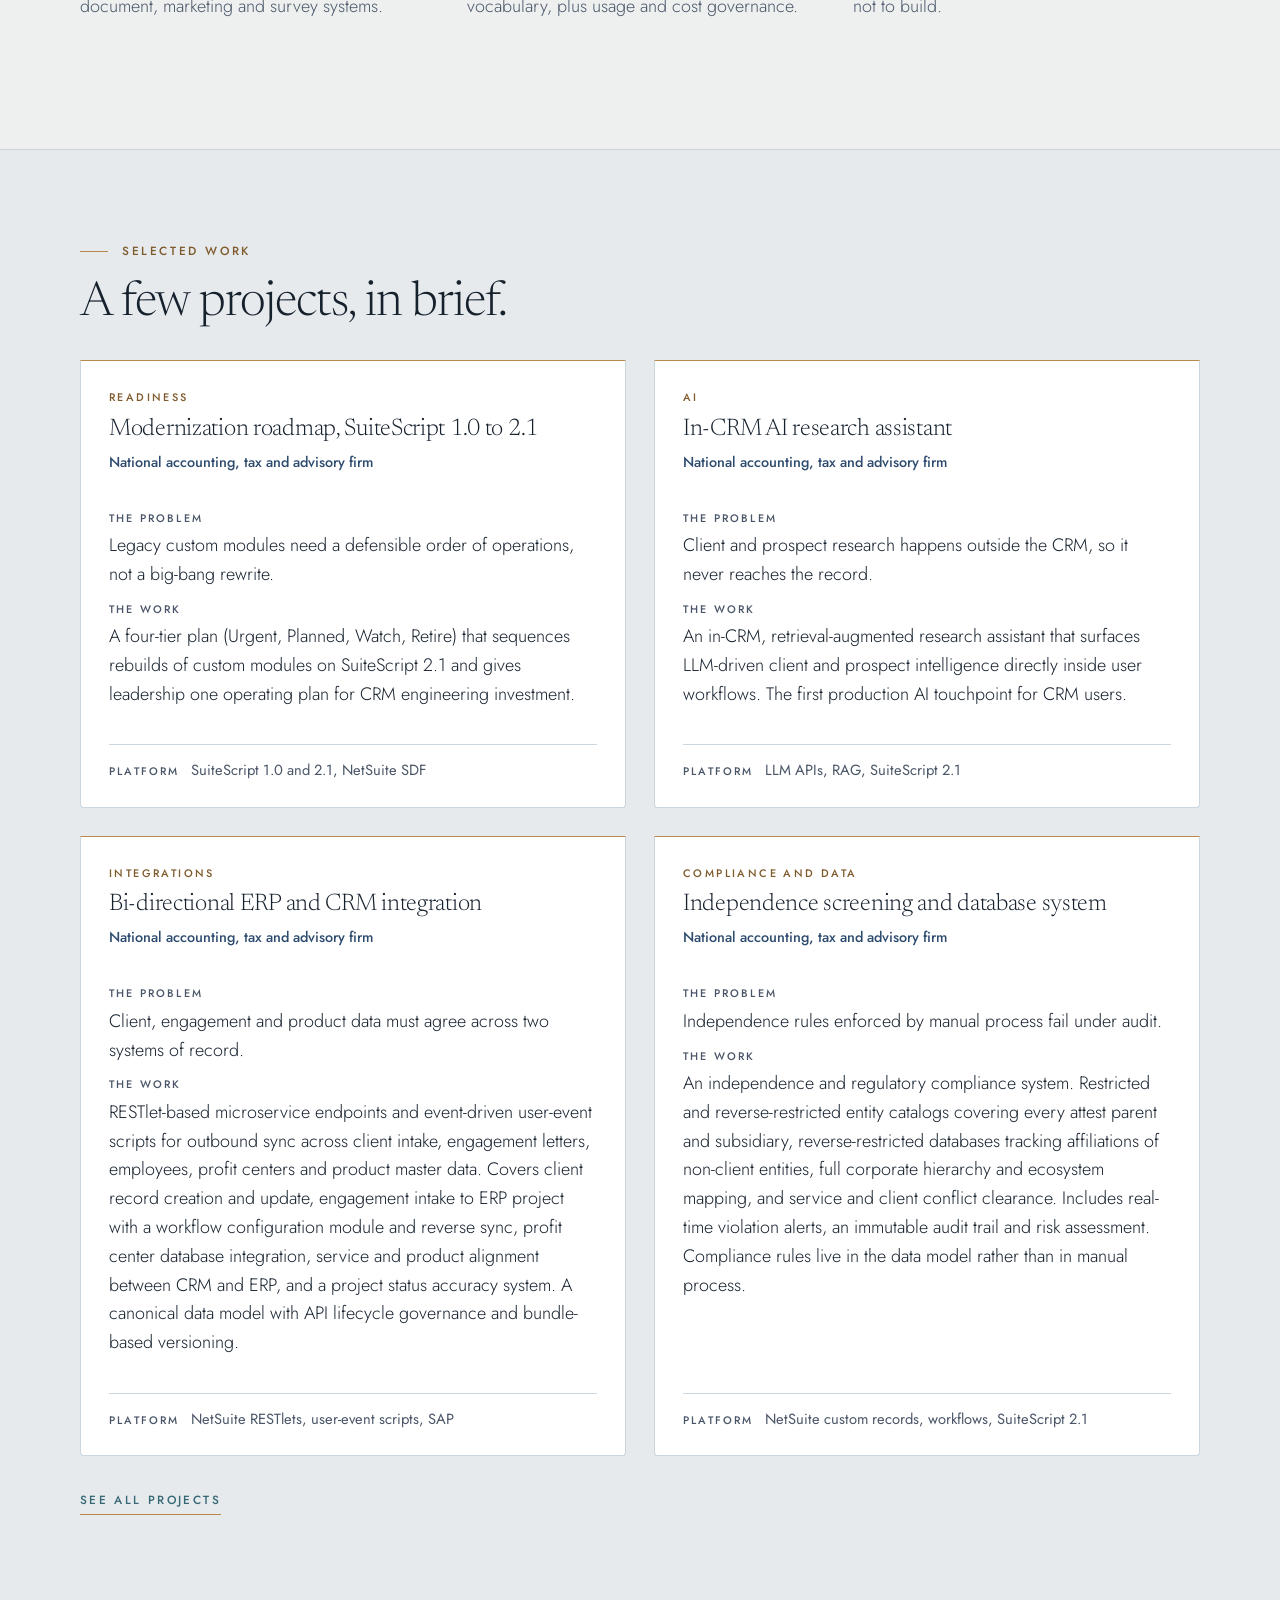
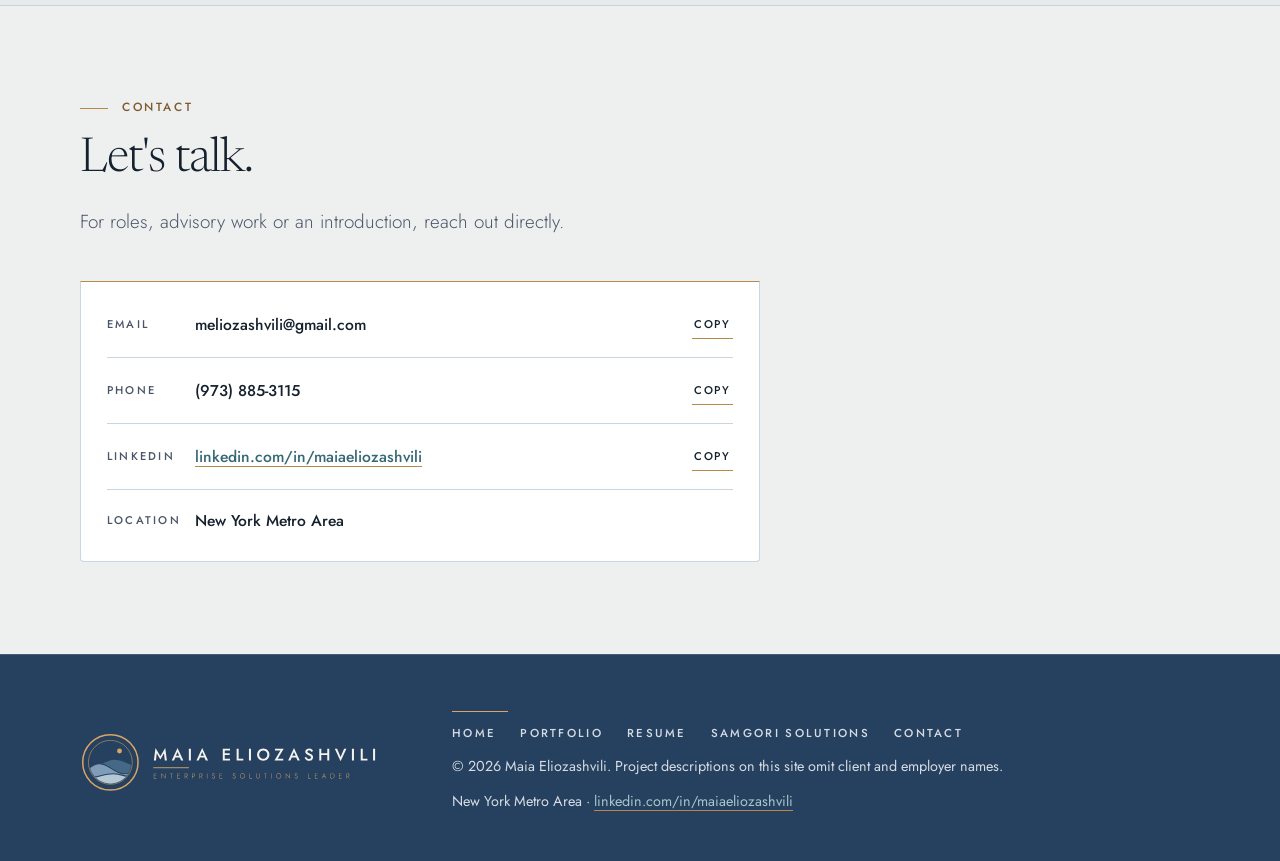
==== commit f4a56bc3: "Add Samgori Solutions to the header and footer menus Opens www.samgorisolutions.com in a new tab.  C" ====
--- a/public/index.html
+++ b/public/index.html
@@ -20,7 +20,7 @@
 <path d="M0 44 C6 37 12 33 20 34 C32 36 38 47 50 47 C56 47 60 45 64 44 V70 H0Z" fill="#7F9DB8" stroke="#26405F" stroke-width="1.5" stroke-linejoin="round"/>
 <path d="M0 53 C14 53 22 47 36 47 C48 47 54 53 64 51 V70 H0Z" fill="#B4C8D6" stroke="#26405F" stroke-width="1.5" stroke-linejoin="round"/>
 <circle cx="44" cy="17" r="3.2" fill="#D7A667"/></g></g><path d="M83.952 21.906 87.999 28.765 92.065 21.906 92.977 30.0H95.295L93.471 16.035L87.999 25.060000000000002L82.546 16.035L80.722 30.0H83.04ZM109.6790625 26.58 111.1990625 30.0H113.7450625L107.2280625 15.959L100.7300625 30.0H103.2570625L104.7770625 26.58ZM107.2280625 20.462 109.0520625 24.68H105.4230625ZM119.921125 16.700000000000003V30.0H122.201125V16.700000000000003ZM137.3261875 26.58 138.8461875 30.0H141.3921875L134.8751875 15.959L128.3771875 30.0H130.9041875L132.42418750000002 26.58ZM134.8751875 20.462 136.6991875 24.68H133.0701875ZM157.9243125 16.700000000000003V30.0H166.0183125V28.024H160.12831250000002V23.844H165.6383125V21.906H160.12831250000002V18.676000000000002H166.0183125V16.700000000000003ZM173.42937500000002 16.700000000000003V30.0H180.95337500000002V27.986H175.671375V16.700000000000003ZM187.22443750000002 16.700000000000003V30.0H189.50443750000002V16.700000000000003ZM198.72050000000004 23.35Q198.72050000000004 21.982 199.30950000000004 20.9085Q199.89850000000004 19.835 200.91500000000002 19.227Q201.93150000000003 18.619 203.24250000000004 18.619Q204.59150000000002 18.619 205.60800000000003 19.227Q206.62450000000004 19.835 207.19450000000003 20.9085Q207.76450000000003 21.982 207.76450000000003 23.35Q207.76450000000003 24.718 207.18500000000003 25.782Q206.60550000000003 26.846 205.58900000000006 27.4635Q204.57250000000005 28.081 203.24250000000004 28.081Q201.93150000000003 28.081 200.91500000000002 27.4635Q199.89850000000004 26.846 199.30950000000004 25.782Q198.72050000000004 24.718 198.72050000000004 23.35ZM196.34550000000004 23.35Q196.34550000000004 24.832 196.85850000000005 26.105Q197.37150000000003 27.378 198.30250000000004 28.308999999999997Q199.23350000000005 29.24 200.49700000000004 29.7625Q201.76050000000004 30.285 203.24250000000004 30.285Q204.76250000000005 30.285 206.01650000000004 29.7625Q207.27050000000003 29.24 208.20150000000004 28.308999999999997Q209.13250000000005 27.378 209.64550000000003 26.105Q210.15850000000003 24.832 210.15850000000003 23.35Q210.15850000000003 21.849 209.64550000000003 20.595Q209.13250000000005 19.341 208.19200000000004 18.4195Q207.25150000000002 17.498 205.99750000000003 16.975500000000004Q204.74350000000004 16.453000000000003 203.24250000000004 16.453000000000003Q201.77950000000004 16.453000000000003 200.51600000000002 16.975500000000004Q199.25250000000003 17.498 198.312 18.4195Q197.37150000000003 19.341 196.85850000000005 20.595Q196.34550000000004 21.849 196.34550000000004 23.35ZM216.37256250000004 18.771H222.45256250000003L215.78356250000004 30.0H225.62556250000003V27.986H219.43156250000004L226.13856250000003 16.700000000000003H216.37256250000004ZM240.12362500000003 26.58 241.64362500000004 30.0H244.18962500000004L237.67262500000004 15.959L231.17462500000002 30.0H233.70162500000004L235.22162500000005 26.58ZM237.67262500000004 20.462 239.49662500000002 24.68H235.86762500000003ZM251.23968750000003 25.706 249.56768750000003 26.884Q250.00468750000005 27.796 250.75518750000003 28.575Q251.50568750000002 29.354 252.50318750000002 29.819499999999998Q253.50068750000003 30.285 254.65968750000005 30.285Q255.51468750000004 30.285 256.30318750000004 30.009500000000003Q257.09168750000003 29.734 257.71868750000004 29.2305Q258.34568750000005 28.727 258.71618750000005 27.986Q259.08668750000004 27.245 259.08668750000004 26.314Q259.08668750000004 25.44 258.78268750000007 24.7845Q258.47868750000004 24.129 257.99418750000007 23.654000000000003Q257.50968750000004 23.179000000000002 256.91118750000004 22.856Q256.31268750000004 22.533 255.70468750000003 22.323999999999998Q254.64068750000004 21.944000000000003 253.97568750000005 21.583000000000002Q253.31068750000003 21.222 252.99718750000005 20.8135Q252.68368750000005 20.405 252.68368750000005 19.892Q252.68368750000005 19.322000000000003 253.12068750000003 18.8945Q253.55768750000004 18.467 254.48868750000003 18.467Q255.15368750000005 18.467 255.65718750000005 18.7235Q256.16068750000005 18.98 256.54068750000005 19.4075Q256.92068750000004 19.835 257.18668750000006 20.329L258.9916875 19.303Q258.66868750000003 18.6 258.06068750000003 17.954Q257.4526875 17.308 256.5786875 16.8805Q255.70468750000003 16.453000000000003 254.52668750000004 16.453000000000003Q253.32968750000003 16.453000000000003 252.38918750000005 16.909000000000002Q251.44868750000003 17.365000000000002 250.89768750000002 18.1725Q250.34668750000003 18.98 250.34668750000003 20.044Q250.34668750000003 20.975 250.70768750000002 21.6305Q251.06868750000004 22.286 251.61968750000005 22.7325Q252.17068750000004 23.179000000000002 252.77868750000005 23.4735Q253.38668750000005 23.768 253.88068750000002 23.939Q254.71668750000003 24.243000000000002 255.36268750000005 24.5565Q256.00868750000006 24.87 256.36018750000005 25.316499999999998Q256.71168750000004 25.762999999999998 256.71168750000004 26.485Q256.71168750000004 27.283 256.14168750000005 27.777Q255.57168750000002 28.271 254.65968750000005 28.271Q253.91868750000003 28.271 253.30118750000003 27.948Q252.68368750000005 27.625 252.18018750000005 27.055Q251.67668750000004 26.485 251.23968750000003 25.706ZM274.95275000000004 16.700000000000003V21.83H268.26475000000005V16.700000000000003H266.0227500000001V30.0H268.26475000000005V23.901H274.95275000000004V30.0H277.19475000000006V16.700000000000003ZM289.88781250000005 26.048000000000002 285.97381250000007 16.700000000000003H283.38981250000006L289.88781250000005 30.741L296.40481250000005 16.700000000000003H293.80181250000004ZM302.58087500000005 16.700000000000003V30.0H304.860875V16.700000000000003ZM312.46193750000003 16.700000000000003V30.0H319.9859375V27.986H314.7039375V16.700000000000003ZM326.257 16.700000000000003V30.0H328.537V16.700000000000003Z" fill="#F4F2ED"/><path d="M80 38 H120" stroke="#D7A667" stroke-width="1"/><path d="M80.672 44.4V50.0H83.68V49.584H81.112V47.136H83.52V46.72H81.112V44.816H83.68V44.4ZM93.31138461538461 44.4V49.088L89.05538461538461 44.184V50.0H89.49538461538461V45.328L93.75138461538461 50.216V44.4ZM98.64676923076922 44.816H100.11876923076923V50.0H100.55876923076923V44.816H102.03076923076922V44.4H98.64676923076922ZM106.92615384615384 44.4V50.0H109.93415384615385V49.584H107.36615384615384V47.136H109.77415384615384V46.72H107.36615384615384V44.816H109.93415384615385V44.4ZM115.30953846153845 44.4V50.0H115.74953846153845V47.648H116.48553846153845L118.11753846153846 50.0H118.66153846153846L116.95753846153845 47.624Q117.28553846153845 47.584 117.56553846153845 47.456Q117.98953846153846 47.272 118.23753846153846 46.903999999999996Q118.48553846153845 46.536 118.48553846153845 46.024Q118.48553846153845 45.504 118.23753846153846 45.144Q117.98953846153846 44.784 117.56153846153845 44.592Q117.13353846153845 44.4 116.58953846153845 44.4ZM115.74953846153845 47.256V44.792H116.58953846153845Q117.01353846153846 44.792 117.34153846153845 44.936Q117.66953846153845 45.08 117.85753846153845 45.352000000000004Q118.04553846153846 45.624 118.04553846153846 46.024Q118.04553846153846 46.424 117.86153846153846 46.7Q117.67753846153846 46.976 117.34553846153847 47.116Q117.01353846153846 47.256 116.58953846153845 47.256ZM123.60492307692307 44.4V50.0H124.04492307692307V47.712H124.91692307692307Q125.44492307692308 47.712 125.85692307692307 47.516000000000005Q126.26892307692307 47.32 126.50892307692308 46.944Q126.74892307692308 46.568 126.74892307692308 46.056Q126.74892307692308 45.536 126.50892307692308 45.168Q126.26892307692307 44.8 125.85692307692307 44.599999999999994Q125.44492307692308 44.4 124.91692307692307 44.4ZM124.04492307692307 47.296V44.816H124.91692307692307Q125.53292307692307 44.816 125.91692307692307 45.132000000000005Q126.30092307692307 45.448 126.30092307692307 46.056Q126.30092307692307 46.656 125.91692307692307 46.976Q125.53292307692307 47.296 124.91692307692307 47.296ZM131.8843076923077 44.4V50.0H132.32430769230768V47.648H133.0603076923077L134.69230769230768 50.0H135.2363076923077L133.53230769230768 47.624Q133.86030769230769 47.584 134.1403076923077 47.456Q134.5643076923077 47.272 134.81230769230768 46.903999999999996Q135.0603076923077 46.536 135.0603076923077 46.024Q135.0603076923077 45.504 134.81230769230768 45.144Q134.5643076923077 44.784 134.1363076923077 44.592Q133.7083076923077 44.4 133.1643076923077 44.4ZM132.32430769230768 47.256V44.792H133.1643076923077Q133.5883076923077 44.792 133.9163076923077 44.936Q134.2443076923077 45.08 134.4323076923077 45.352000000000004Q134.62030769230768 45.624 134.62030769230768 46.024Q134.62030769230768 46.424 134.43630769230768 46.7Q134.25230769230768 46.976 133.9203076923077 47.116Q133.5883076923077 47.256 133.1643076923077 47.256ZM140.16369230769232 44.4V50.0H140.6036923076923V44.4ZM146.0830769230769 48.384 145.72307692307692 48.608Q145.8590769230769 49.0 146.10707692307693 49.336Q146.35507692307692 49.672 146.72307692307692 49.872Q147.0910769230769 50.072 147.5790769230769 50.072Q147.9230769230769 50.072 148.2190769230769 49.964Q148.51507692307692 49.856 148.73507692307692 49.652Q148.95507692307692 49.448 149.0790769230769 49.168Q149.2030769230769 48.888 149.2030769230769 48.544Q149.2030769230769 48.176 149.0750769230769 47.908Q148.9470769230769 47.64 148.7430769230769 47.448Q148.53907692307692 47.256 148.2910769230769 47.128Q148.0430769230769 47.0 147.8110769230769 46.912Q147.3630769230769 46.752 147.0590769230769 46.572Q146.7550769230769 46.392 146.6030769230769 46.168000000000006Q146.45107692307693 45.944 146.45107692307693 45.632Q146.45107692307693 45.256 146.71507692307694 45.004000000000005Q146.97907692307692 44.752 147.46707692307692 44.752Q147.8350769230769 44.752 148.08307692307693 44.891999999999996Q148.33107692307692 45.032 148.4950769230769 45.239999999999995Q148.65907692307692 45.448 148.74707692307692 45.664L149.1310769230769 45.448Q149.0190769230769 45.176 148.8030769230769 44.92Q148.58707692307692 44.664 148.26307692307694 44.496Q147.93907692307693 44.328 147.49107692307692 44.328Q147.0590769230769 44.328 146.7150769230769 44.5Q146.3710769230769 44.672 146.17907692307693 44.98Q145.98707692307693 45.288 145.98707692307693 45.688Q145.98707692307693 46.048 146.1270769230769 46.304Q146.2670769230769 46.56 146.4910769230769 46.74Q146.7150769230769 46.92 146.97507692307693 47.044Q147.23507692307692 47.168 147.47507692307693 47.256Q147.79507692307692 47.376 148.08707692307692 47.532Q148.37907692307692 47.688 148.56307692307692 47.936Q148.74707692307692 48.184 148.74707692307692 48.592Q148.74707692307692 49.056 148.43907692307693 49.355999999999995Q148.1310769230769 49.656 147.58707692307692 49.656Q147.18707692307692 49.656 146.8990769230769 49.483999999999995Q146.61107692307692 49.312 146.41507692307692 49.024Q146.21907692307693 48.736 146.0830769230769 48.384ZM154.3464615384615 44.4V50.0H157.35446153846152V49.584H154.7864615384615V47.136H157.19446153846152V46.72H154.7864615384615V44.816H157.35446153846152V44.4ZM169.28123076923075 48.384 168.92123076923076 48.608Q169.05723076923076 49.0 169.30523076923077 49.336Q169.55323076923077 49.672 169.92123076923076 49.872Q170.28923076923076 50.072 170.77723076923075 50.072Q171.12123076923075 50.072 171.41723076923074 49.964Q171.71323076923076 49.856 171.93323076923076 49.652Q172.15323076923076 49.448 172.27723076923075 49.168Q172.40123076923075 48.888 172.40123076923075 48.544Q172.40123076923075 48.176 172.27323076923074 47.908Q172.14523076923075 47.64 171.94123076923074 47.448Q171.73723076923076 47.256 171.48923076923074 47.128Q171.24123076923075 47.0 171.00923076923075 46.912Q170.56123076923075 46.752 170.25723076923074 46.572Q169.95323076923074 46.392 169.80123076923076 46.168000000000006Q169.64923076923077 45.944 169.64923076923077 45.632Q169.64923076923077 45.256 169.91323076923078 45.004000000000005Q170.17723076923076 44.752 170.66523076923076 44.752Q171.03323076923076 44.752 171.28123076923077 44.891999999999996Q171.52923076923076 45.032 171.69323076923075 45.239999999999995Q171.85723076923077 45.448 171.94523076923076 45.664L172.32923076923075 45.448Q172.21723076923075 45.176 172.00123076923074 44.92Q171.78523076923076 44.664 171.46123076923078 44.496Q171.13723076923077 44.328 170.68923076923076 44.328Q170.25723076923074 44.328 169.91323076923075 44.5Q169.56923076923076 44.672 169.37723076923078 44.98Q169.18523076923077 45.288 169.18523076923077 45.688Q169.18523076923077 46.048 169.32523076923076 46.304Q169.46523076923074 46.56 169.68923076923073 46.74Q169.91323076923075 46.92 170.17323076923077 47.044Q170.43323076923076 47.168 170.67323076923077 47.256Q170.99323076923076 47.376 171.28523076923076 47.532Q171.57723076923077 47.688 171.76123076923076 47.936Q171.94523076923076 48.184 171.94523076923076 48.592Q171.94523076923076 49.056 171.63723076923077 49.355999999999995Q171.32923076923075 49.656 170.78523076923076 49.656Q170.38523076923076 49.656 170.09723076923075 49.483999999999995Q169.80923076923077 49.312 169.61323076923077 49.024Q169.41723076923077 48.736 169.28123076923075 48.384ZM177.68861538461536 47.2Q177.68861538461536 46.496 177.98861538461534 45.948Q178.28861538461535 45.4 178.81261538461536 45.084Q179.33661538461536 44.768 180.00861538461535 44.768Q180.68061538461535 44.768 181.20461538461535 45.084Q181.72861538461535 45.4 182.02461538461534 45.948Q182.32061538461537 46.496 182.32061538461537 47.2Q182.32061538461537 47.896 182.02461538461534 48.448Q181.72861538461535 49.0 181.20461538461535 49.316Q180.68061538461535 49.632 180.00861538461535 49.632Q179.33661538461536 49.632 178.81261538461536 49.316Q178.28861538461535 49.0 177.98861538461534 48.448Q177.68861538461536 47.896 177.68861538461536 47.2ZM177.22461538461536 47.2Q177.22461538461536 47.816 177.43261538461536 48.34Q177.64061538461536 48.864 178.01661538461536 49.251999999999995Q178.39261538461537 49.64 178.90061538461538 49.856Q179.40861538461536 50.072 180.00861538461535 50.072Q180.60861538461535 50.072 181.11661538461536 49.856Q181.62461538461537 49.64 182.00061538461534 49.251999999999995Q182.37661538461535 48.864 182.58461538461535 48.34Q182.79261538461535 47.816 182.79261538461535 47.2Q182.79261538461535 46.584 182.58461538461535 46.06Q182.37661538461535 45.536 182.00061538461534 45.147999999999996Q181.62461538461537 44.76 181.11661538461536 44.544Q180.60861538461535 44.328 180.00861538461535 44.328Q179.40861538461536 44.328 178.90061538461538 44.544Q178.39261538461537 44.76 178.01661538461536 45.147999999999996Q177.64061538461536 45.536 177.43261538461536 46.06Q177.22461538461536 46.584 177.22461538461536 47.2ZM187.92799999999997 44.4V50.0H190.67999999999998V49.584H188.36799999999997V44.4ZM195.5353846153846 44.4V48.192Q195.5353846153846 48.608 195.6553846153846 48.956Q195.7753846153846 49.304 196.0073846153846 49.552Q196.2393846153846 49.8 196.5713846153846 49.94Q196.9033846153846 50.08 197.3273846153846 50.08Q197.7513846153846 50.08 198.0833846153846 49.94Q198.4153846153846 49.8 198.6473846153846 49.552Q198.8793846153846 49.304 198.9993846153846 48.956Q199.1193846153846 48.608 199.1193846153846 48.192V44.4H198.6793846153846V48.192Q198.6793846153846 48.864 198.3273846153846 49.263999999999996Q197.9753846153846 49.664 197.3273846153846 49.664Q196.6793846153846 49.664 196.3273846153846 49.263999999999996Q195.9753846153846 48.864 195.9753846153846 48.192V44.4ZM203.9747692307692 44.816H205.4467692307692V50.0H205.8867692307692V44.816H207.3587692307692V44.4H203.9747692307692ZM212.23815384615384 44.4V50.0H212.67815384615383V44.4ZM218.26153846153844 47.2Q218.26153846153844 46.496 218.56153846153842 45.948Q218.86153846153843 45.4 219.38553846153843 45.084Q219.90953846153843 44.768 220.58153846153843 44.768Q221.25353846153843 44.768 221.77753846153843 45.084Q222.30153846153843 45.4 222.59753846153842 45.948Q222.89353846153844 46.496 222.89353846153844 47.2Q222.89353846153844 47.896 222.59753846153842 48.448Q222.30153846153843 49.0 221.77753846153843 49.316Q221.25353846153843 49.632 220.58153846153843 49.632Q219.90953846153843 49.632 219.38553846153843 49.316Q218.86153846153843 49.0 218.56153846153842 48.448Q218.26153846153844 47.896 218.26153846153844 47.2ZM217.79753846153844 47.2Q217.79753846153844 47.816 218.00553846153844 48.34Q218.21353846153843 48.864 218.58953846153844 49.251999999999995Q218.96553846153844 49.64 219.47353846153845 49.856Q219.98153846153843 50.072 220.58153846153843 50.072Q221.18153846153842 50.072 221.68953846153843 49.856Q222.19753846153844 49.64 222.57353846153842 49.251999999999995Q222.94953846153842 48.864 223.15753846153842 48.34Q223.36553846153842 47.816 223.36553846153842 47.2Q223.36553846153842 46.584 223.15753846153842 46.06Q222.94953846153842 45.536 222.57353846153842 45.147999999999996Q222.19753846153844 44.76 221.68953846153843 44.544Q221.18153846153842 44.328 220.58153846153843 44.328Q219.98153846153843 44.328 219.47353846153845 44.544Q218.96553846153844 44.76 218.58953846153844 45.147999999999996Q218.21353846153843 45.536 218.00553846153844 46.06Q217.79753846153844 46.584 217.79753846153844 47.2ZM232.75692307692304 44.4V49.088L228.50092307692304 44.184V50.0H228.94092307692304V45.328L233.19692307692304 50.216V44.4ZM238.69230769230765 48.384 238.33230769230767 48.608Q238.46830769230766 49.0 238.71630769230768 49.336Q238.96430769230767 49.672 239.33230769230767 49.872Q239.70030769230766 50.072 240.18830769230766 50.072Q240.53230769230765 50.072 240.82830769230765 49.964Q241.12430769230767 49.856 241.34430769230767 49.652Q241.56430769230766 49.448 241.68830769230766 49.168Q241.81230769230766 48.888 241.81230769230766 48.544Q241.81230769230766 48.176 241.68430769230764 47.908Q241.55630769230766 47.64 241.35230769230765 47.448Q241.14830769230767 47.256 240.90030769230765 47.128Q240.65230769230766 47.0 240.42030769230766 46.912Q239.97230769230765 46.752 239.66830769230765 46.572Q239.36430769230765 46.392 239.21230769230766 46.168000000000006Q239.06030769230767 45.944 239.06030769230767 45.632Q239.06030769230767 45.256 239.32430769230768 45.004000000000005Q239.58830769230767 44.752 240.07630769230767 44.752Q240.44430769230766 44.752 240.69230769230768 44.891999999999996Q240.94030769230767 45.032 241.10430769230766 45.239999999999995Q241.26830769230767 45.448 241.35630769230767 45.664L241.74030769230765 45.448Q241.62830769230766 45.176 241.41230769230765 44.92Q241.19630769230767 44.664 240.8723076923077 44.496Q240.54830769230767 44.328 240.10030769230767 44.328Q239.66830769230765 44.328 239.32430769230766 44.5Q238.98030769230766 44.672 238.78830769230768 44.98Q238.59630769230768 45.288 238.59630769230768 45.688Q238.59630769230768 46.048 238.73630769230766 46.304Q238.87630769230765 46.56 239.10030769230764 46.74Q239.32430769230766 46.92 239.58430769230768 47.044Q239.84430769230767 47.168 240.08430769230768 47.256Q240.40430769230767 47.376 240.69630769230767 47.532Q240.98830769230767 47.688 241.17230769230767 47.936Q241.35630769230767 48.184 241.35630769230767 48.592Q241.35630769230767 49.056 241.04830769230767 49.355999999999995Q240.74030769230765 49.656 240.19630769230767 49.656Q239.79630769230766 49.656 239.50830769230765 49.483999999999995Q239.22030769230767 49.312 239.02430769230767 49.024Q238.82830769230767 48.736 238.69230769230765 48.384ZM253.4670769230769 44.4V50.0H256.2190769230769V49.584H253.9070769230769V44.4ZM261.1144615384615 44.4V50.0H264.1224615384615V49.584H261.5544615384615V47.136H263.96246153846147V46.72H261.5544615384615V44.816H264.1224615384615V44.4ZM272.56984615384613 48.12 273.3458461538461 50.0H273.8418461538461L271.3698461538461 44.184L268.8978461538461 50.0H269.3938461538461L270.1618461538461 48.12ZM271.3698461538461 45.2 272.4018461538461 47.704H270.3378461538461ZM278.6972307692307 44.4V50.0H280.2172307692307Q281.03323076923067 50.0 281.6532307692307 49.647999999999996Q282.2732307692307 49.296 282.6212307692307 48.668Q282.9692307692307 48.04 282.9692307692307 47.2Q282.9692307692307 46.36 282.6212307692307 45.732Q282.2732307692307 45.104 281.6532307692307 44.751999999999995Q281.03323076923067 44.4 280.2172307692307 44.4ZM279.1372307692307 49.56V44.84H280.2172307692307Q280.7372307692307 44.84 281.1652307692307 45.008Q281.5932307692307 45.176 281.89723076923065 45.484Q282.2012307692307 45.792 282.3652307692307 46.228Q282.5292307692307 46.664 282.5292307692307 47.2Q282.5292307692307 47.736 282.3652307692307 48.172Q282.2012307692307 48.608 281.89723076923065 48.916Q281.5932307692307 49.224 281.1652307692307 49.391999999999996Q280.7372307692307 49.56 280.2172307692307 49.56ZM288.10461538461533 44.4V50.0H291.1126153846153V49.584H288.5446153846153V47.136H290.9526153846153V46.72H288.5446153846153V44.816H291.1126153846153V44.4ZM296.48799999999994 44.4V50.0H296.92799999999994V47.648H297.66399999999993L299.29599999999994 50.0H299.8399999999999L298.1359999999999 47.624Q298.46399999999994 47.584 298.7439999999999 47.456Q299.1679999999999 47.272 299.41599999999994 46.903999999999996Q299.66399999999993 46.536 299.66399999999993 46.024Q299.66399999999993 45.504 299.41599999999994 45.144Q299.1679999999999 44.784 298.7399999999999 44.592Q298.3119999999999 44.4 297.7679999999999 44.4ZM296.92799999999994 47.256V44.792H297.7679999999999Q298.1919999999999 44.792 298.51999999999987 44.936Q298.8479999999999 45.08 299.03599999999994 45.352000000000004Q299.22399999999993 45.624 299.22399999999993 46.024Q299.22399999999993 46.424 299.03999999999996 46.7Q298.85599999999994 46.976 298.5239999999999 47.116Q298.1919999999999 47.256 297.7679999999999 47.256Z" fill="#D7A667"/></svg></a>
-    <nav class="nav" aria-label="Primary"><a class="nav-link" href="#why-me">Why me</a><a class="nav-link" href="portfolio.html">Portfolio</a><a class="nav-link" href="resume.html">Resume</a></nav>
+    <nav class="nav" aria-label="Primary"><a class="nav-link" href="#why-me">Why me</a><a class="nav-link" href="portfolio.html">Portfolio</a><a class="nav-link" href="resume.html">Resume</a><a class="nav-link" href="https://www.samgorisolutions.com" target="_blank" rel="noopener">Samgori Solutions</a></nav>
     <a class="btn head-cta" href="#contact"><span class="long">Contact</span><span class="short">Contact</span></a>
   </div></header>
 <main id="top">
@@ -100,7 +100,7 @@
 <path d="M0 53 C14 53 22 47 36 47 C48 47 54 53 64 51 V70 H0Z" fill="#B4C8D6" stroke="#26405F" stroke-width="1.5" stroke-linejoin="round"/>
 <circle cx="44" cy="17" r="3.2" fill="#D7A667"/></g></g><path d="M83.952 21.906 87.999 28.765 92.065 21.906 92.977 30.0H95.295L93.471 16.035L87.999 25.060000000000002L82.546 16.035L80.722 30.0H83.04ZM109.6790625 26.58 111.1990625 30.0H113.7450625L107.2280625 15.959L100.7300625 30.0H103.2570625L104.7770625 26.58ZM107.2280625 20.462 109.0520625 24.68H105.4230625ZM119.921125 16.700000000000003V30.0H122.201125V16.700000000000003ZM137.3261875 26.58 138.8461875 30.0H141.3921875L134.8751875 15.959L128.3771875 30.0H130.9041875L132.42418750000002 26.58ZM134.8751875 20.462 136.6991875 24.68H133.0701875ZM157.9243125 16.700000000000003V30.0H166.0183125V28.024H160.12831250000002V23.844H165.6383125V21.906H160.12831250000002V18.676000000000002H166.0183125V16.700000000000003ZM173.42937500000002 16.700000000000003V30.0H180.95337500000002V27.986H175.671375V16.700000000000003ZM187.22443750000002 16.700000000000003V30.0H189.50443750000002V16.700000000000003ZM198.72050000000004 23.35Q198.72050000000004 21.982 199.30950000000004 20.9085Q199.89850000000004 19.835 200.91500000000002 19.227Q201.93150000000003 18.619 203.24250000000004 18.619Q204.59150000000002 18.619 205.60800000000003 19.227Q206.62450000000004 19.835 207.19450000000003 20.9085Q207.76450000000003 21.982 207.76450000000003 23.35Q207.76450000000003 24.718 207.18500000000003 25.782Q206.60550000000003 26.846 205.58900000000006 27.4635Q204.57250000000005 28.081 203.24250000000004 28.081Q201.93150000000003 28.081 200.91500000000002 27.4635Q199.89850000000004 26.846 199.30950000000004 25.782Q198.72050000000004 24.718 198.72050000000004 23.35ZM196.34550000000004 23.35Q196.34550000000004 24.832 196.85850000000005 26.105Q197.37150000000003 27.378 198.30250000000004 28.308999999999997Q199.23350000000005 29.24 200.49700000000004 29.7625Q201.76050000000004 30.285 203.24250000000004 30.285Q204.76250000000005 30.285 206.01650000000004 29.7625Q207.27050000000003 29.24 208.20150000000004 28.308999999999997Q209.13250000000005 27.378 209.64550000000003 26.105Q210.15850000000003 24.832 210.15850000000003 23.35Q210.15850000000003 21.849 209.64550000000003 20.595Q209.13250000000005 19.341 208.19200000000004 18.4195Q207.25150000000002 17.498 205.99750000000003 16.975500000000004Q204.74350000000004 16.453000000000003 203.24250000000004 16.453000000000003Q201.77950000000004 16.453000000000003 200.51600000000002 16.975500000000004Q199.25250000000003 17.498 198.312 18.4195Q197.37150000000003 19.341 196.85850000000005 20.595Q196.34550000000004 21.849 196.34550000000004 23.35ZM216.37256250000004 18.771H222.45256250000003L215.78356250000004 30.0H225.62556250000003V27.986H219.43156250000004L226.13856250000003 16.700000000000003H216.37256250000004ZM240.12362500000003 26.58 241.64362500000004 30.0H244.18962500000004L237.67262500000004 15.959L231.17462500000002 30.0H233.70162500000004L235.22162500000005 26.58ZM237.67262500000004 20.462 239.49662500000002 24.68H235.86762500000003ZM251.23968750000003 25.706 249.56768750000003 26.884Q250.00468750000005 27.796 250.75518750000003 28.575Q251.50568750000002 29.354 252.50318750000002 29.819499999999998Q253.50068750000003 30.285 254.65968750000005 30.285Q255.51468750000004 30.285 256.30318750000004 30.009500000000003Q257.09168750000003 29.734 257.71868750000004 29.2305Q258.34568750000005 28.727 258.71618750000005 27.986Q259.08668750000004 27.245 259.08668750000004 26.314Q259.08668750000004 25.44 258.78268750000007 24.7845Q258.47868750000004 24.129 257.99418750000007 23.654000000000003Q257.50968750000004 23.179000000000002 256.91118750000004 22.856Q256.31268750000004 22.533 255.70468750000003 22.323999999999998Q254.64068750000004 21.944000000000003 253.97568750000005 21.583000000000002Q253.31068750000003 21.222 252.99718750000005 20.8135Q252.68368750000005 20.405 252.68368750000005 19.892Q252.68368750000005 19.322000000000003 253.12068750000003 18.8945Q253.55768750000004 18.467 254.48868750000003 18.467Q255.15368750000005 18.467 255.65718750000005 18.7235Q256.16068750000005 18.98 256.54068750000005 19.4075Q256.92068750000004 19.835 257.18668750000006 20.329L258.9916875 19.303Q258.66868750000003 18.6 258.06068750000003 17.954Q257.4526875 17.308 256.5786875 16.8805Q255.70468750000003 16.453000000000003 254.52668750000004 16.453000000000003Q253.32968750000003 16.453000000000003 252.38918750000005 16.909000000000002Q251.44868750000003 17.365000000000002 250.89768750000002 18.1725Q250.34668750000003 18.98 250.34668750000003 20.044Q250.34668750000003 20.975 250.70768750000002 21.6305Q251.06868750000004 22.286 251.61968750000005 22.7325Q252.17068750000004 23.179000000000002 252.77868750000005 23.4735Q253.38668750000005 23.768 253.88068750000002 23.939Q254.71668750000003 24.243000000000002 255.36268750000005 24.5565Q256.00868750000006 24.87 256.36018750000005 25.316499999999998Q256.71168750000004 25.762999999999998 256.71168750000004 26.485Q256.71168750000004 27.283 256.14168750000005 27.777Q255.57168750000002 28.271 254.65968750000005 28.271Q253.91868750000003 28.271 253.30118750000003 27.948Q252.68368750000005 27.625 252.18018750000005 27.055Q251.67668750000004 26.485 251.23968750000003 25.706ZM274.95275000000004 16.700000000000003V21.83H268.26475000000005V16.700000000000003H266.0227500000001V30.0H268.26475000000005V23.901H274.95275000000004V30.0H277.19475000000006V16.700000000000003ZM289.88781250000005 26.048000000000002 285.97381250000007 16.700000000000003H283.38981250000006L289.88781250000005 30.741L296.40481250000005 16.700000000000003H293.80181250000004ZM302.58087500000005 16.700000000000003V30.0H304.860875V16.700000000000003ZM312.46193750000003 16.700000000000003V30.0H319.9859375V27.986H314.7039375V16.700000000000003ZM326.257 16.700000000000003V30.0H328.537V16.700000000000003Z" fill="#F4F2ED"/><path d="M80 38 H120" stroke="#D7A667" stroke-width="1"/><path d="M80.672 44.4V50.0H83.68V49.584H81.112V47.136H83.52V46.72H81.112V44.816H83.68V44.4ZM93.31138461538461 44.4V49.088L89.05538461538461 44.184V50.0H89.49538461538461V45.328L93.75138461538461 50.216V44.4ZM98.64676923076922 44.816H100.11876923076923V50.0H100.55876923076923V44.816H102.03076923076922V44.4H98.64676923076922ZM106.92615384615384 44.4V50.0H109.93415384615385V49.584H107.36615384615384V47.136H109.77415384615384V46.72H107.36615384615384V44.816H109.93415384615385V44.4ZM115.30953846153845 44.4V50.0H115.74953846153845V47.648H116.48553846153845L118.11753846153846 50.0H118.66153846153846L116.95753846153845 47.624Q117.28553846153845 47.584 117.56553846153845 47.456Q117.98953846153846 47.272 118.23753846153846 46.903999999999996Q118.48553846153845 46.536 118.48553846153845 46.024Q118.48553846153845 45.504 118.23753846153846 45.144Q117.98953846153846 44.784 117.56153846153845 44.592Q117.13353846153845 44.4 116.58953846153845 44.4ZM115.74953846153845 47.256V44.792H116.58953846153845Q117.01353846153846 44.792 117.34153846153845 44.936Q117.66953846153845 45.08 117.85753846153845 45.352000000000004Q118.04553846153846 45.624 118.04553846153846 46.024Q118.04553846153846 46.424 117.86153846153846 46.7Q117.67753846153846 46.976 117.34553846153847 47.116Q117.01353846153846 47.256 116.58953846153845 47.256ZM123.60492307692307 44.4V50.0H124.04492307692307V47.712H124.91692307692307Q125.44492307692308 47.712 125.85692307692307 47.516000000000005Q126.26892307692307 47.32 126.50892307692308 46.944Q126.74892307692308 46.568 126.74892307692308 46.056Q126.74892307692308 45.536 126.50892307692308 45.168Q126.26892307692307 44.8 125.85692307692307 44.599999999999994Q125.44492307692308 44.4 124.91692307692307 44.4ZM124.04492307692307 47.296V44.816H124.91692307692307Q125.53292307692307 44.816 125.91692307692307 45.132000000000005Q126.30092307692307 45.448 126.30092307692307 46.056Q126.30092307692307 46.656 125.91692307692307 46.976Q125.53292307692307 47.296 124.91692307692307 47.296ZM131.8843076923077 44.4V50.0H132.32430769230768V47.648H133.0603076923077L134.69230769230768 50.0H135.2363076923077L133.53230769230768 47.624Q133.86030769230769 47.584 134.1403076923077 47.456Q134.5643076923077 47.272 134.81230769230768 46.903999999999996Q135.0603076923077 46.536 135.0603076923077 46.024Q135.0603076923077 45.504 134.81230769230768 45.144Q134.5643076923077 44.784 134.1363076923077 44.592Q133.7083076923077 44.4 133.1643076923077 44.4ZM132.32430769230768 47.256V44.792H133.1643076923077Q133.5883076923077 44.792 133.9163076923077 44.936Q134.2443076923077 45.08 134.4323076923077 45.352000000000004Q134.62030769230768 45.624 134.62030769230768 46.024Q134.62030769230768 46.424 134.43630769230768 46.7Q134.25230769230768 46.976 133.9203076923077 47.116Q133.5883076923077 47.256 133.1643076923077 47.256ZM140.16369230769232 44.4V50.0H140.6036923076923V44.4ZM146.0830769230769 48.384 145.72307692307692 48.608Q145.8590769230769 49.0 146.10707692307693 49.336Q146.35507692307692 49.672 146.72307692307692 49.872Q147.0910769230769 50.072 147.5790769230769 50.072Q147.9230769230769 50.072 148.2190769230769 49.964Q148.51507692307692 49.856 148.73507692307692 49.652Q148.95507692307692 49.448 149.0790769230769 49.168Q149.2030769230769 48.888 149.2030769230769 48.544Q149.2030769230769 48.176 149.0750769230769 47.908Q148.9470769230769 47.64 148.7430769230769 47.448Q148.53907692307692 47.256 148.2910769230769 47.128Q148.0430769230769 47.0 147.8110769230769 46.912Q147.3630769230769 46.752 147.0590769230769 46.572Q146.7550769230769 46.392 146.6030769230769 46.168000000000006Q146.45107692307693 45.944 146.45107692307693 45.632Q146.45107692307693 45.256 146.71507692307694 45.004000000000005Q146.97907692307692 44.752 147.46707692307692 44.752Q147.8350769230769 44.752 148.08307692307693 44.891999999999996Q148.33107692307692 45.032 148.4950769230769 45.239999999999995Q148.65907692307692 45.448 148.74707692307692 45.664L149.1310769230769 45.448Q149.0190769230769 45.176 148.8030769230769 44.92Q148.58707692307692 44.664 148.26307692307694 44.496Q147.93907692307693 44.328 147.49107692307692 44.328Q147.0590769230769 44.328 146.7150769230769 44.5Q146.3710769230769 44.672 146.17907692307693 44.98Q145.98707692307693 45.288 145.98707692307693 45.688Q145.98707692307693 46.048 146.1270769230769 46.304Q146.2670769230769 46.56 146.4910769230769 46.74Q146.7150769230769 46.92 146.97507692307693 47.044Q147.23507692307692 47.168 147.47507692307693 47.256Q147.79507692307692 47.376 148.08707692307692 47.532Q148.37907692307692 47.688 148.56307692307692 47.936Q148.74707692307692 48.184 148.74707692307692 48.592Q148.74707692307692 49.056 148.43907692307693 49.355999999999995Q148.1310769230769 49.656 147.58707692307692 49.656Q147.18707692307692 49.656 146.8990769230769 49.483999999999995Q146.61107692307692 49.312 146.41507692307692 49.024Q146.21907692307693 48.736 146.0830769230769 48.384ZM154.3464615384615 44.4V50.0H157.35446153846152V49.584H154.7864615384615V47.136H157.19446153846152V46.72H154.7864615384615V44.816H157.35446153846152V44.4ZM169.28123076923075 48.384 168.92123076923076 48.608Q169.05723076923076 49.0 169.30523076923077 49.336Q169.55323076923077 49.672 169.92123076923076 49.872Q170.28923076923076 50.072 170.77723076923075 50.072Q171.12123076923075 50.072 171.41723076923074 49.964Q171.71323076923076 49.856 171.93323076923076 49.652Q172.15323076923076 49.448 172.27723076923075 49.168Q172.40123076923075 48.888 172.40123076923075 48.544Q172.40123076923075 48.176 172.27323076923074 47.908Q172.14523076923075 47.64 171.94123076923074 47.448Q171.73723076923076 47.256 171.48923076923074 47.128Q171.24123076923075 47.0 171.00923076923075 46.912Q170.56123076923075 46.752 170.25723076923074 46.572Q169.95323076923074 46.392 169.80123076923076 46.168000000000006Q169.64923076923077 45.944 169.64923076923077 45.632Q169.64923076923077 45.256 169.91323076923078 45.004000000000005Q170.17723076923076 44.752 170.66523076923076 44.752Q171.03323076923076 44.752 171.28123076923077 44.891999999999996Q171.52923076923076 45.032 171.69323076923075 45.239999999999995Q171.85723076923077 45.448 171.94523076923076 45.664L172.32923076923075 45.448Q172.21723076923075 45.176 172.00123076923074 44.92Q171.78523076923076 44.664 171.46123076923078 44.496Q171.13723076923077 44.328 170.68923076923076 44.328Q170.25723076923074 44.328 169.91323076923075 44.5Q169.56923076923076 44.672 169.37723076923078 44.98Q169.18523076923077 45.288 169.18523076923077 45.688Q169.18523076923077 46.048 169.32523076923076 46.304Q169.46523076923074 46.56 169.68923076923073 46.74Q169.91323076923075 46.92 170.17323076923077 47.044Q170.43323076923076 47.168 170.67323076923077 47.256Q170.99323076923076 47.376 171.28523076923076 47.532Q171.57723076923077 47.688 171.76123076923076 47.936Q171.94523076923076 48.184 171.94523076923076 48.592Q171.94523076923076 49.056 171.63723076923077 49.355999999999995Q171.32923076923075 49.656 170.78523076923076 49.656Q170.38523076923076 49.656 170.09723076923075 49.483999999999995Q169.80923076923077 49.312 169.61323076923077 49.024Q169.41723076923077 48.736 169.28123076923075 48.384ZM177.68861538461536 47.2Q177.68861538461536 46.496 177.98861538461534 45.948Q178.28861538461535 45.4 178.81261538461536 45.084Q179.33661538461536 44.768 180.00861538461535 44.768Q180.68061538461535 44.768 181.20461538461535 45.084Q181.72861538461535 45.4 182.02461538461534 45.948Q182.32061538461537 46.496 182.32061538461537 47.2Q182.32061538461537 47.896 182.02461538461534 48.448Q181.72861538461535 49.0 181.20461538461535 49.316Q180.68061538461535 49.632 180.00861538461535 49.632Q179.33661538461536 49.632 178.81261538461536 49.316Q178.28861538461535 49.0 177.98861538461534 48.448Q177.68861538461536 47.896 177.68861538461536 47.2ZM177.22461538461536 47.2Q177.22461538461536 47.816 177.43261538461536 48.34Q177.64061538461536 48.864 178.01661538461536 49.251999999999995Q178.39261538461537 49.64 178.90061538461538 49.856Q179.40861538461536 50.072 180.00861538461535 50.072Q180.60861538461535 50.072 181.11661538461536 49.856Q181.62461538461537 49.64 182.00061538461534 49.251999999999995Q182.37661538461535 48.864 182.58461538461535 48.34Q182.79261538461535 47.816 182.79261538461535 47.2Q182.79261538461535 46.584 182.58461538461535 46.06Q182.37661538461535 45.536 182.00061538461534 45.147999999999996Q181.62461538461537 44.76 181.11661538461536 44.544Q180.60861538461535 44.328 180.00861538461535 44.328Q179.40861538461536 44.328 178.90061538461538 44.544Q178.39261538461537 44.76 178.01661538461536 45.147999999999996Q177.64061538461536 45.536 177.43261538461536 46.06Q177.22461538461536 46.584 177.22461538461536 47.2ZM187.92799999999997 44.4V50.0H190.67999999999998V49.584H188.36799999999997V44.4ZM195.5353846153846 44.4V48.192Q195.5353846153846 48.608 195.6553846153846 48.956Q195.7753846153846 49.304 196.0073846153846 49.552Q196.2393846153846 49.8 196.5713846153846 49.94Q196.9033846153846 50.08 197.3273846153846 50.08Q197.7513846153846 50.08 198.0833846153846 49.94Q198.4153846153846 49.8 198.6473846153846 49.552Q198.8793846153846 49.304 198.9993846153846 48.956Q199.1193846153846 48.608 199.1193846153846 48.192V44.4H198.6793846153846V48.192Q198.6793846153846 48.864 198.3273846153846 49.263999999999996Q197.9753846153846 49.664 197.3273846153846 49.664Q196.6793846153846 49.664 196.3273846153846 49.263999999999996Q195.9753846153846 48.864 195.9753846153846 48.192V44.4ZM203.9747692307692 44.816H205.4467692307692V50.0H205.8867692307692V44.816H207.3587692307692V44.4H203.9747692307692ZM212.23815384615384 44.4V50.0H212.67815384615383V44.4ZM218.26153846153844 47.2Q218.26153846153844 46.496 218.56153846153842 45.948Q218.86153846153843 45.4 219.38553846153843 45.084Q219.90953846153843 44.768 220.58153846153843 44.768Q221.25353846153843 44.768 221.77753846153843 45.084Q222.30153846153843 45.4 222.59753846153842 45.948Q222.89353846153844 46.496 222.89353846153844 47.2Q222.89353846153844 47.896 222.59753846153842 48.448Q222.30153846153843 49.0 221.77753846153843 49.316Q221.25353846153843 49.632 220.58153846153843 49.632Q219.90953846153843 49.632 219.38553846153843 49.316Q218.86153846153843 49.0 218.56153846153842 48.448Q218.26153846153844 47.896 218.26153846153844 47.2ZM217.79753846153844 47.2Q217.79753846153844 47.816 218.00553846153844 48.34Q218.21353846153843 48.864 218.58953846153844 49.251999999999995Q218.96553846153844 49.64 219.47353846153845 49.856Q219.98153846153843 50.072 220.58153846153843 50.072Q221.18153846153842 50.072 221.68953846153843 49.856Q222.19753846153844 49.64 222.57353846153842 49.251999999999995Q222.94953846153842 48.864 223.15753846153842 48.34Q223.36553846153842 47.816 223.36553846153842 47.2Q223.36553846153842 46.584 223.15753846153842 46.06Q222.94953846153842 45.536 222.57353846153842 45.147999999999996Q222.19753846153844 44.76 221.68953846153843 44.544Q221.18153846153842 44.328 220.58153846153843 44.328Q219.98153846153843 44.328 219.47353846153845 44.544Q218.96553846153844 44.76 218.58953846153844 45.147999999999996Q218.21353846153843 45.536 218.00553846153844 46.06Q217.79753846153844 46.584 217.79753846153844 47.2ZM232.75692307692304 44.4V49.088L228.50092307692304 44.184V50.0H228.94092307692304V45.328L233.19692307692304 50.216V44.4ZM238.69230769230765 48.384 238.33230769230767 48.608Q238.46830769230766 49.0 238.71630769230768 49.336Q238.96430769230767 49.672 239.33230769230767 49.872Q239.70030769230766 50.072 240.18830769230766 50.072Q240.53230769230765 50.072 240.82830769230765 49.964Q241.12430769230767 49.856 241.34430769230767 49.652Q241.56430769230766 49.448 241.68830769230766 49.168Q241.81230769230766 48.888 241.81230769230766 48.544Q241.81230769230766 48.176 241.68430769230764 47.908Q241.55630769230766 47.64 241.35230769230765 47.448Q241.14830769230767 47.256 240.90030769230765 47.128Q240.65230769230766 47.0 240.42030769230766 46.912Q239.97230769230765 46.752 239.66830769230765 46.572Q239.36430769230765 46.392 239.21230769230766 46.168000000000006Q239.06030769230767 45.944 239.06030769230767 45.632Q239.06030769230767 45.256 239.32430769230768 45.004000000000005Q239.58830769230767 44.752 240.07630769230767 44.752Q240.44430769230766 44.752 240.69230769230768 44.891999999999996Q240.94030769230767 45.032 241.10430769230766 45.239999999999995Q241.26830769230767 45.448 241.35630769230767 45.664L241.74030769230765 45.448Q241.62830769230766 45.176 241.41230769230765 44.92Q241.19630769230767 44.664 240.8723076923077 44.496Q240.54830769230767 44.328 240.10030769230767 44.328Q239.66830769230765 44.328 239.32430769230766 44.5Q238.98030769230766 44.672 238.78830769230768 44.98Q238.59630769230768 45.288 238.59630769230768 45.688Q238.59630769230768 46.048 238.73630769230766 46.304Q238.87630769230765 46.56 239.10030769230764 46.74Q239.32430769230766 46.92 239.58430769230768 47.044Q239.84430769230767 47.168 240.08430769230768 47.256Q240.40430769230767 47.376 240.69630769230767 47.532Q240.98830769230767 47.688 241.17230769230767 47.936Q241.35630769230767 48.184 241.35630769230767 48.592Q241.35630769230767 49.056 241.04830769230767 49.355999999999995Q240.74030769230765 49.656 240.19630769230767 49.656Q239.79630769230766 49.656 239.50830769230765 49.483999999999995Q239.22030769230767 49.312 239.02430769230767 49.024Q238.82830769230767 48.736 238.69230769230765 48.384ZM253.4670769230769 44.4V50.0H256.2190769230769V49.584H253.9070769230769V44.4ZM261.1144615384615 44.4V50.0H264.1224615384615V49.584H261.5544615384615V47.136H263.96246153846147V46.72H261.5544615384615V44.816H264.1224615384615V44.4ZM272.56984615384613 48.12 273.3458461538461 50.0H273.8418461538461L271.3698461538461 44.184L268.8978461538461 50.0H269.3938461538461L270.1618461538461 48.12ZM271.3698461538461 45.2 272.4018461538461 47.704H270.3378461538461ZM278.6972307692307 44.4V50.0H280.2172307692307Q281.03323076923067 50.0 281.6532307692307 49.647999999999996Q282.2732307692307 49.296 282.6212307692307 48.668Q282.9692307692307 48.04 282.9692307692307 47.2Q282.9692307692307 46.36 282.6212307692307 45.732Q282.2732307692307 45.104 281.6532307692307 44.751999999999995Q281.03323076923067 44.4 280.2172307692307 44.4ZM279.1372307692307 49.56V44.84H280.2172307692307Q280.7372307692307 44.84 281.1652307692307 45.008Q281.5932307692307 45.176 281.89723076923065 45.484Q282.2012307692307 45.792 282.3652307692307 46.228Q282.5292307692307 46.664 282.5292307692307 47.2Q282.5292307692307 47.736 282.3652307692307 48.172Q282.2012307692307 48.608 281.89723076923065 48.916Q281.5932307692307 49.224 281.1652307692307 49.391999999999996Q280.7372307692307 49.56 280.2172307692307 49.56ZM288.10461538461533 44.4V50.0H291.1126153846153V49.584H288.5446153846153V47.136H290.9526153846153V46.72H288.5446153846153V44.816H291.1126153846153V44.4ZM296.48799999999994 44.4V50.0H296.92799999999994V47.648H297.66399999999993L299.29599999999994 50.0H299.8399999999999L298.1359999999999 47.624Q298.46399999999994 47.584 298.7439999999999 47.456Q299.1679999999999 47.272 299.41599999999994 46.903999999999996Q299.66399999999993 46.536 299.66399999999993 46.024Q299.66399999999993 45.504 299.41599999999994 45.144Q299.1679999999999 44.784 298.7399999999999 44.592Q298.3119999999999 44.4 297.7679999999999 44.4ZM296.92799999999994 47.256V44.792H297.7679999999999Q298.1919999999999 44.792 298.51999999999987 44.936Q298.8479999999999 45.08 299.03599999999994 45.352000000000004Q299.22399999999993 45.624 299.22399999999993 46.024Q299.22399999999993 46.424 299.03999999999996 46.7Q298.85599999999994 46.976 298.5239999999999 47.116Q298.1919999999999 47.256 297.7679999999999 47.256Z" fill="#D7A667"/></svg></div>
     <div class="foot-text"><span class="foot-rule" aria-hidden="true"></span>
-      <nav class="foot-nav" aria-label="Footer"><a href="./">Home</a><a href="portfolio.html">Portfolio</a><a href="resume.html">Resume</a><a href="./#contact">Contact</a></nav>
+      <nav class="foot-nav" aria-label="Footer"><a href="./">Home</a><a href="portfolio.html">Portfolio</a><a href="resume.html">Resume</a><a href="https://www.samgorisolutions.com" target="_blank" rel="noopener">Samgori Solutions</a><a href="./#contact">Contact</a></nav>
       <p>&copy; 2026 Maia Eliozashvili. Project descriptions on this site omit client and employer names.</p>
       <p>New York Metro Area &middot; <a href="https://www.linkedin.com/in/maiaeliozashvili" target="_blank" rel="noopener">linkedin.com/in/maiaeliozashvili</a></p>
     </div></div></footer>
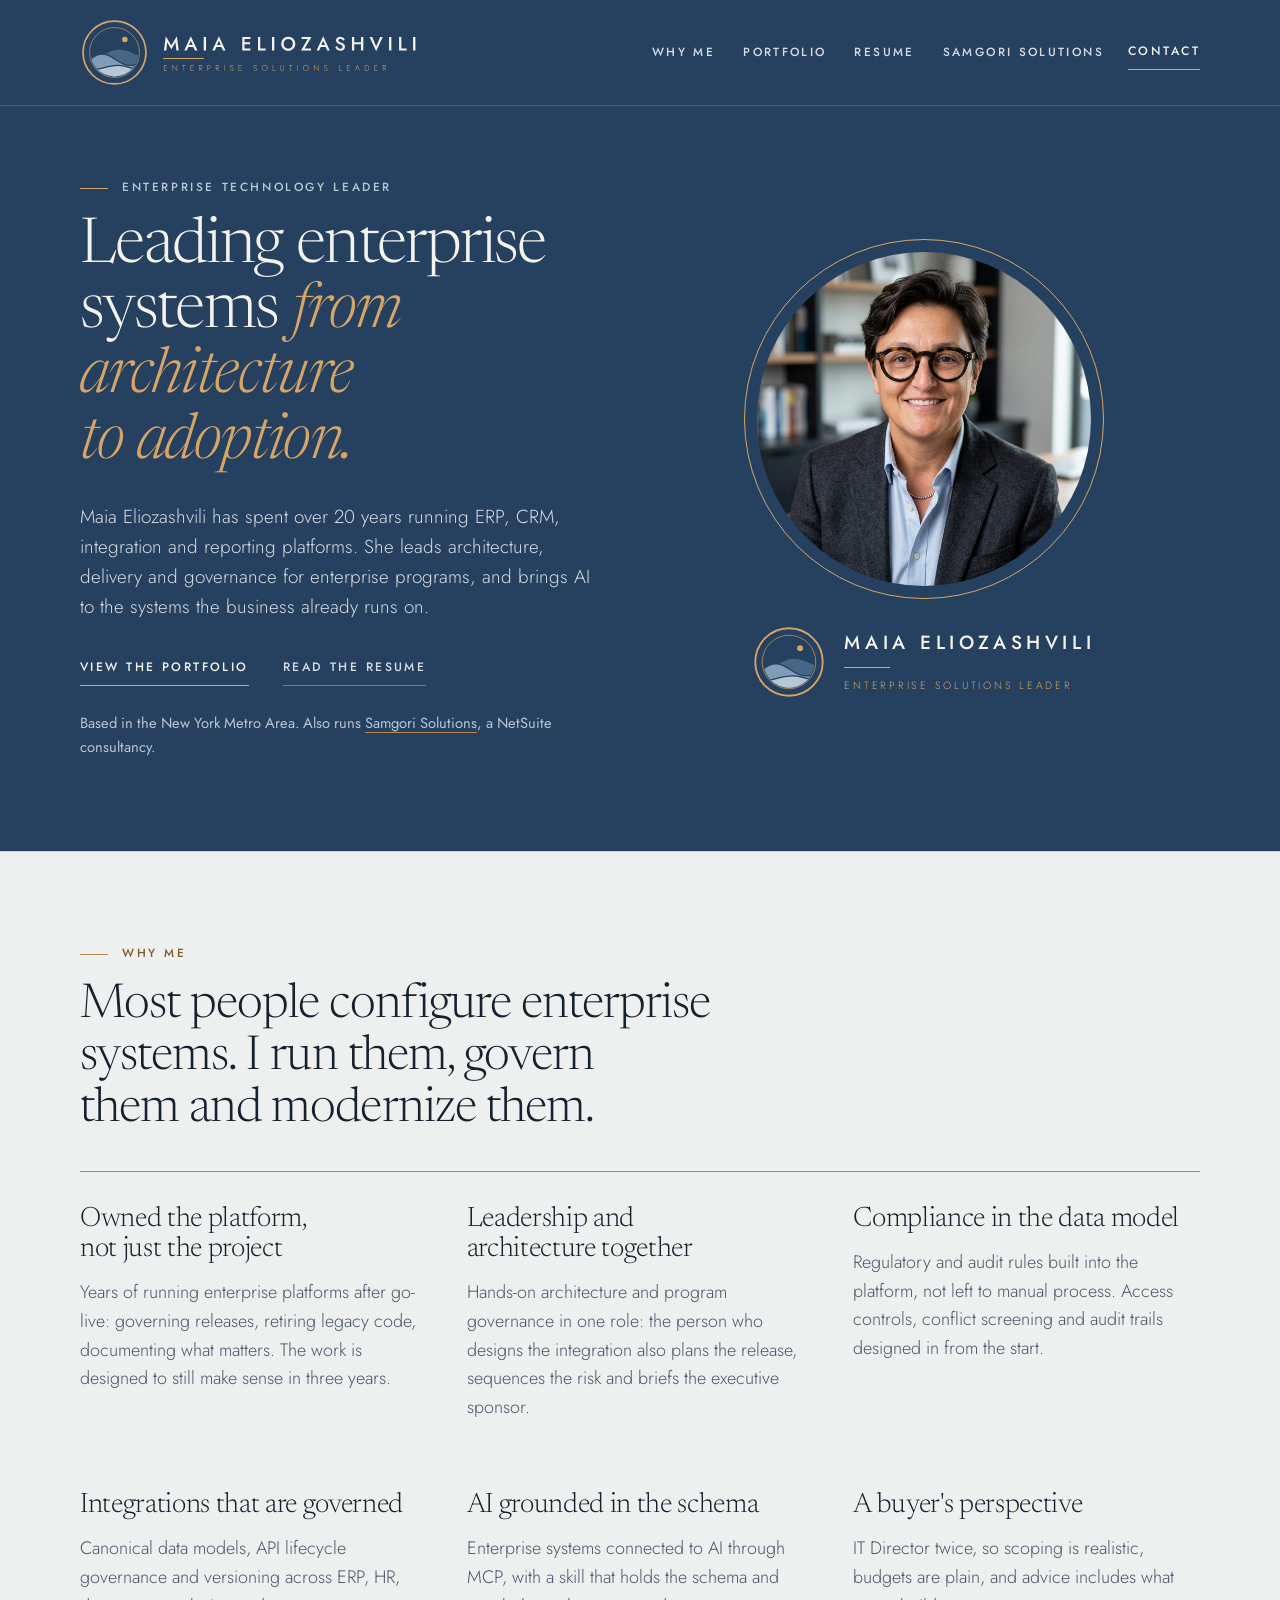
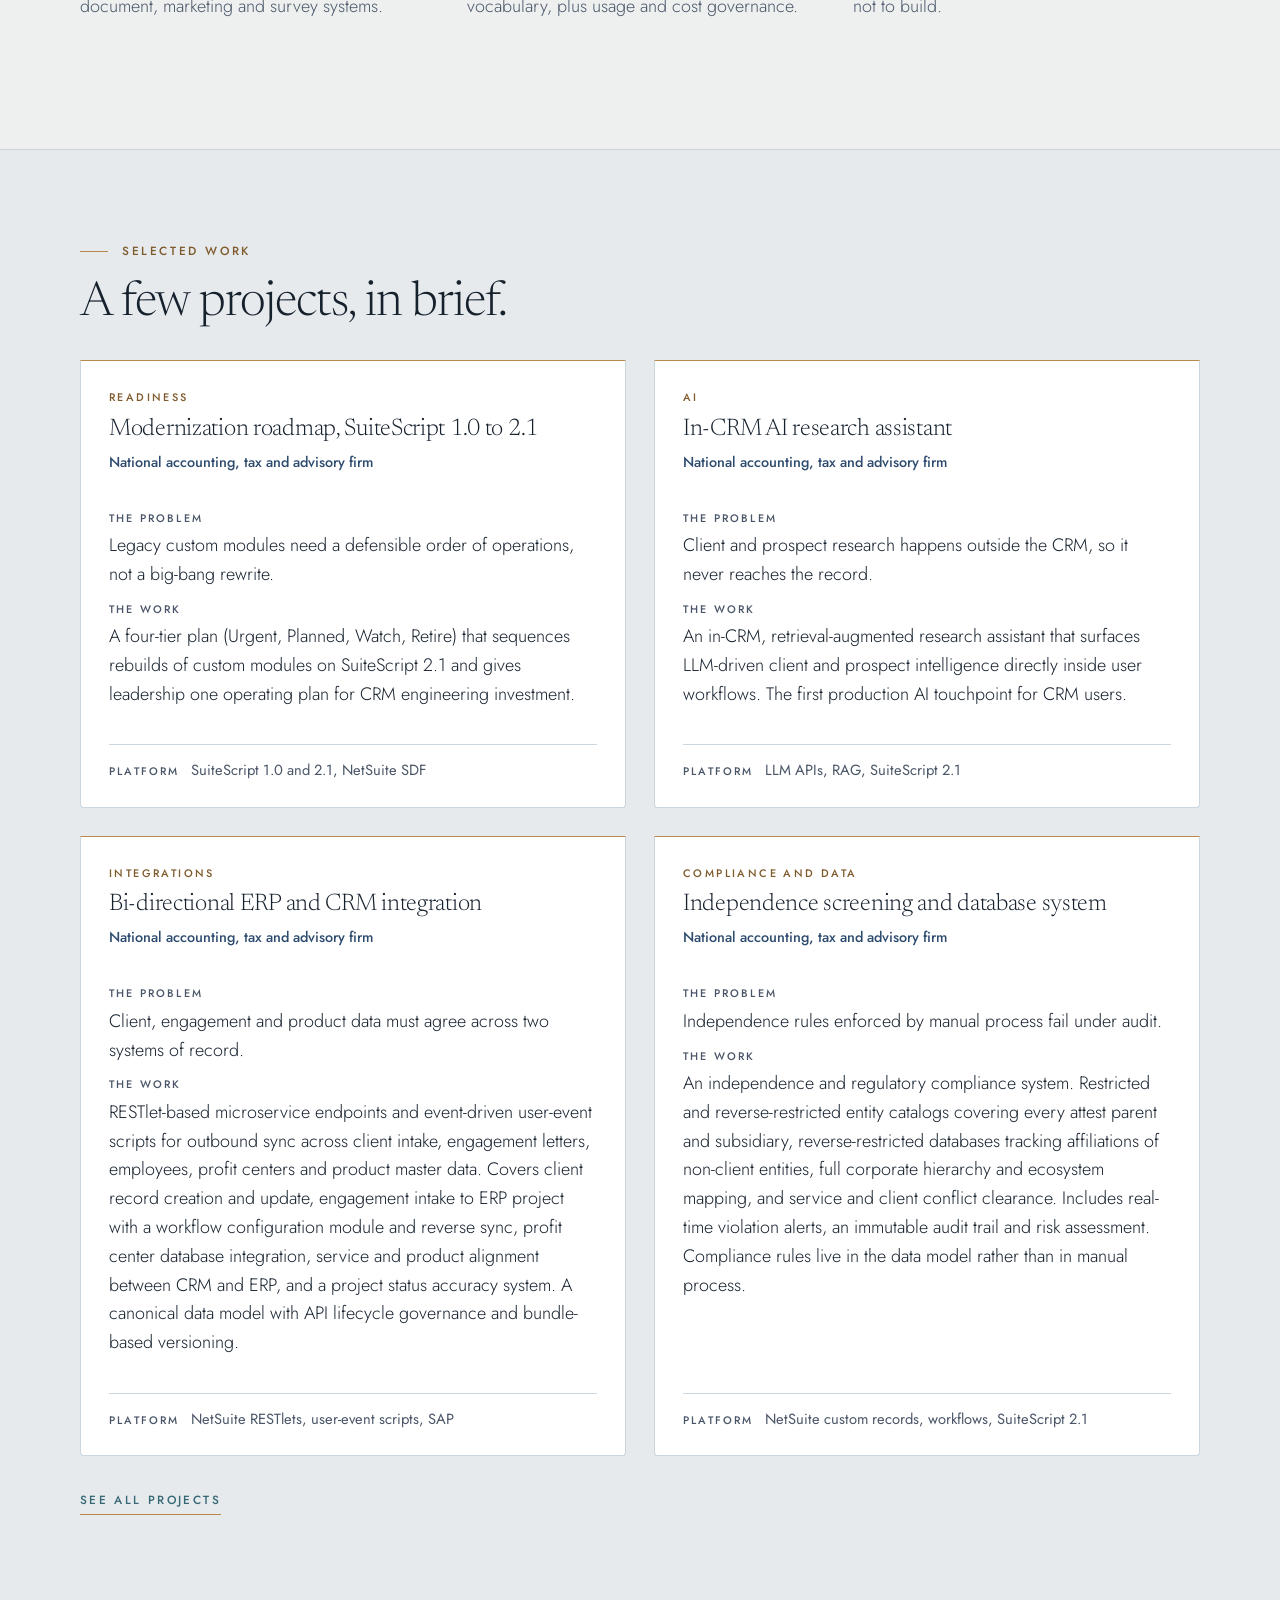
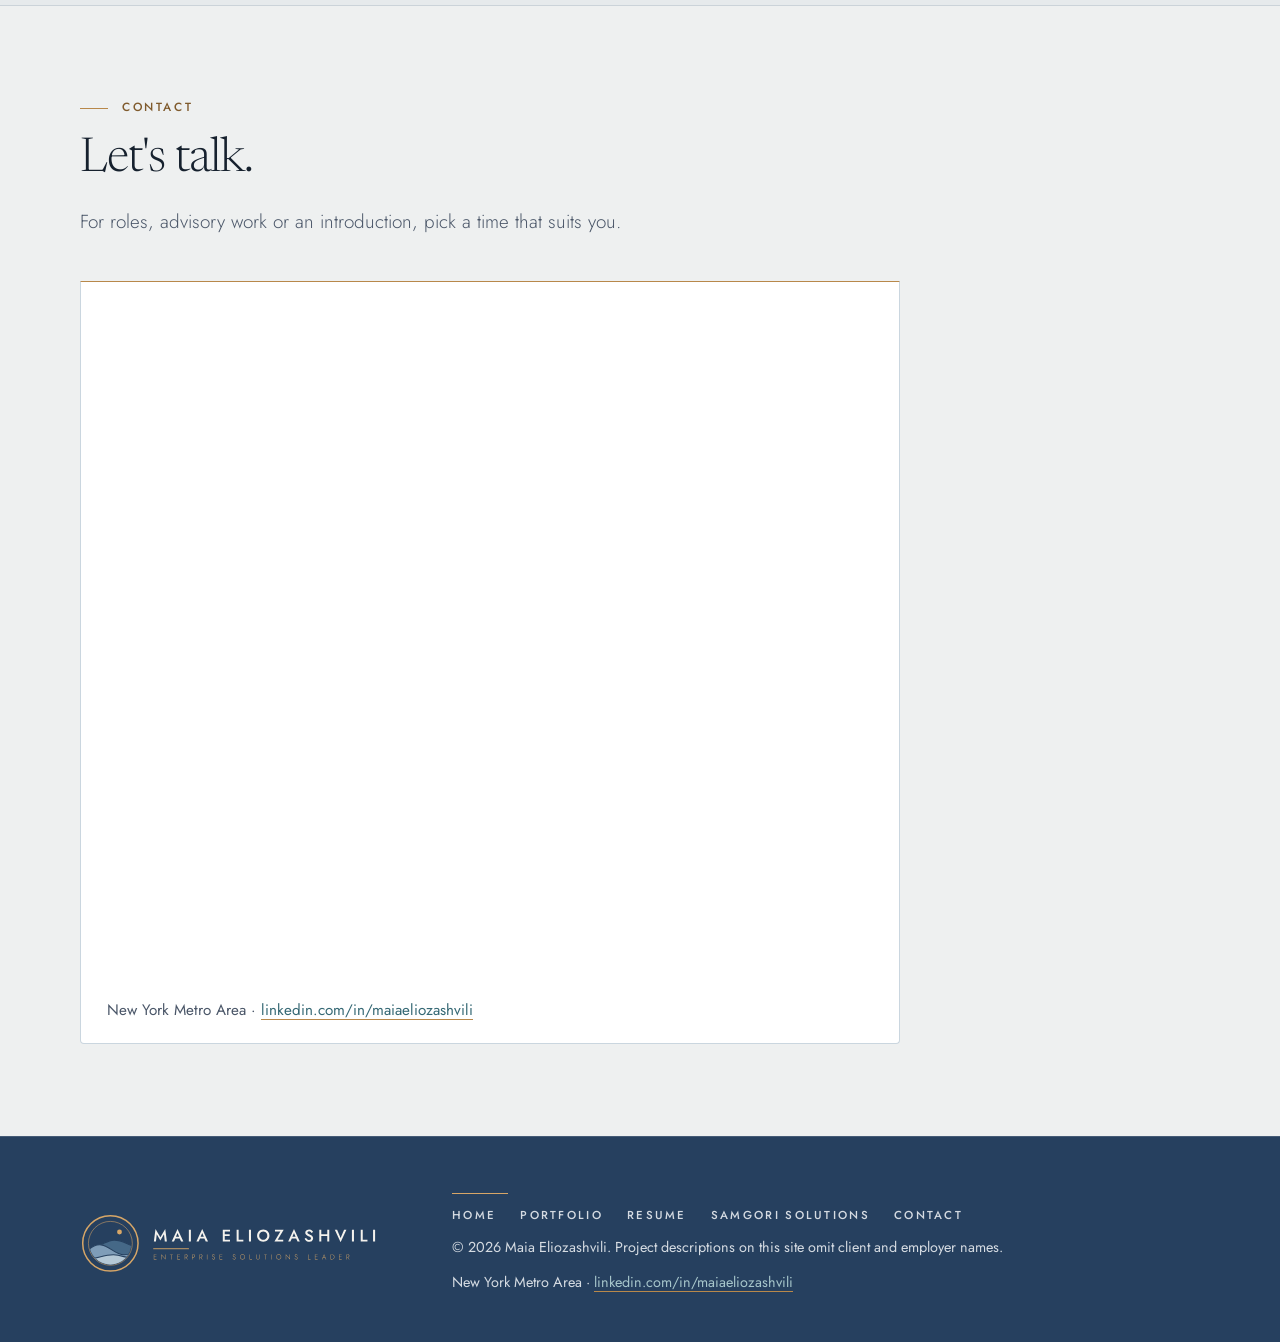
==== commit 521e1ed7: "Replace contact details with Calendly booking widget Co-Authored-By: Claude Sonnet 5.5 <noreply@anth" ====
--- a/public/index.html
+++ b/public/index.html
@@ -1,9 +1,9 @@
 <!doctype html>
 <html lang="en"><head>
-<script async src="https://www.googletagmanager.com/gtag/js?id=G-1N4SZ0QT39"></script><script>window.dataLayer=window.dataLayer||[];function gtag(){dataLayer.push(arguments)}gtag("js",new Date());gtag("config","G-1N4SZ0QT39");</script>
+<script async src="https://www.googletagmanager.com/gtag/js?id=G-SLFPFHT46K"></script><script>window.dataLayer=window.dataLayer||[];function gtag(){dataLayer.push(arguments)}gtag("js",new Date());gtag("config","G-SLFPFHT46K");</script>
 <meta name="description" content="Enterprise technology leader with 20+ years across ERP, CRM, integrations, reporting and AI enablement. Based in the New York Metro Area."><link rel="canonical" href="https://maiaeliozashvili.com/">
 <meta property="og:type" content="website"><meta property="og:title" content="Maia Eliozashvili · Enterprise Technology Leader"><meta property="og:description" content="Enterprise technology leader with 20+ years across ERP, CRM, integrations, reporting and AI enablement. Based in the New York Metro Area."><meta property="og:url" content="https://maiaeliozashvili.com/"><meta property="og:image" content="https://maiaeliozashvili.com/maia.jpg"><meta name="twitter:card" content="summary">
-<script type="application/ld+json">{"@context": "https://schema.org", "@type": "Person", "name": "Maia Eliozashvili", "url": "https://maiaeliozashvili.com", "image": "https://maiaeliozashvili.com/maia.jpg", "jobTitle": "Enterprise Technology Leader", "email": "mailto:meliozashvili@gmail.com", "sameAs": ["https://www.linkedin.com/in/maiaeliozashvili"], "address": {"@type": "PostalAddress", "addressRegion": "New York Metro Area", "addressCountry": "US"}}</script>
+<script type="application/ld+json">{"@context": "https://schema.org", "@type": "Person", "name": "Maia Eliozashvili", "url": "https://maiaeliozashvili.com", "image": "https://maiaeliozashvili.com/maia.jpg", "jobTitle": "Enterprise Technology Leader", "sameAs": ["https://www.linkedin.com/in/maiaeliozashvili"], "address": {"@type": "PostalAddress", "addressRegion": "New York Metro Area", "addressCountry": "US"}}</script>
 <meta charset="utf-8"><meta name="viewport" content="width=device-width, initial-scale=1, viewport-fit=cover">
 <title>Maia Eliozashvili · Enterprise Technology Leader</title>
 
@@ -81,12 +81,13 @@
 
 <section id="contact" class="band" aria-labelledby="contact-title"><div class="wrap">
   <div class="contact-head"><p class="eyebrow">Contact</p><h2 id="contact-title">Let's talk.</h2>
-  <p class="lede">For roles, advisory work or an introduction, reach out directly.</p></div>
-  <div class="contact-card" style="max-width:680px">
-    <div class="row"><span class="k">Email</span><span class="v" id="v-email">meliozashvili@gmail.com</span><button class="copy" type="button" data-copy="meliozashvili@gmail.com">Copy</button></div>
-    <div class="row"><span class="k">Phone</span><span class="v" id="v-phone">(973) 885-3115</span><button class="copy" type="button" data-copy="(973) 885-3115">Copy</button></div>
-    <div class="row"><span class="k">LinkedIn</span><a class="v" href="https://www.linkedin.com/in/maiaeliozashvili" target="_blank" rel="noopener">linkedin.com/in/maiaeliozashvili</a><button class="copy" type="button" data-copy="https://www.linkedin.com/in/maiaeliozashvili">Copy</button></div>
-    <div class="row"><span class="k">Location</span><span class="v">New York Metro Area</span><span></span></div>
+  <p class="lede">For roles, advisory work or an introduction, pick a time that suits you.</p></div>
+  <div class="contact-card booking-card" style="max-width:820px">
+    <!-- Calendly inline widget begin -->
+    <div class="calendly-inline-widget" data-url="https://calendly.com/d/d2ph-ncw-6b6?background_color=f4f2ed&text_color=1f3a5f&primary_color=cc9552" style="min-width:320px;height:700px;"></div>
+    <script type="text/javascript" src="https://assets.calendly.com/assets/external/widget.js" async></script>
+    <!-- Calendly inline widget end -->
+    <p class="booking-note">New York Metro Area &middot; <a href="https://www.linkedin.com/in/maiaeliozashvili" target="_blank" rel="noopener">linkedin.com/in/maiaeliozashvili</a></p>
   </div>
 </div></section>
 </main>
--- a/public/styles.css
+++ b/public/styles.css
@@ -526,3 +526,7 @@
 @media (max-width: 760px) { .rs-hero-grid { grid-template-columns: 1fr; gap: 28px; } .portrait { justify-self: start; } .portrait img { width: 180px; height: 180px; } }
 @media print { .portrait { display: none; } }
 .rs-sec > h2 { margin-bottom: 14px; }
+
+/* Calendly booking card */
+.booking-card { padding: 12px; }
+.booking-card .booking-note { margin: 4px 14px 8px; color: var(--muted); font-size: 0.95rem; }
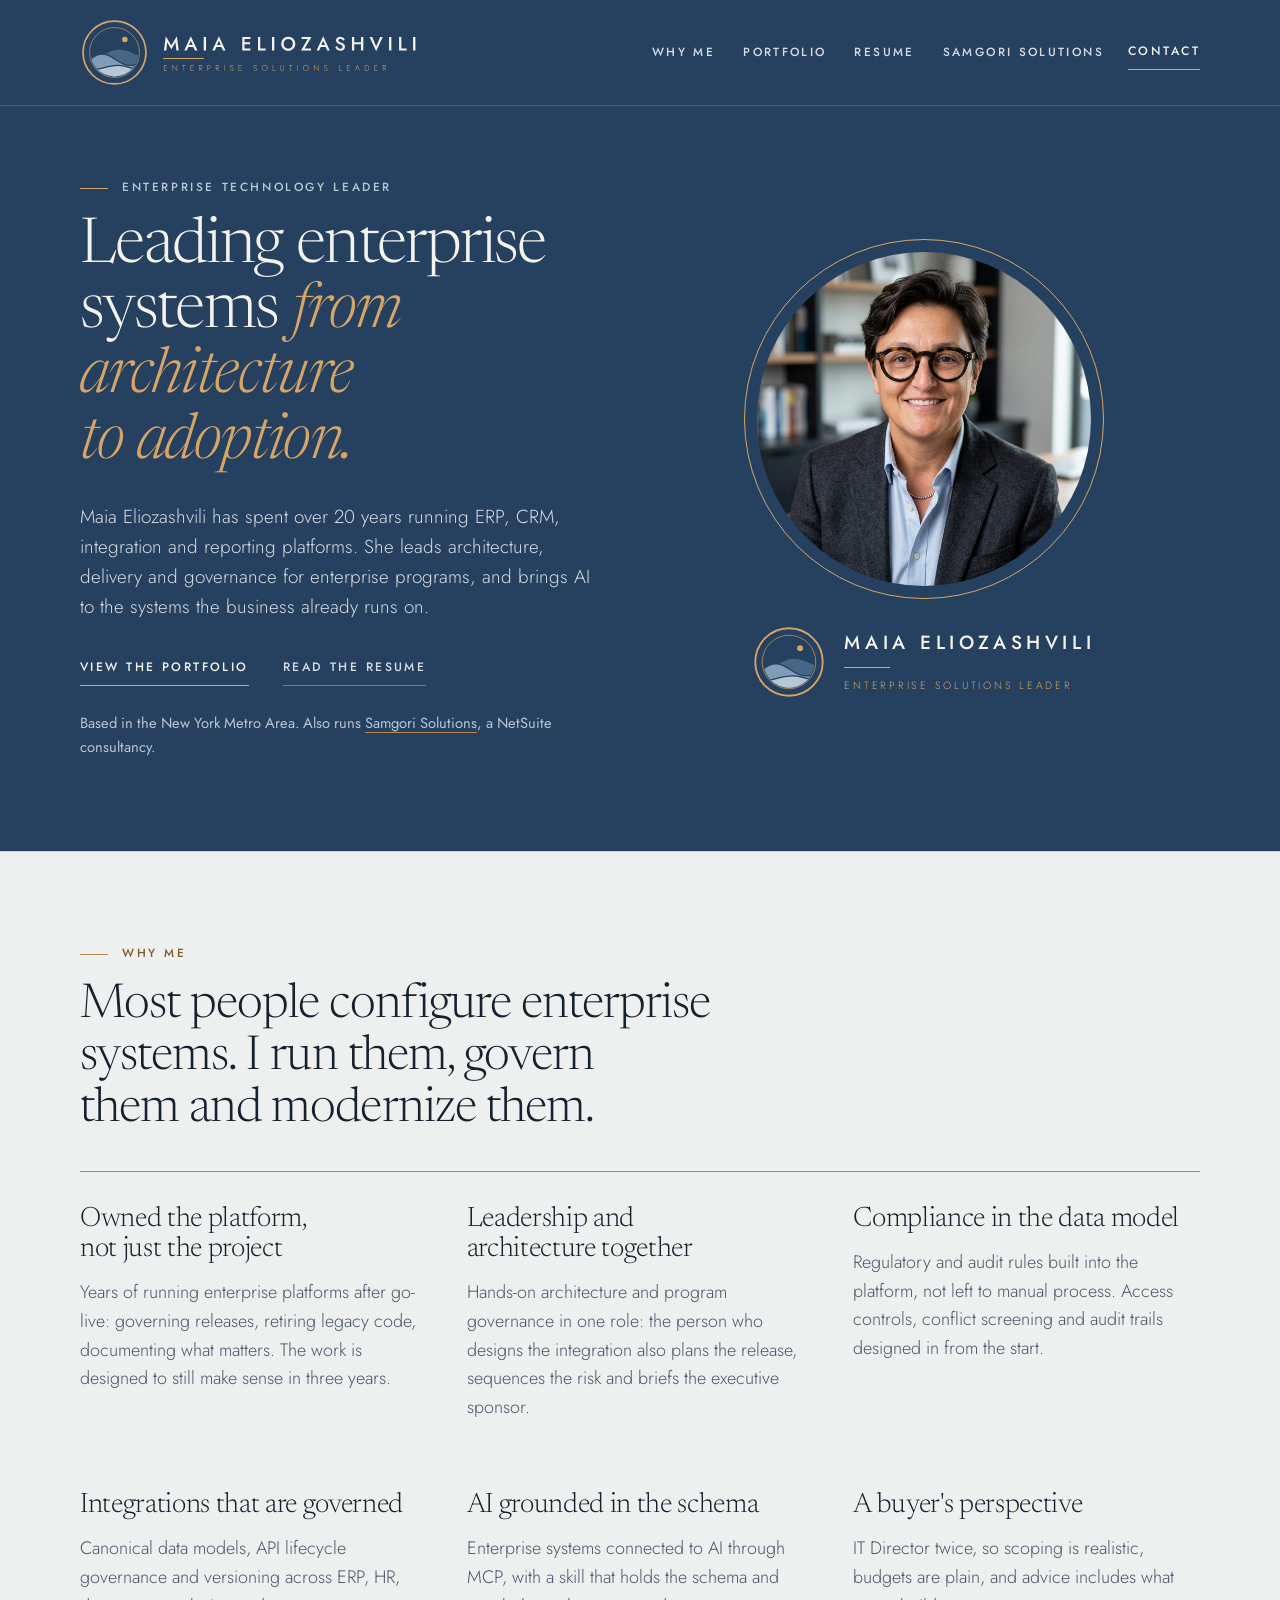
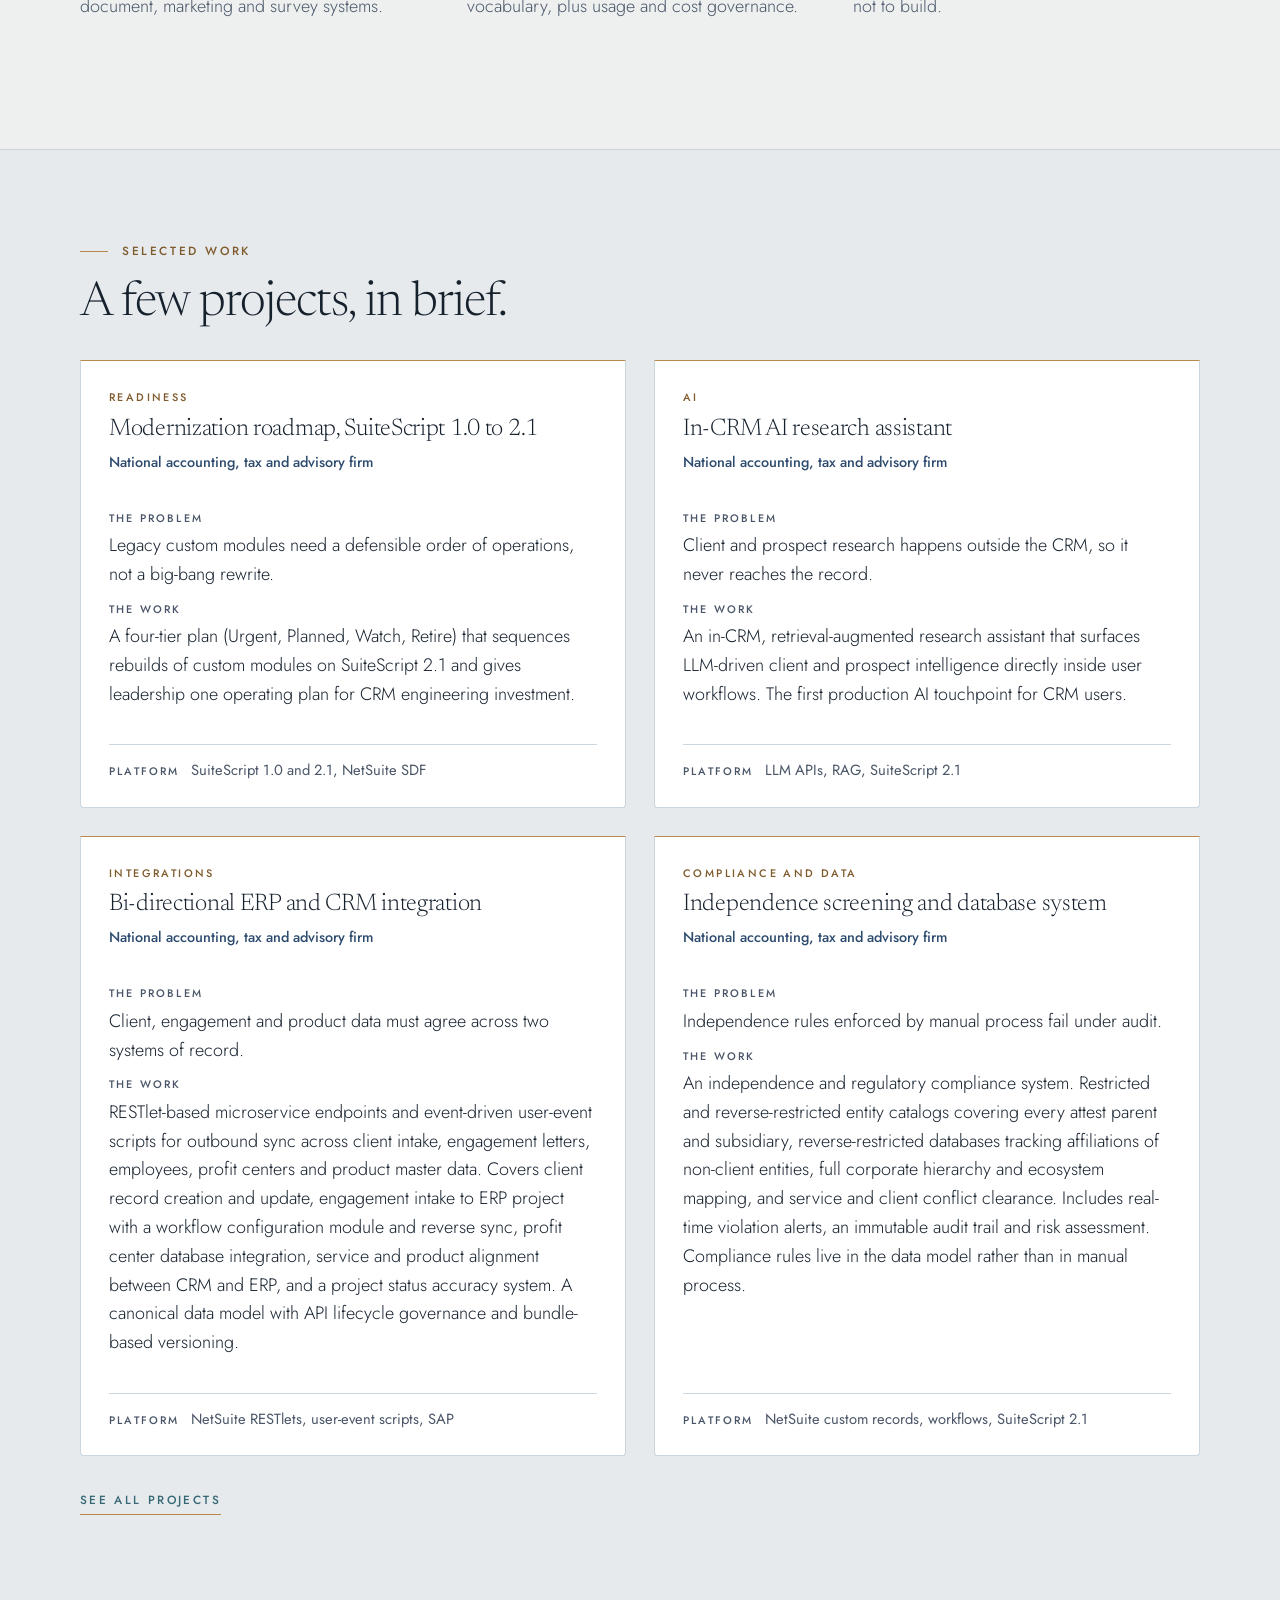
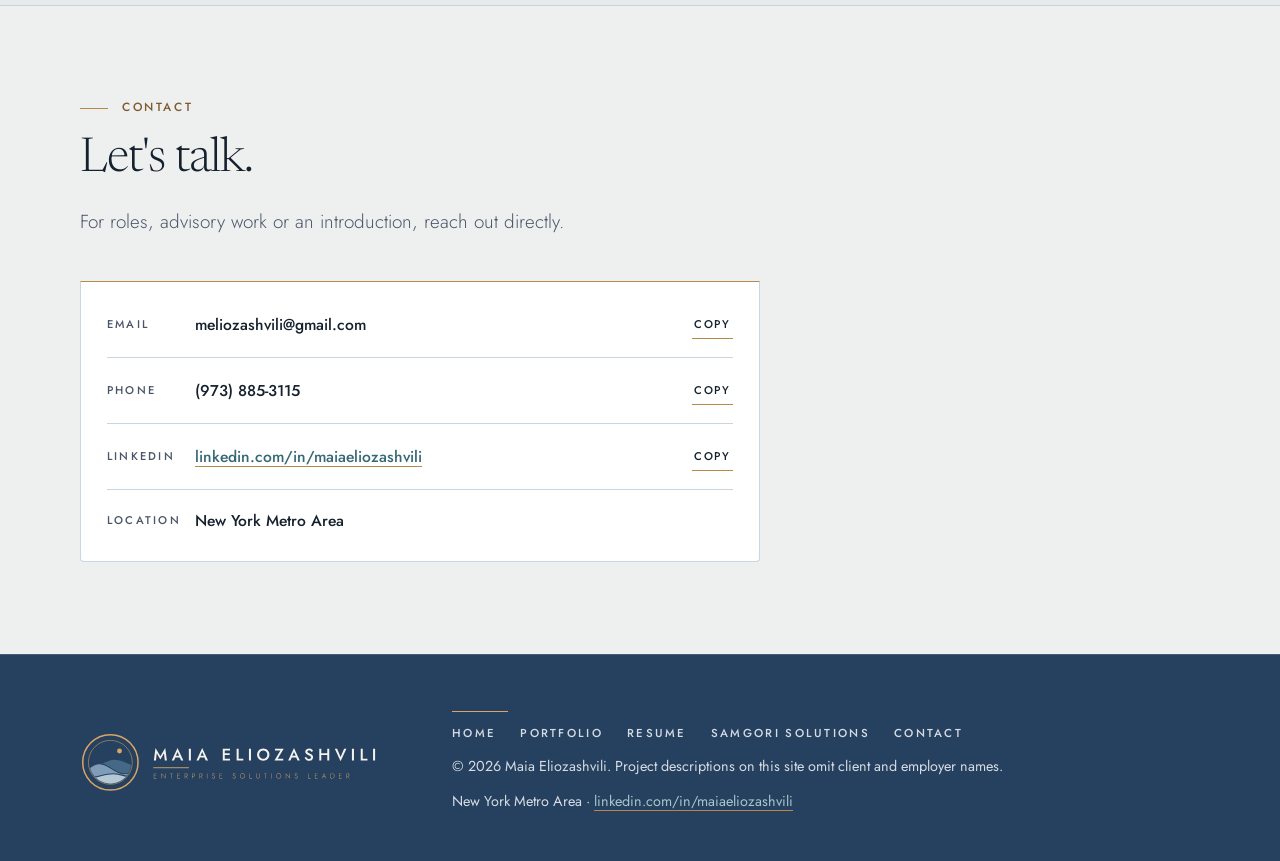
==== commit ccd742f5: "Remove Calendly booking widget, restore contact details Co-Authored-By: Claude Sonnet 5.5 <noreply@a" ====
--- a/public/index.html
+++ b/public/index.html
@@ -3,7 +3,7 @@
 <script async src="https://www.googletagmanager.com/gtag/js?id=G-SLFPFHT46K"></script><script>window.dataLayer=window.dataLayer||[];function gtag(){dataLayer.push(arguments)}gtag("js",new Date());gtag("config","G-SLFPFHT46K");</script>
 <meta name="description" content="Enterprise technology leader with 20+ years across ERP, CRM, integrations, reporting and AI enablement. Based in the New York Metro Area."><link rel="canonical" href="https://maiaeliozashvili.com/">
 <meta property="og:type" content="website"><meta property="og:title" content="Maia Eliozashvili · Enterprise Technology Leader"><meta property="og:description" content="Enterprise technology leader with 20+ years across ERP, CRM, integrations, reporting and AI enablement. Based in the New York Metro Area."><meta property="og:url" content="https://maiaeliozashvili.com/"><meta property="og:image" content="https://maiaeliozashvili.com/maia.jpg"><meta name="twitter:card" content="summary">
-<script type="application/ld+json">{"@context": "https://schema.org", "@type": "Person", "name": "Maia Eliozashvili", "url": "https://maiaeliozashvili.com", "image": "https://maiaeliozashvili.com/maia.jpg", "jobTitle": "Enterprise Technology Leader", "sameAs": ["https://www.linkedin.com/in/maiaeliozashvili"], "address": {"@type": "PostalAddress", "addressRegion": "New York Metro Area", "addressCountry": "US"}}</script>
+<script type="application/ld+json">{"@context": "https://schema.org", "@type": "Person", "name": "Maia Eliozashvili", "url": "https://maiaeliozashvili.com", "image": "https://maiaeliozashvili.com/maia.jpg", "jobTitle": "Enterprise Technology Leader", "email": "mailto:meliozashvili@gmail.com", "sameAs": ["https://www.linkedin.com/in/maiaeliozashvili"], "address": {"@type": "PostalAddress", "addressRegion": "New York Metro Area", "addressCountry": "US"}}</script>
 <meta charset="utf-8"><meta name="viewport" content="width=device-width, initial-scale=1, viewport-fit=cover">
 <title>Maia Eliozashvili · Enterprise Technology Leader</title>
 
@@ -81,13 +81,12 @@
 
 <section id="contact" class="band" aria-labelledby="contact-title"><div class="wrap">
   <div class="contact-head"><p class="eyebrow">Contact</p><h2 id="contact-title">Let's talk.</h2>
-  <p class="lede">For roles, advisory work or an introduction, pick a time that suits you.</p></div>
-  <div class="contact-card booking-card" style="max-width:820px">
-    <!-- Calendly inline widget begin -->
-    <div class="calendly-inline-widget" data-url="https://calendly.com/d/d2ph-ncw-6b6?background_color=f4f2ed&text_color=1f3a5f&primary_color=cc9552" style="min-width:320px;height:700px;"></div>
-    <script type="text/javascript" src="https://assets.calendly.com/assets/external/widget.js" async></script>
-    <!-- Calendly inline widget end -->
-    <p class="booking-note">New York Metro Area &middot; <a href="https://www.linkedin.com/in/maiaeliozashvili" target="_blank" rel="noopener">linkedin.com/in/maiaeliozashvili</a></p>
+  <p class="lede">For roles, advisory work or an introduction, reach out directly.</p></div>
+  <div class="contact-card" style="max-width:680px">
+    <div class="row"><span class="k">Email</span><span class="v" id="v-email">meliozashvili@gmail.com</span><button class="copy" type="button" data-copy="meliozashvili@gmail.com">Copy</button></div>
+    <div class="row"><span class="k">Phone</span><span class="v" id="v-phone">(973) 885-3115</span><button class="copy" type="button" data-copy="(973) 885-3115">Copy</button></div>
+    <div class="row"><span class="k">LinkedIn</span><a class="v" href="https://www.linkedin.com/in/maiaeliozashvili" target="_blank" rel="noopener">linkedin.com/in/maiaeliozashvili</a><button class="copy" type="button" data-copy="https://www.linkedin.com/in/maiaeliozashvili">Copy</button></div>
+    <div class="row"><span class="k">Location</span><span class="v">New York Metro Area</span><span></span></div>
   </div>
 </div></section>
 </main>
--- a/public/styles.css
+++ b/public/styles.css
@@ -526,7 +526,3 @@
 @media (max-width: 760px) { .rs-hero-grid { grid-template-columns: 1fr; gap: 28px; } .portrait { justify-self: start; } .portrait img { width: 180px; height: 180px; } }
 @media print { .portrait { display: none; } }
 .rs-sec > h2 { margin-bottom: 14px; }
-
-/* Calendly booking card */
-.booking-card { padding: 12px; }
-.booking-card .booking-note { margin: 4px 14px 8px; color: var(--muted); font-size: 0.95rem; }
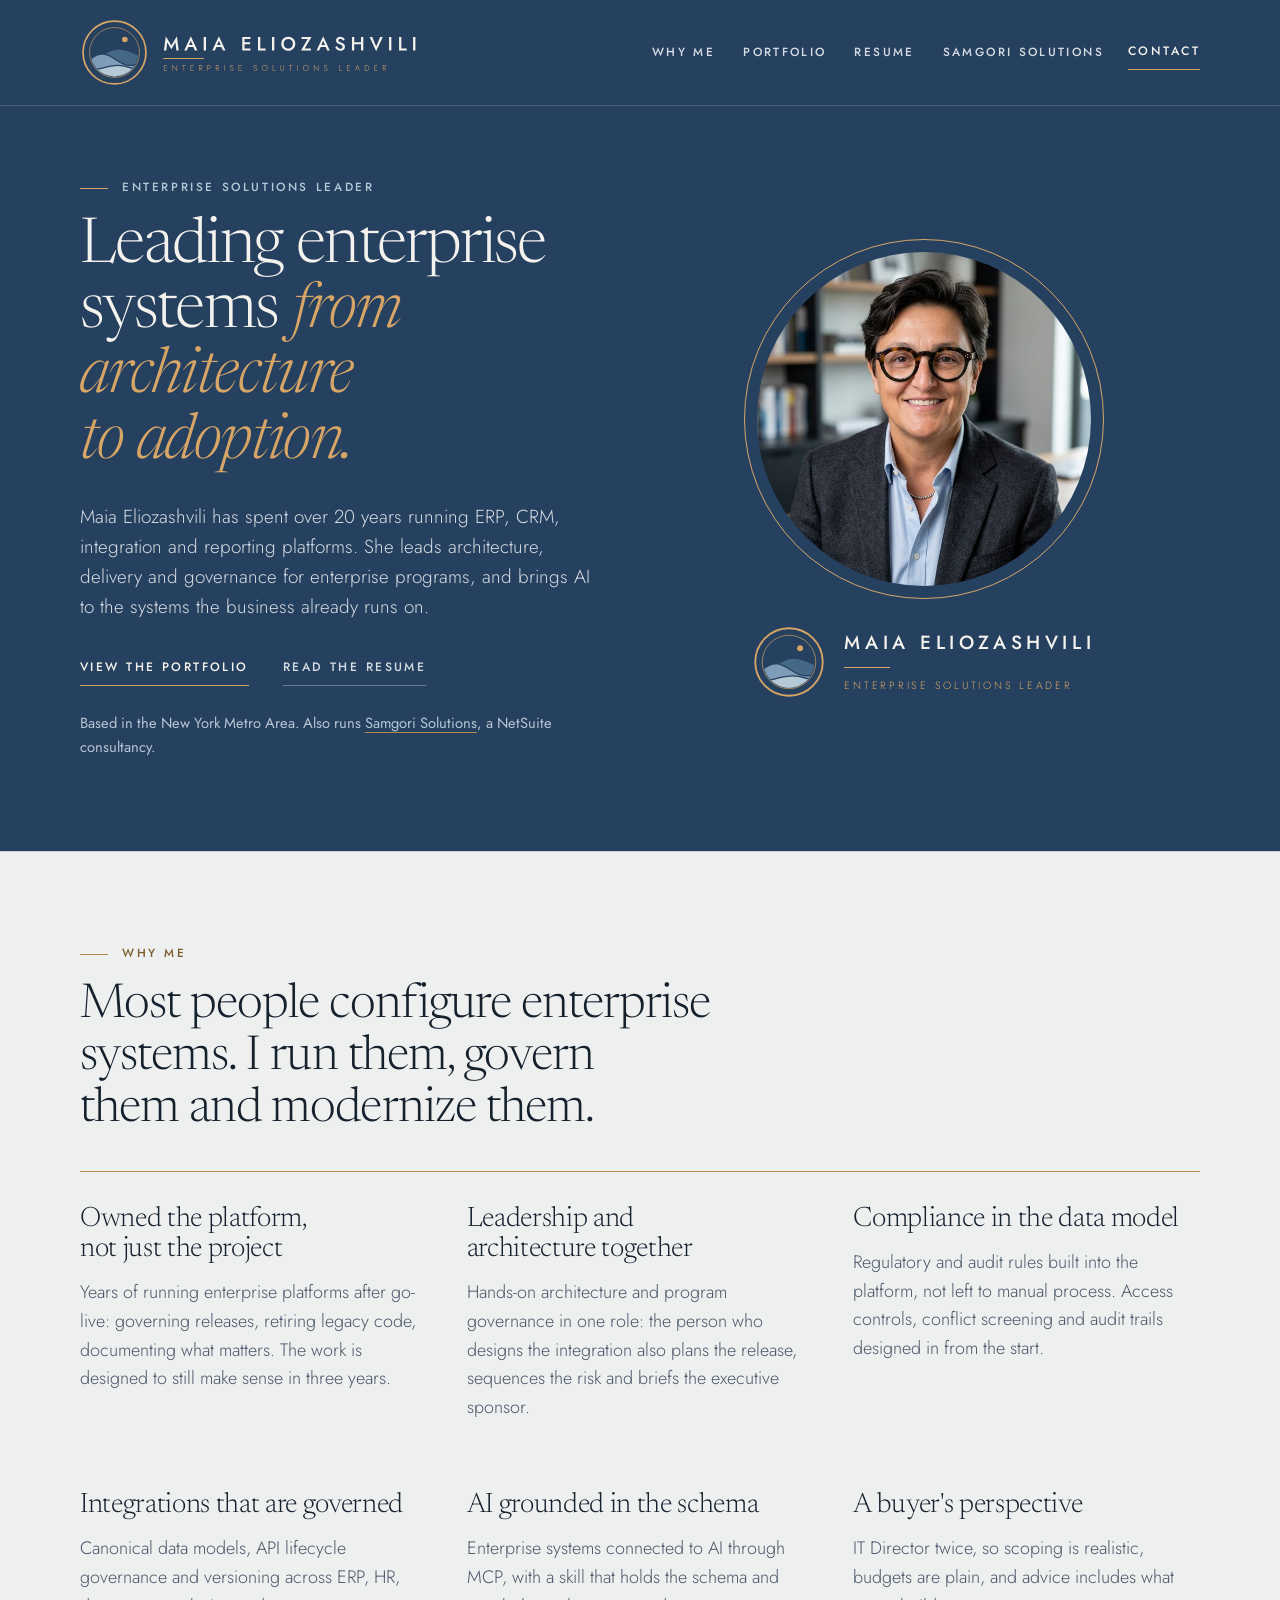
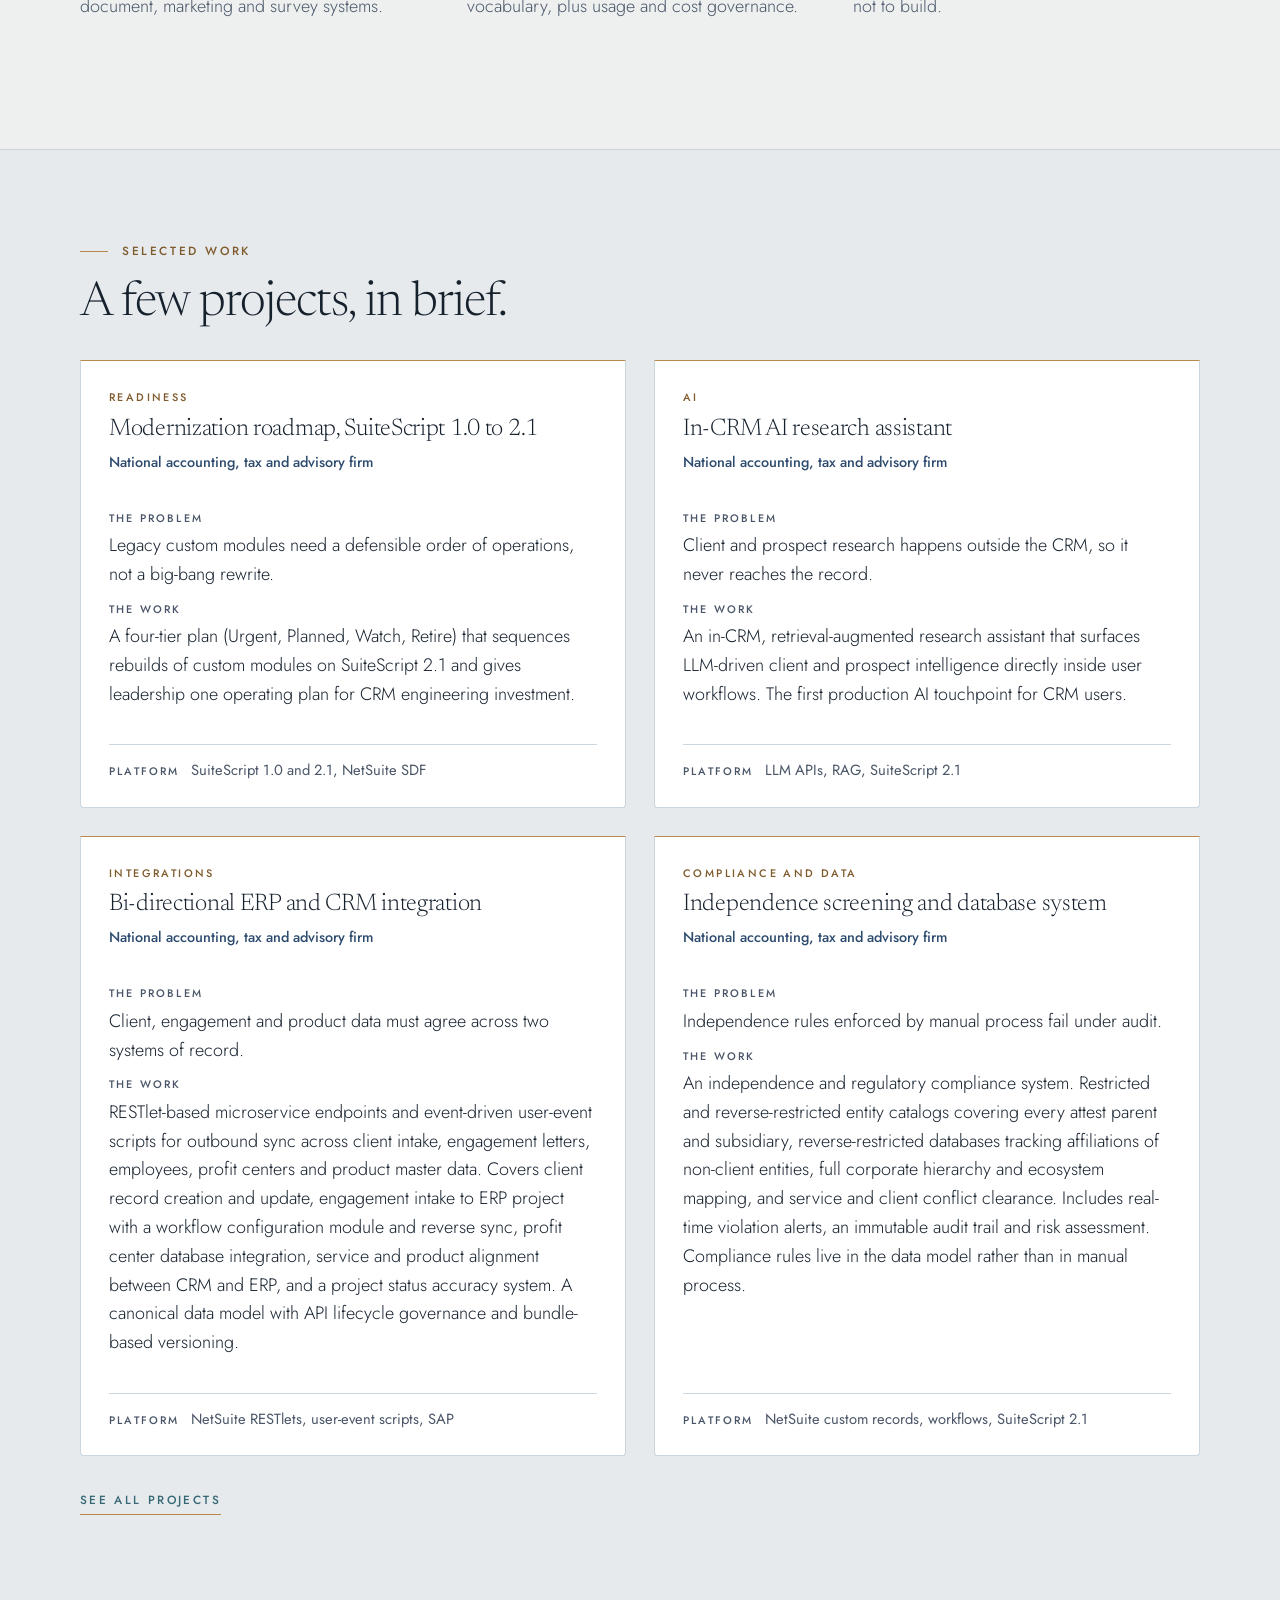
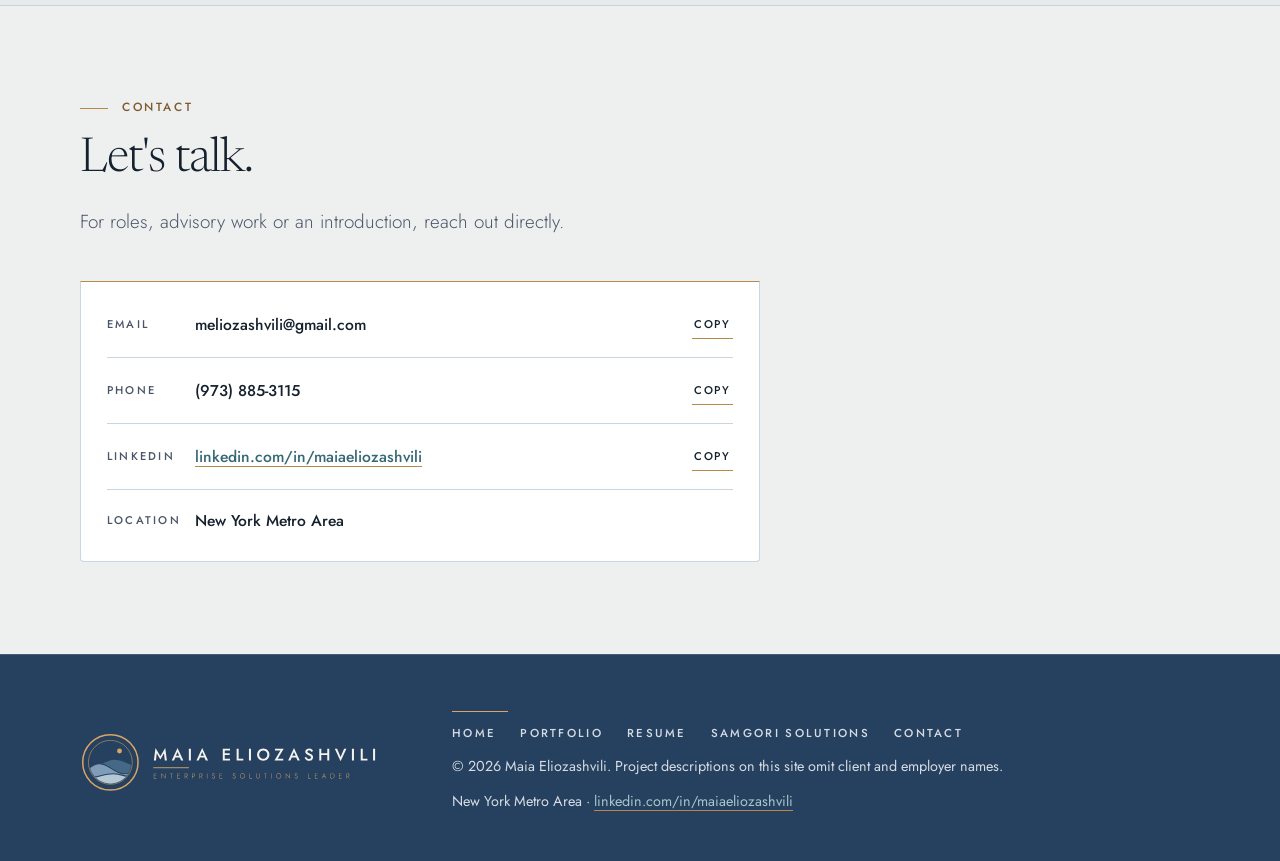
==== commit f684b69c: "Standardize tagline to Enterprise Solutions Leader" ====
--- a/public/index.html
+++ b/public/index.html
@@ -1,11 +1,11 @@
 <!doctype html>
 <html lang="en"><head>
 <script async src="https://www.googletagmanager.com/gtag/js?id=G-SLFPFHT46K"></script><script>window.dataLayer=window.dataLayer||[];function gtag(){dataLayer.push(arguments)}gtag("js",new Date());gtag("config","G-SLFPFHT46K");</script>
-<meta name="description" content="Enterprise technology leader with 20+ years across ERP, CRM, integrations, reporting and AI enablement. Based in the New York Metro Area."><link rel="canonical" href="https://maiaeliozashvili.com/">
-<meta property="og:type" content="website"><meta property="og:title" content="Maia Eliozashvili · Enterprise Technology Leader"><meta property="og:description" content="Enterprise technology leader with 20+ years across ERP, CRM, integrations, reporting and AI enablement. Based in the New York Metro Area."><meta property="og:url" content="https://maiaeliozashvili.com/"><meta property="og:image" content="https://maiaeliozashvili.com/maia.jpg"><meta name="twitter:card" content="summary">
-<script type="application/ld+json">{"@context": "https://schema.org", "@type": "Person", "name": "Maia Eliozashvili", "url": "https://maiaeliozashvili.com", "image": "https://maiaeliozashvili.com/maia.jpg", "jobTitle": "Enterprise Technology Leader", "email": "mailto:meliozashvili@gmail.com", "sameAs": ["https://www.linkedin.com/in/maiaeliozashvili"], "address": {"@type": "PostalAddress", "addressRegion": "New York Metro Area", "addressCountry": "US"}}</script>
+<meta name="description" content="Enterprise solutions leader with 20+ years across ERP, CRM, integrations, reporting and AI enablement. Based in the New York Metro Area."><link rel="canonical" href="https://maiaeliozashvili.com/">
+<meta property="og:type" content="website"><meta property="og:title" content="Maia Eliozashvili · Enterprise Solutions Leader"><meta property="og:description" content="Enterprise solutions leader with 20+ years across ERP, CRM, integrations, reporting and AI enablement. Based in the New York Metro Area."><meta property="og:url" content="https://maiaeliozashvili.com/"><meta property="og:image" content="https://maiaeliozashvili.com/maia.jpg"><meta name="twitter:card" content="summary">
+<script type="application/ld+json">{"@context": "https://schema.org", "@type": "Person", "name": "Maia Eliozashvili", "url": "https://maiaeliozashvili.com", "image": "https://maiaeliozashvili.com/maia.jpg", "jobTitle": "Enterprise Solutions Leader", "email": "mailto:meliozashvili@gmail.com", "sameAs": ["https://www.linkedin.com/in/maiaeliozashvili"], "address": {"@type": "PostalAddress", "addressRegion": "New York Metro Area", "addressCountry": "US"}}</script>
 <meta charset="utf-8"><meta name="viewport" content="width=device-width, initial-scale=1, viewport-fit=cover">
-<title>Maia Eliozashvili · Enterprise Technology Leader</title>
+<title>Maia Eliozashvili · Enterprise Solutions Leader</title>
 
 <link rel="icon" type="image/svg+xml" href="data:image/svg+xml,%3Csvg%20xmlns%3D%22http%3A//www.w3.org/2000/svg%22%20viewBox%3D%22-4%20-4%2072%2072%22%3E%3Crect%20x%3D%22-4%22%20y%3D%22-4%22%20width%3D%2272%22%20height%3D%2272%22%20rx%3D%2216%22%20fill%3D%22%2326405F%22/%3E%3Cdefs%3E%3CclipPath%20id%3D%22k4%22%3E%3Ccircle%20cx%3D%2232%22%20cy%3D%2232%22%20r%3D%2225%22/%3E%3C/clipPath%3E%3C/defs%3E%3Ccircle%20cx%3D%2232%22%20cy%3D%2232%22%20r%3D%2229.6%22%20fill%3D%22none%22%20stroke%3D%22%23D7A667%22%20stroke-width%3D%223.6%22/%3E%3Cg%20clip-path%3D%22url%28%23k4%29%22%3E%3Cpath%20d%3D%22M6%2062%20A26%2026%200%200%201%2058%2062%20Z%22%20fill%3D%22%23B4C8D6%22%20stroke%3D%22%2326405F%22%20stroke-width%3D%221.5%22%20stroke-linejoin%3D%22round%22/%3E%3C/g%3E%3Ccircle%20cx%3D%2242%22%20cy%3D%2219%22%20r%3D%224%22%20fill%3D%22%23D7A667%22/%3E%3C/svg%3E">
 <link rel="stylesheet" href="https://fonts.googleapis.com/css2?family=Jost:wght@300;400;500&family=Newsreader:ital,opsz,wght@0,6..72,300;0,6..72,400;1,6..72,300;1,6..72,400&display=swap">
@@ -26,7 +26,7 @@
 <main id="top">
 <section class="hero on-navy" aria-labelledby="hero-title"><div class="wrap">
   <div>
-    <p class="eyebrow">Enterprise technology leader</p>
+    <p class="eyebrow">Enterprise solutions leader</p>
     <h1 id="hero-title">Leading enterprise systems <em>from architecture to adoption.</em></h1>
     <p class="lede">Maia Eliozashvili has spent over 20 years running ERP, CRM, integration and reporting platforms. She leads architecture, delivery and governance for enterprise programs, and brings AI to the systems the business already runs on.</p>
     <div class="hero-actions"><a class="btn" href="portfolio.html">View the portfolio</a><a class="btn ghost" href="resume.html">Read the resume</a></div>
